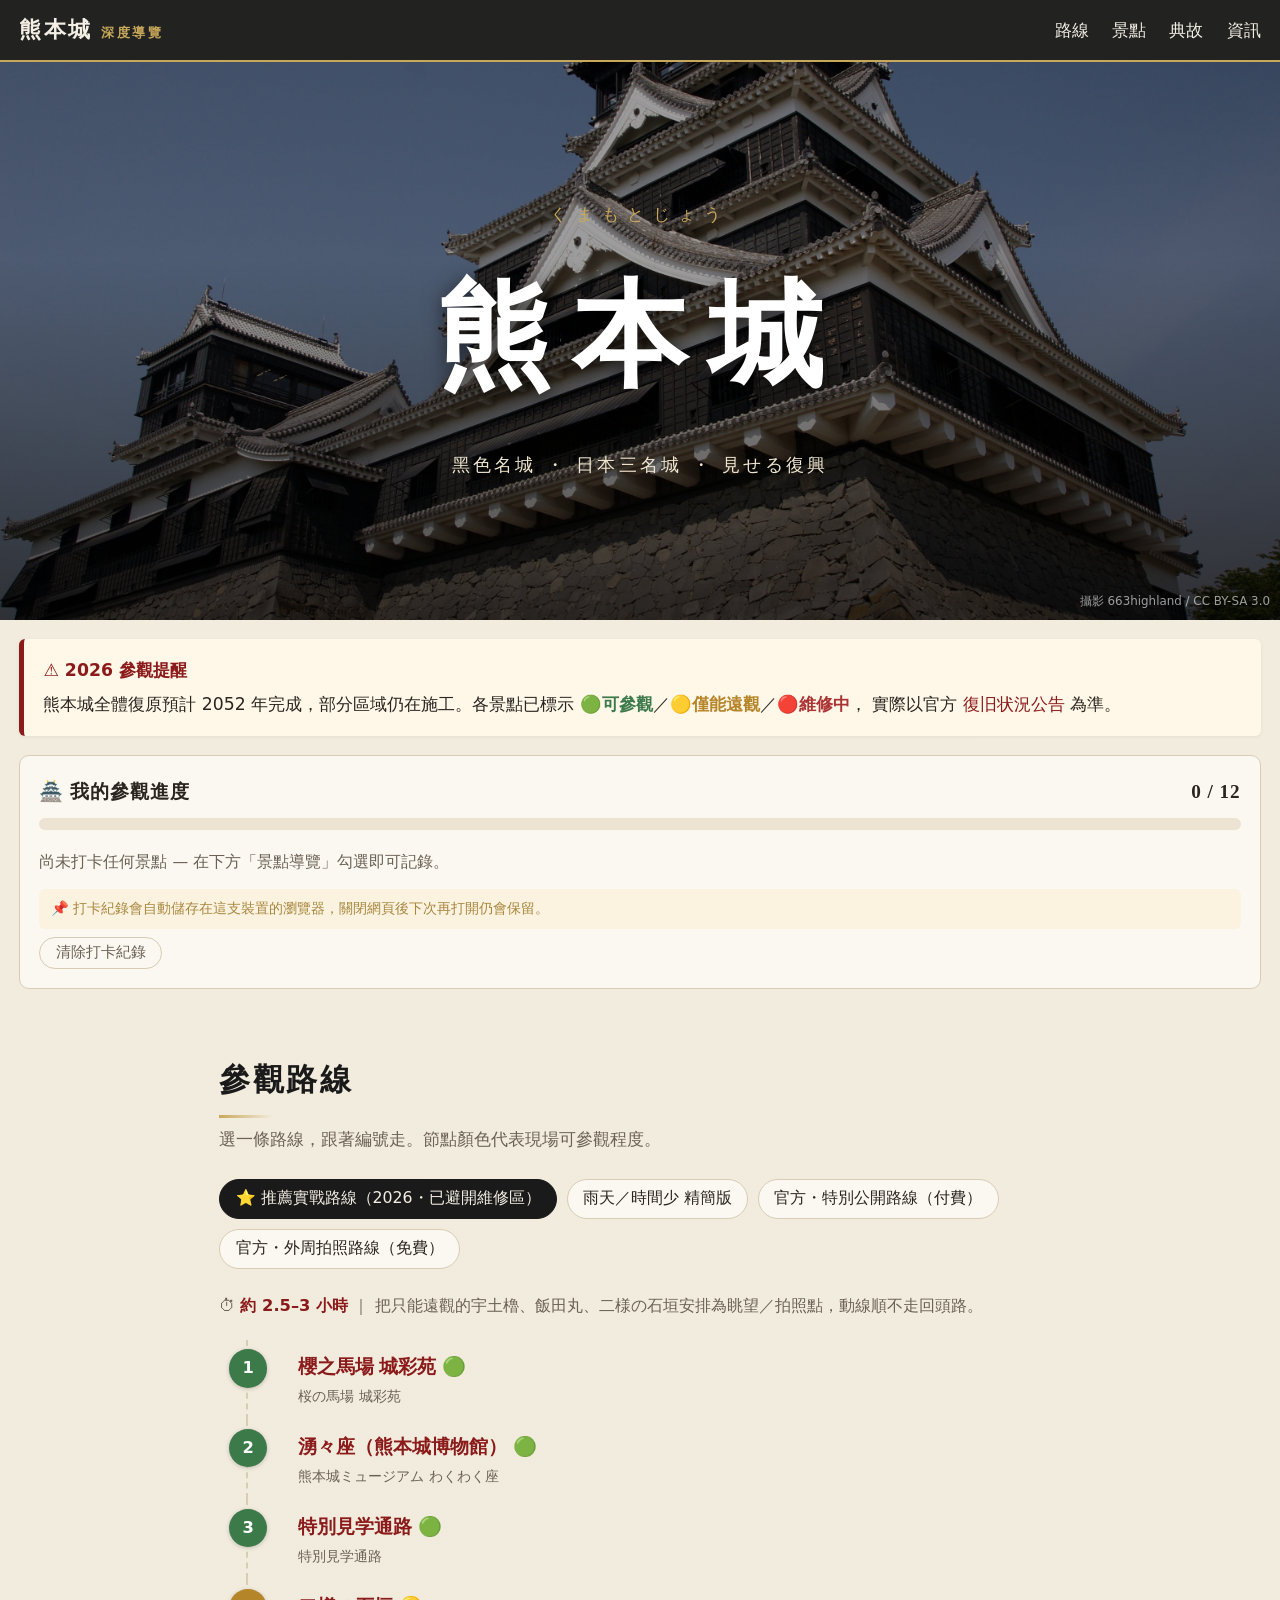
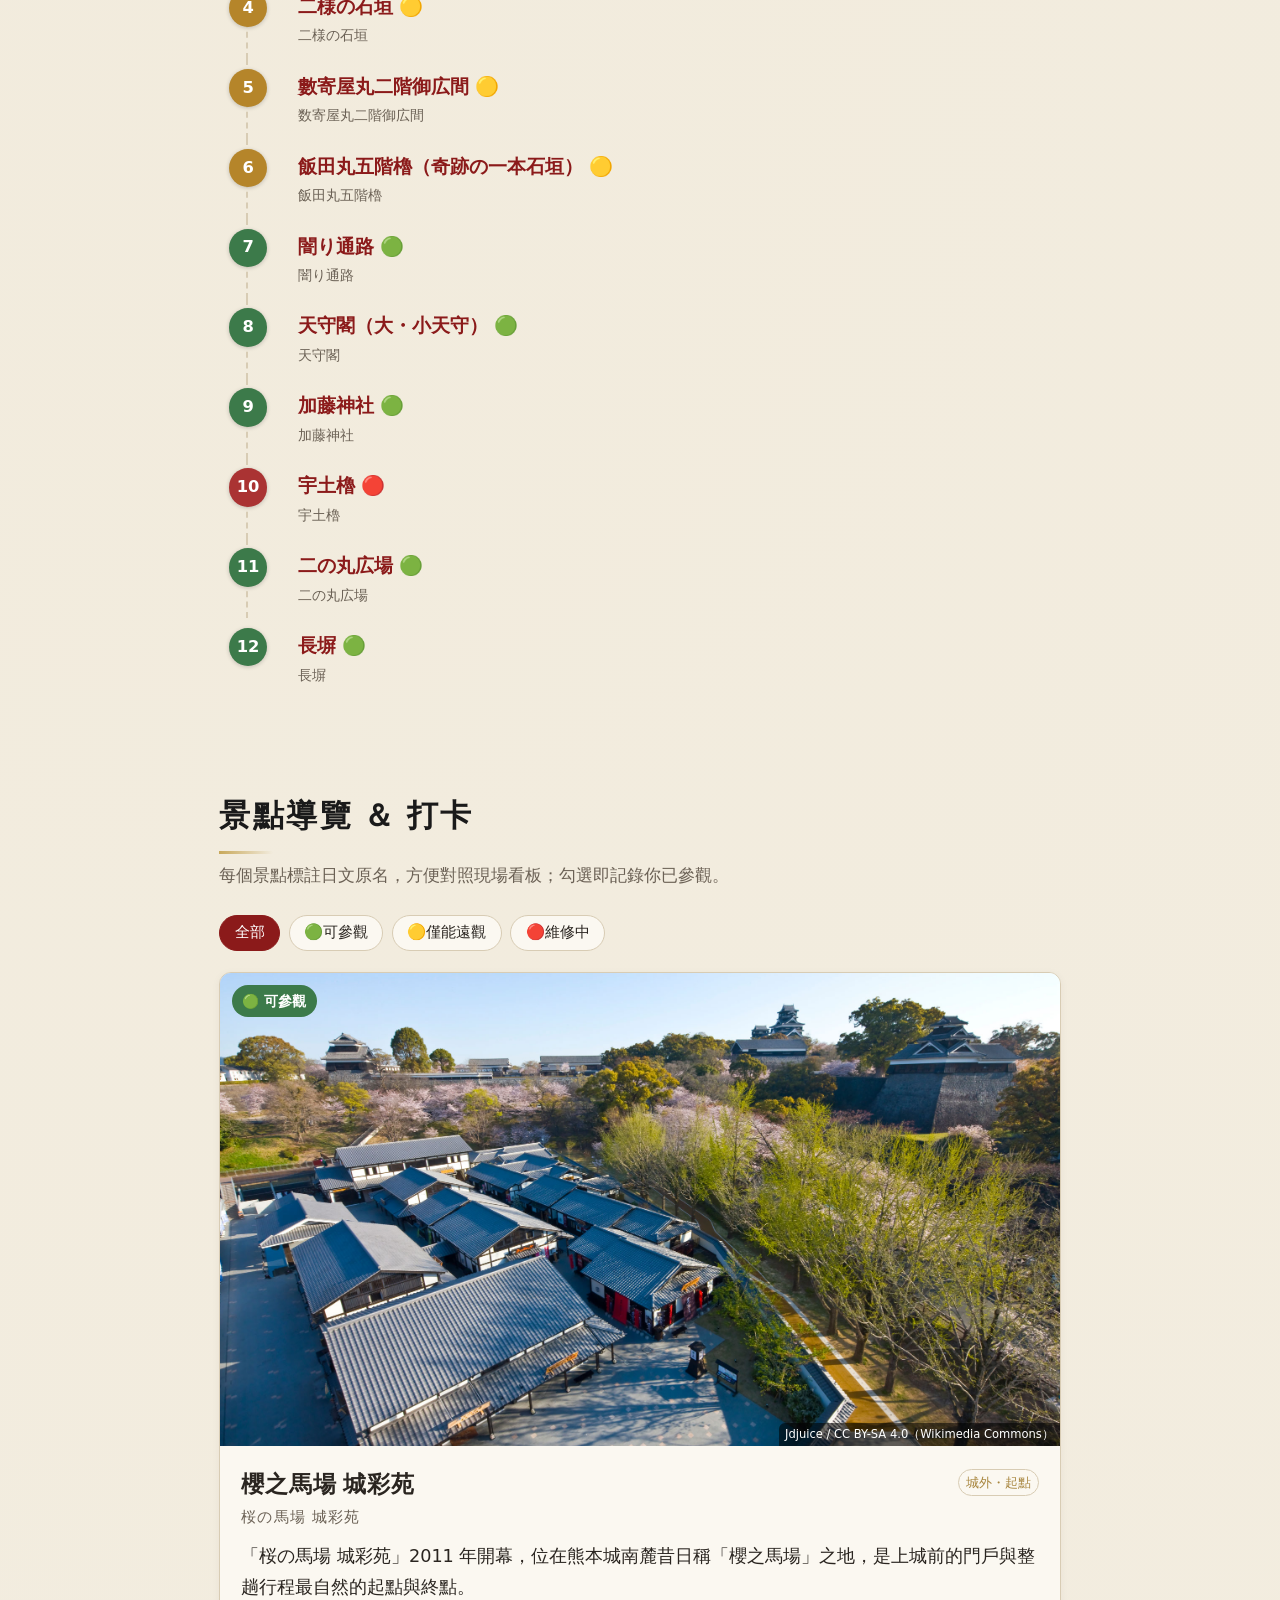
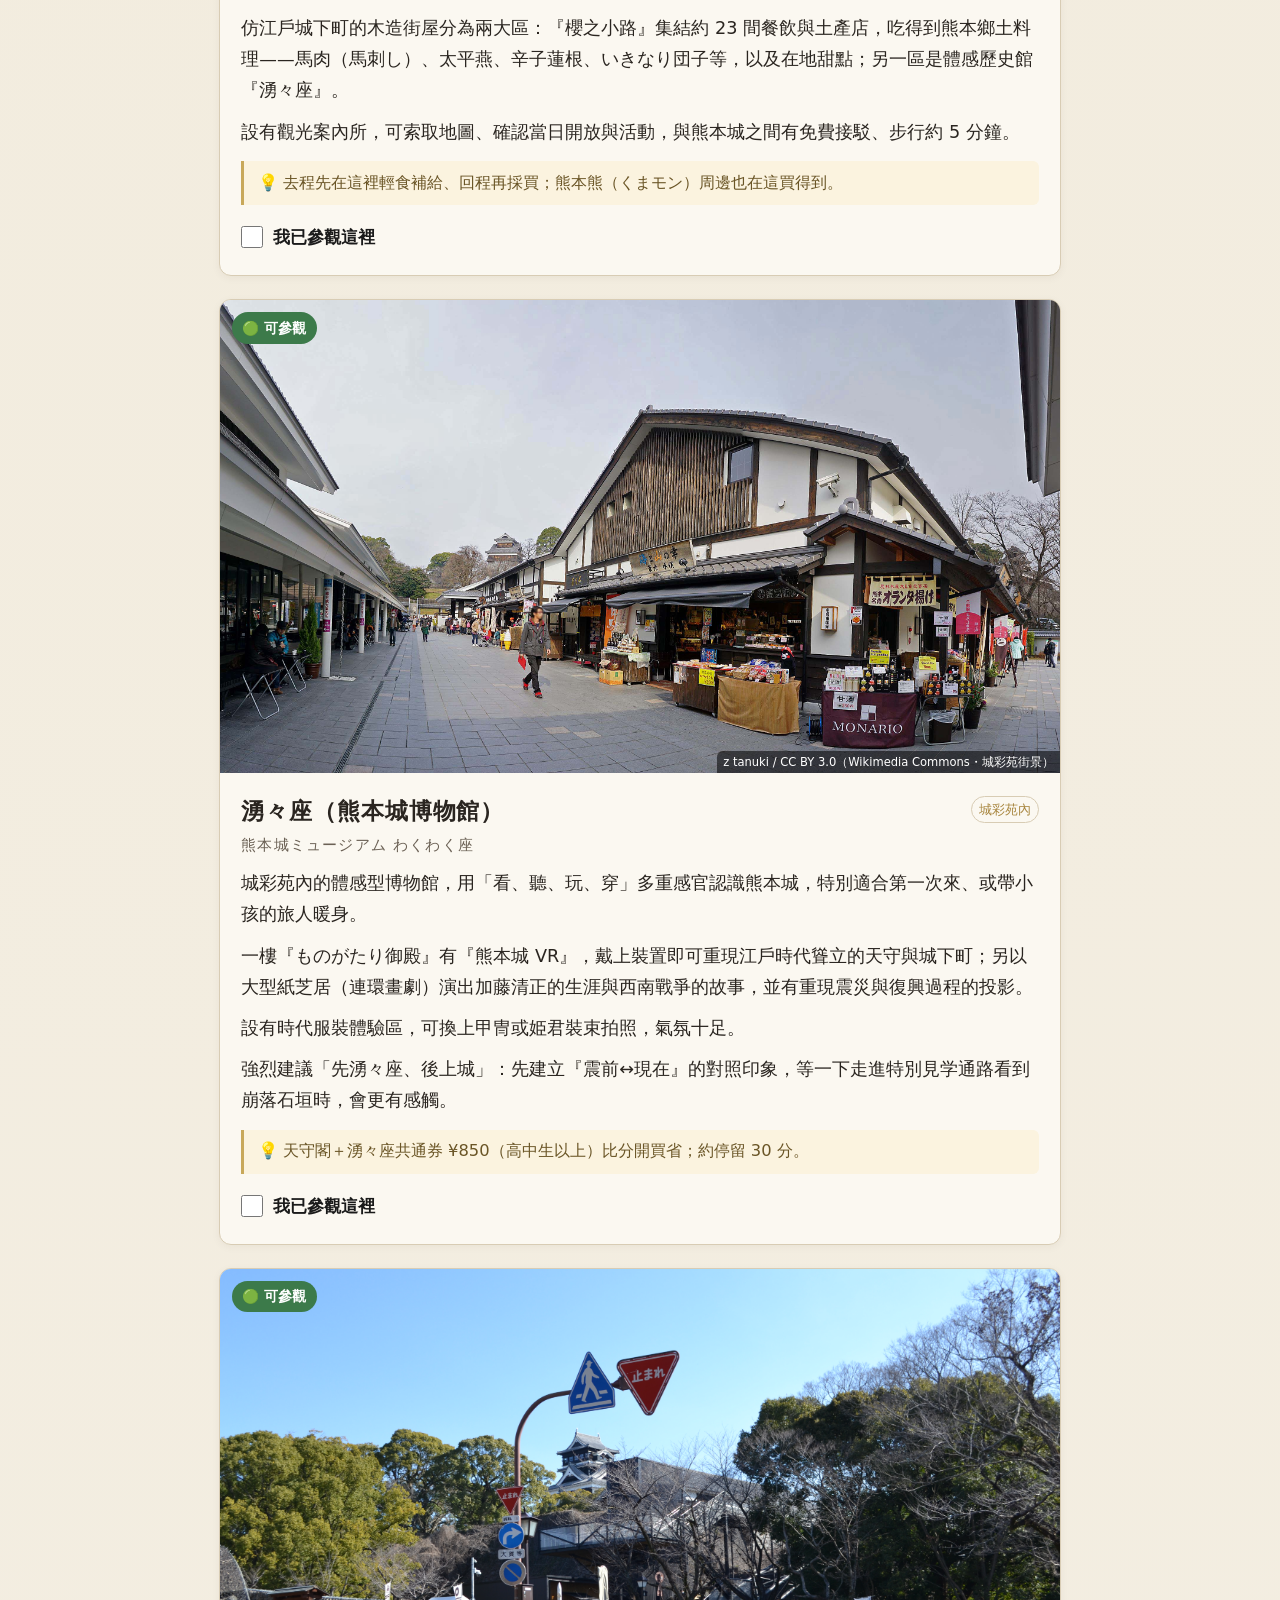
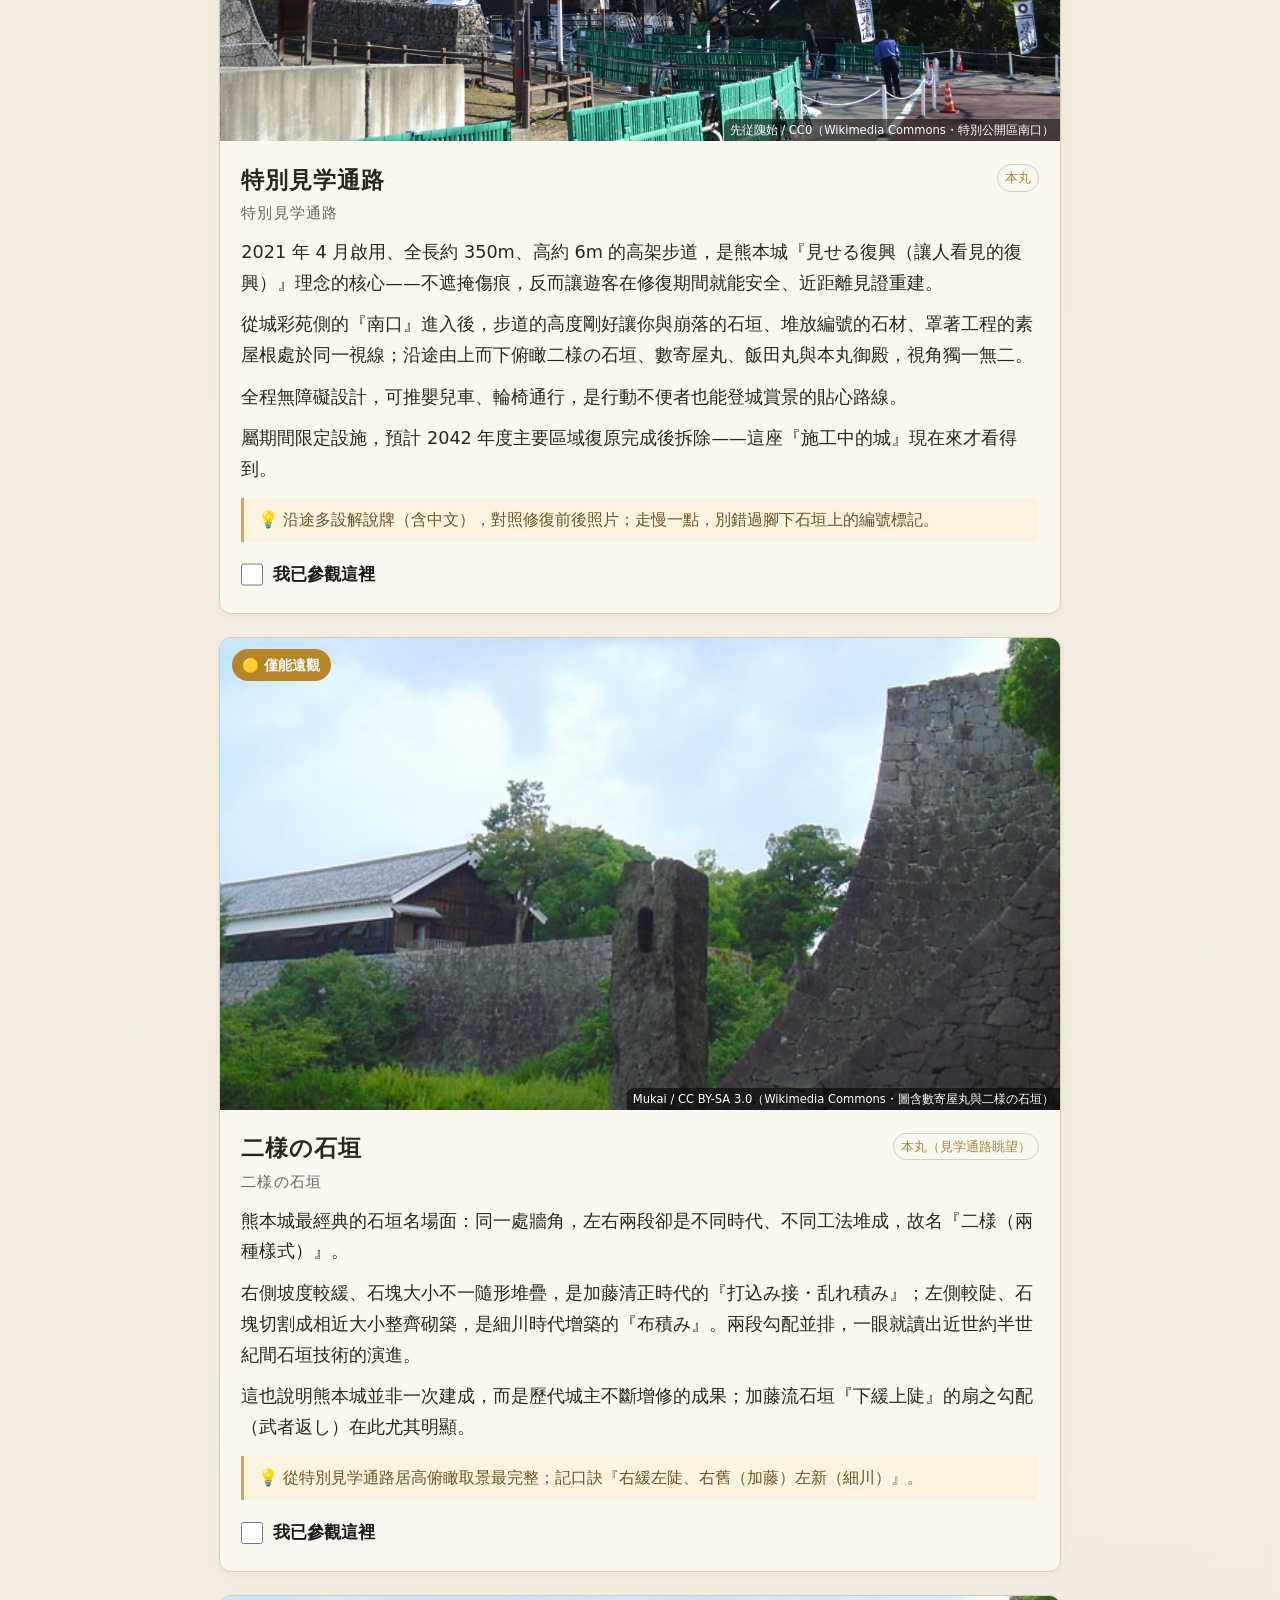
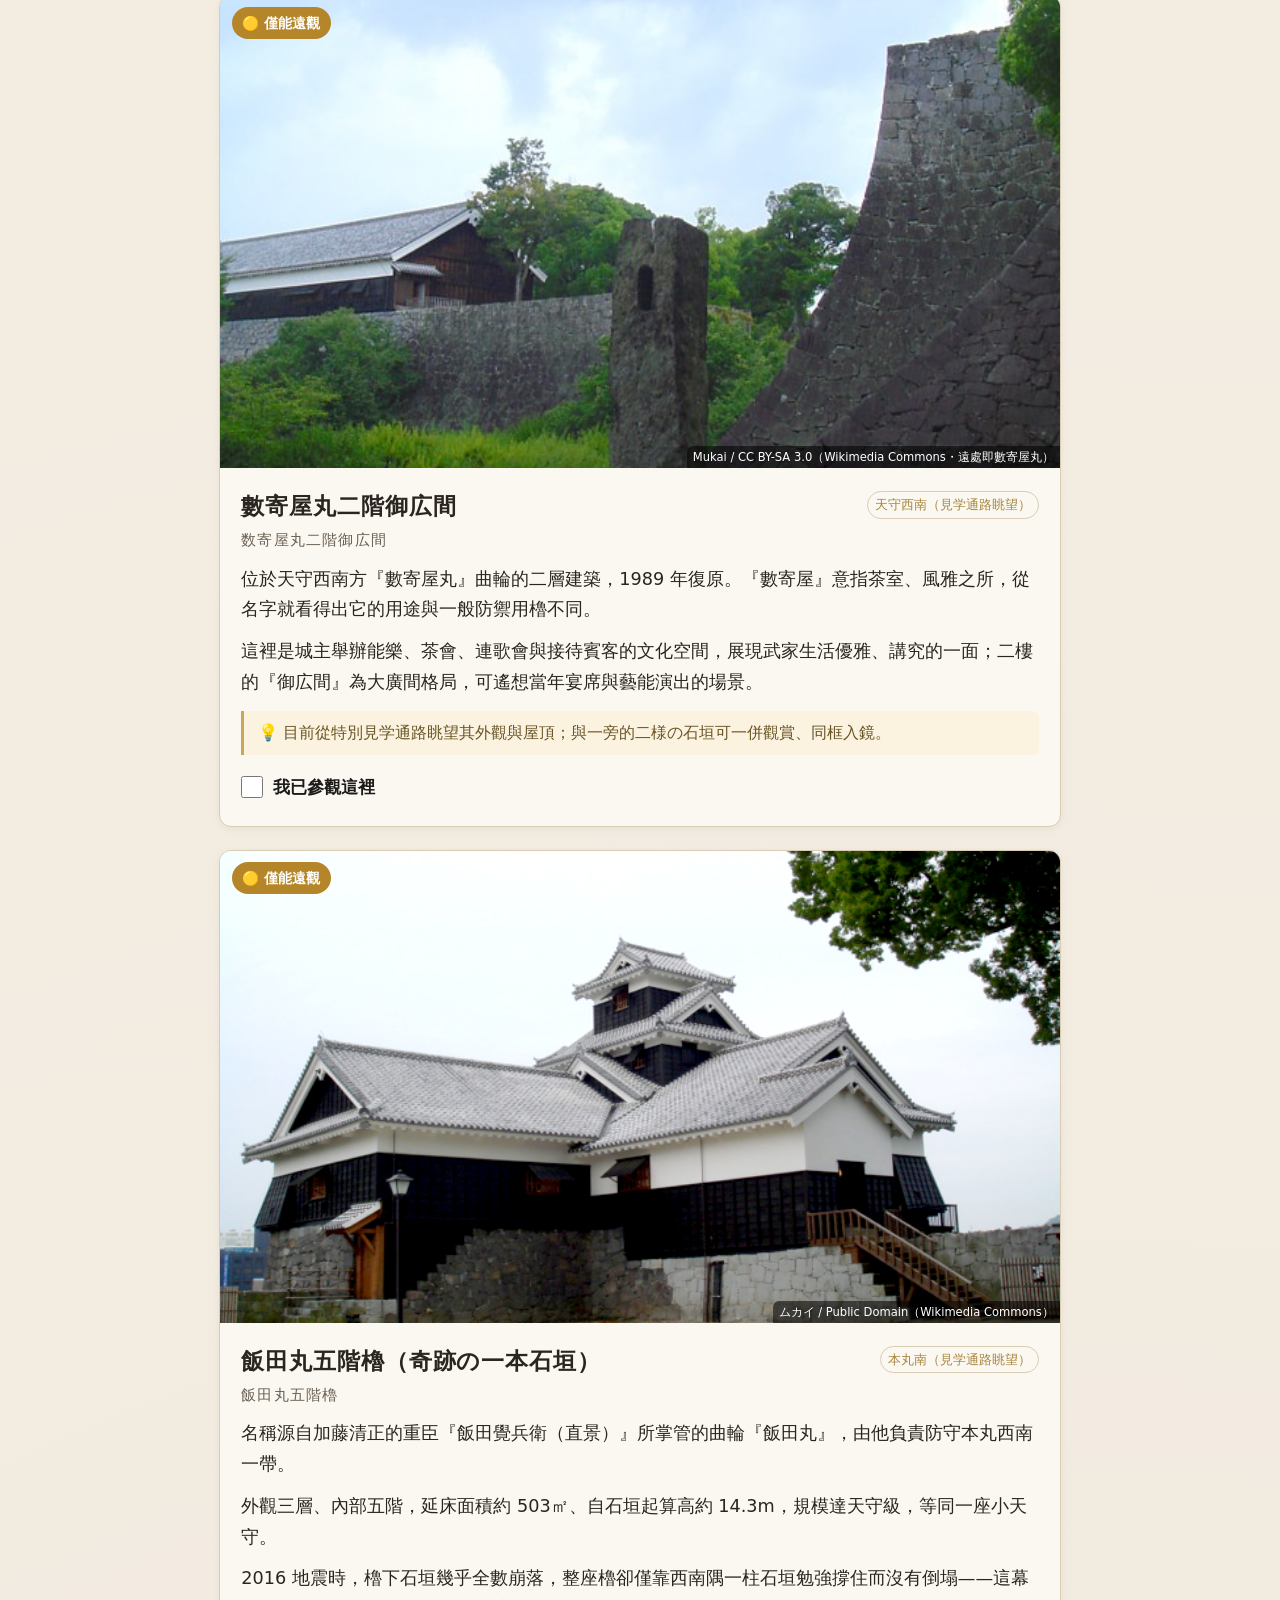
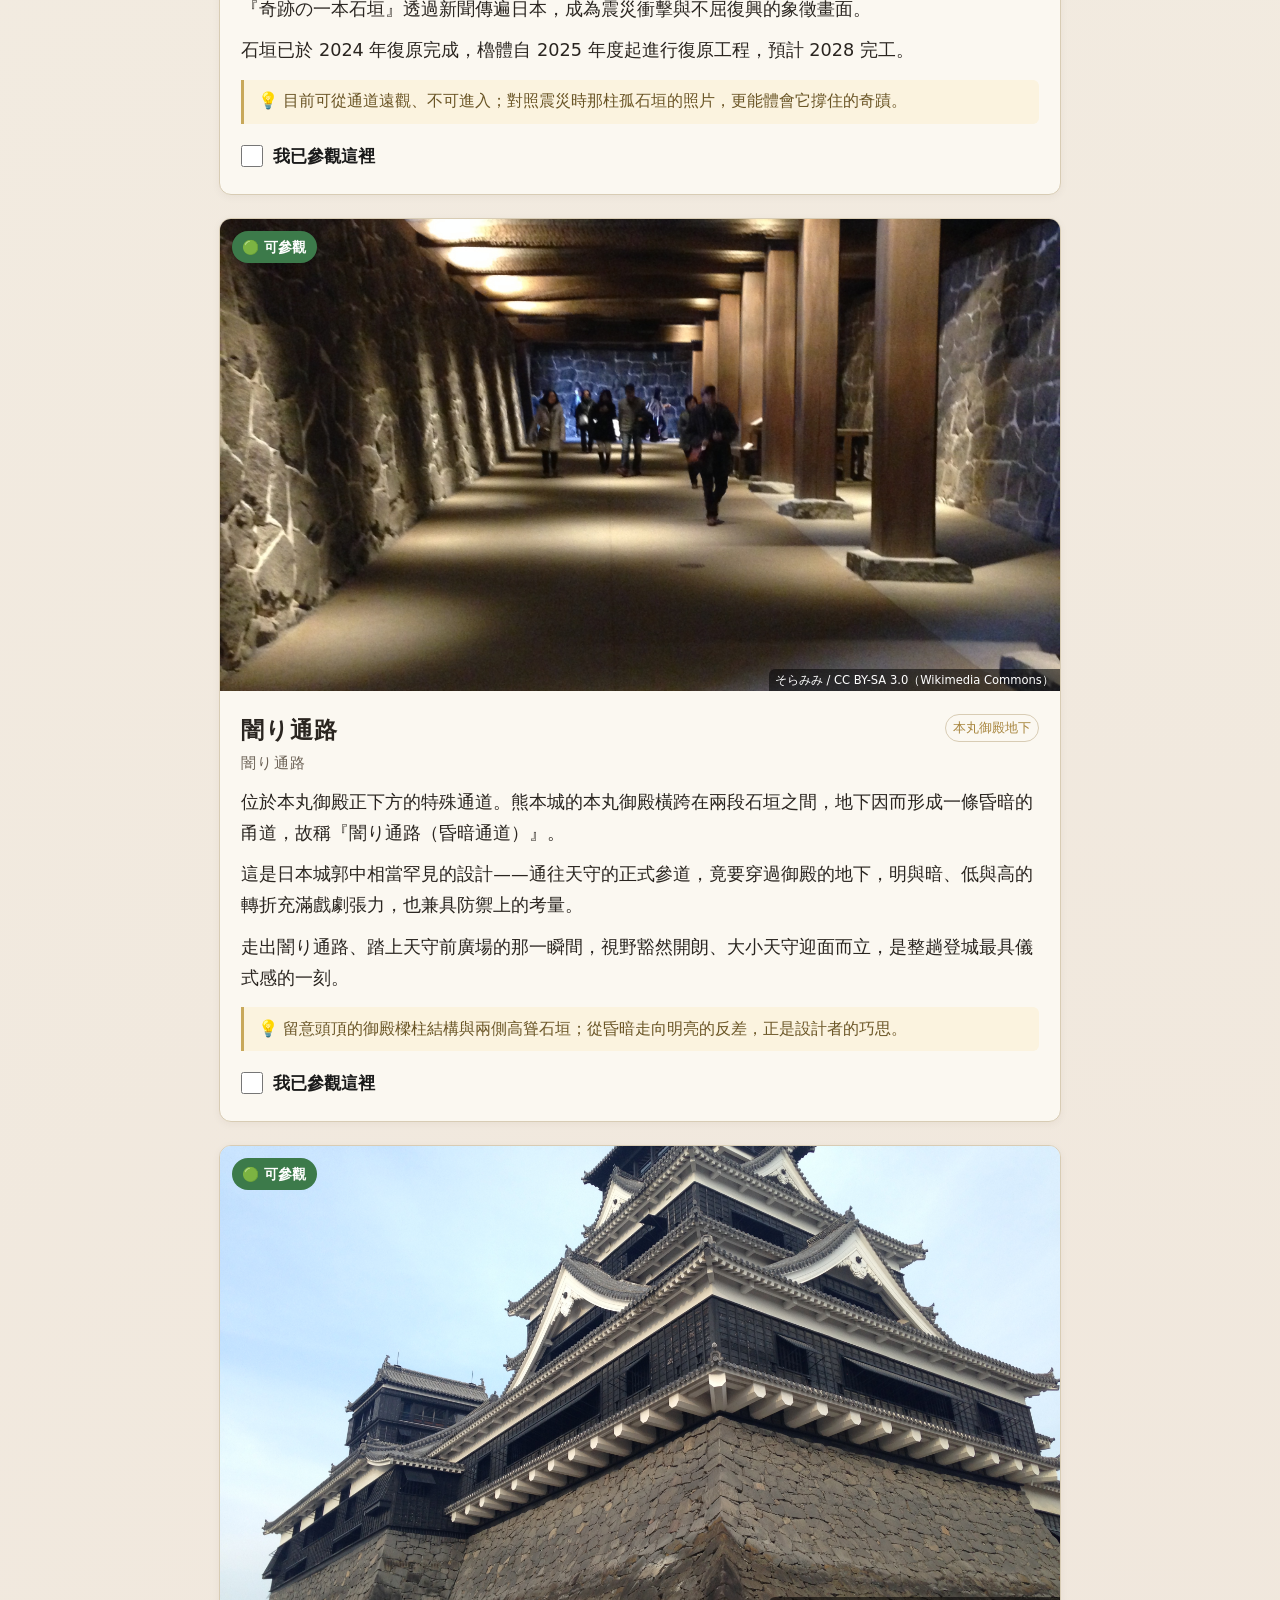
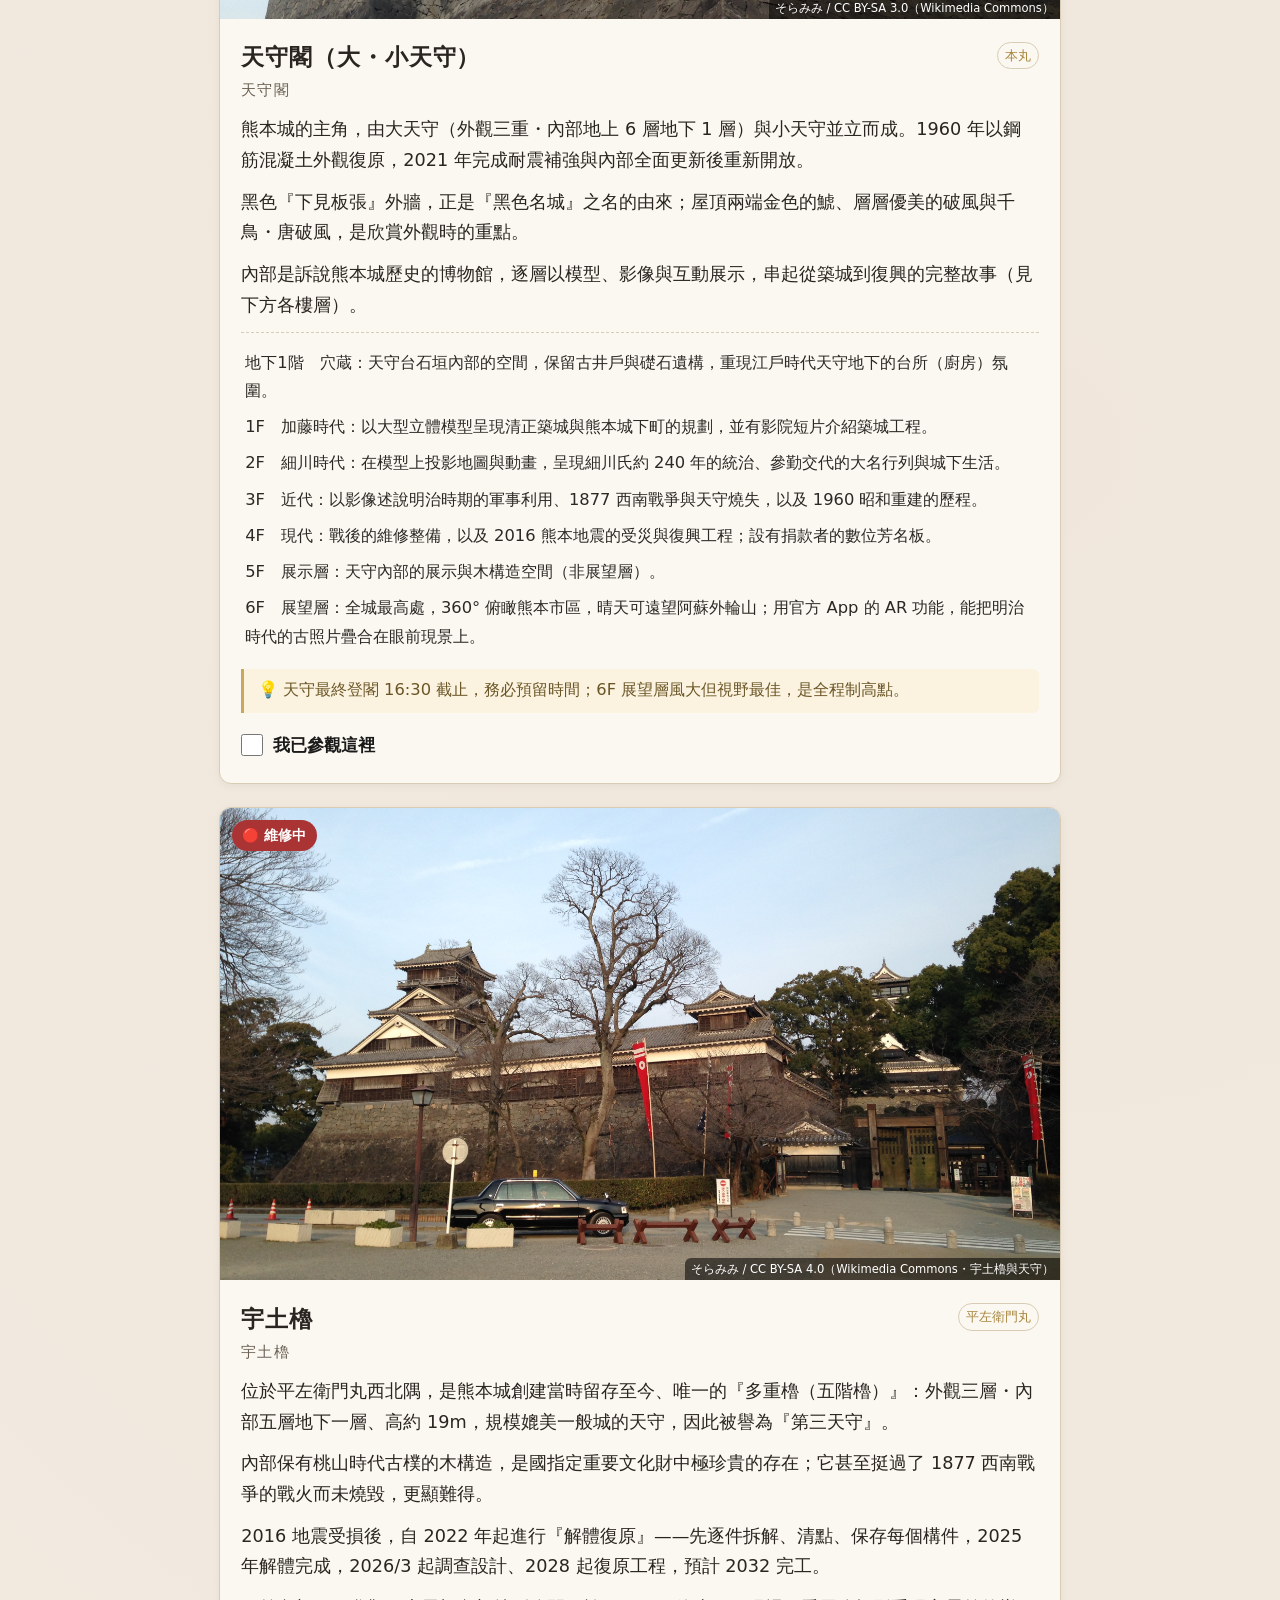
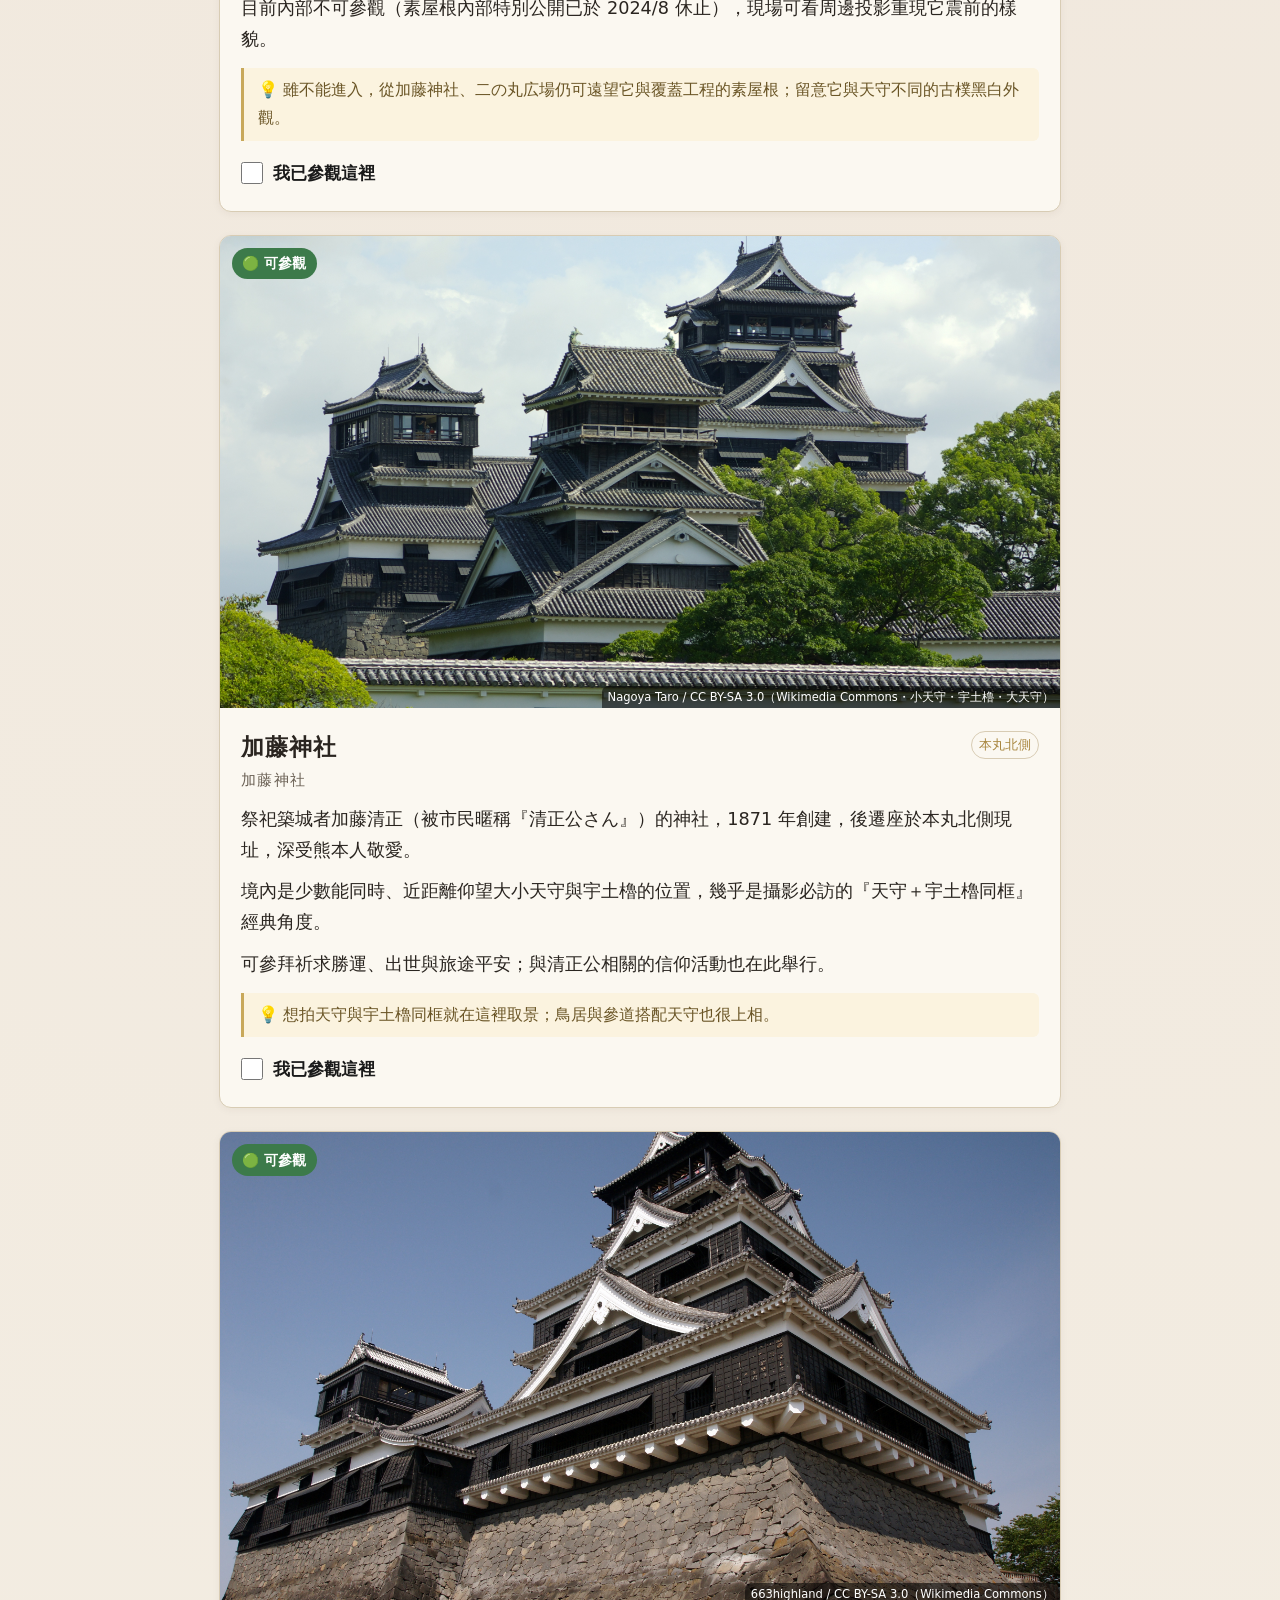
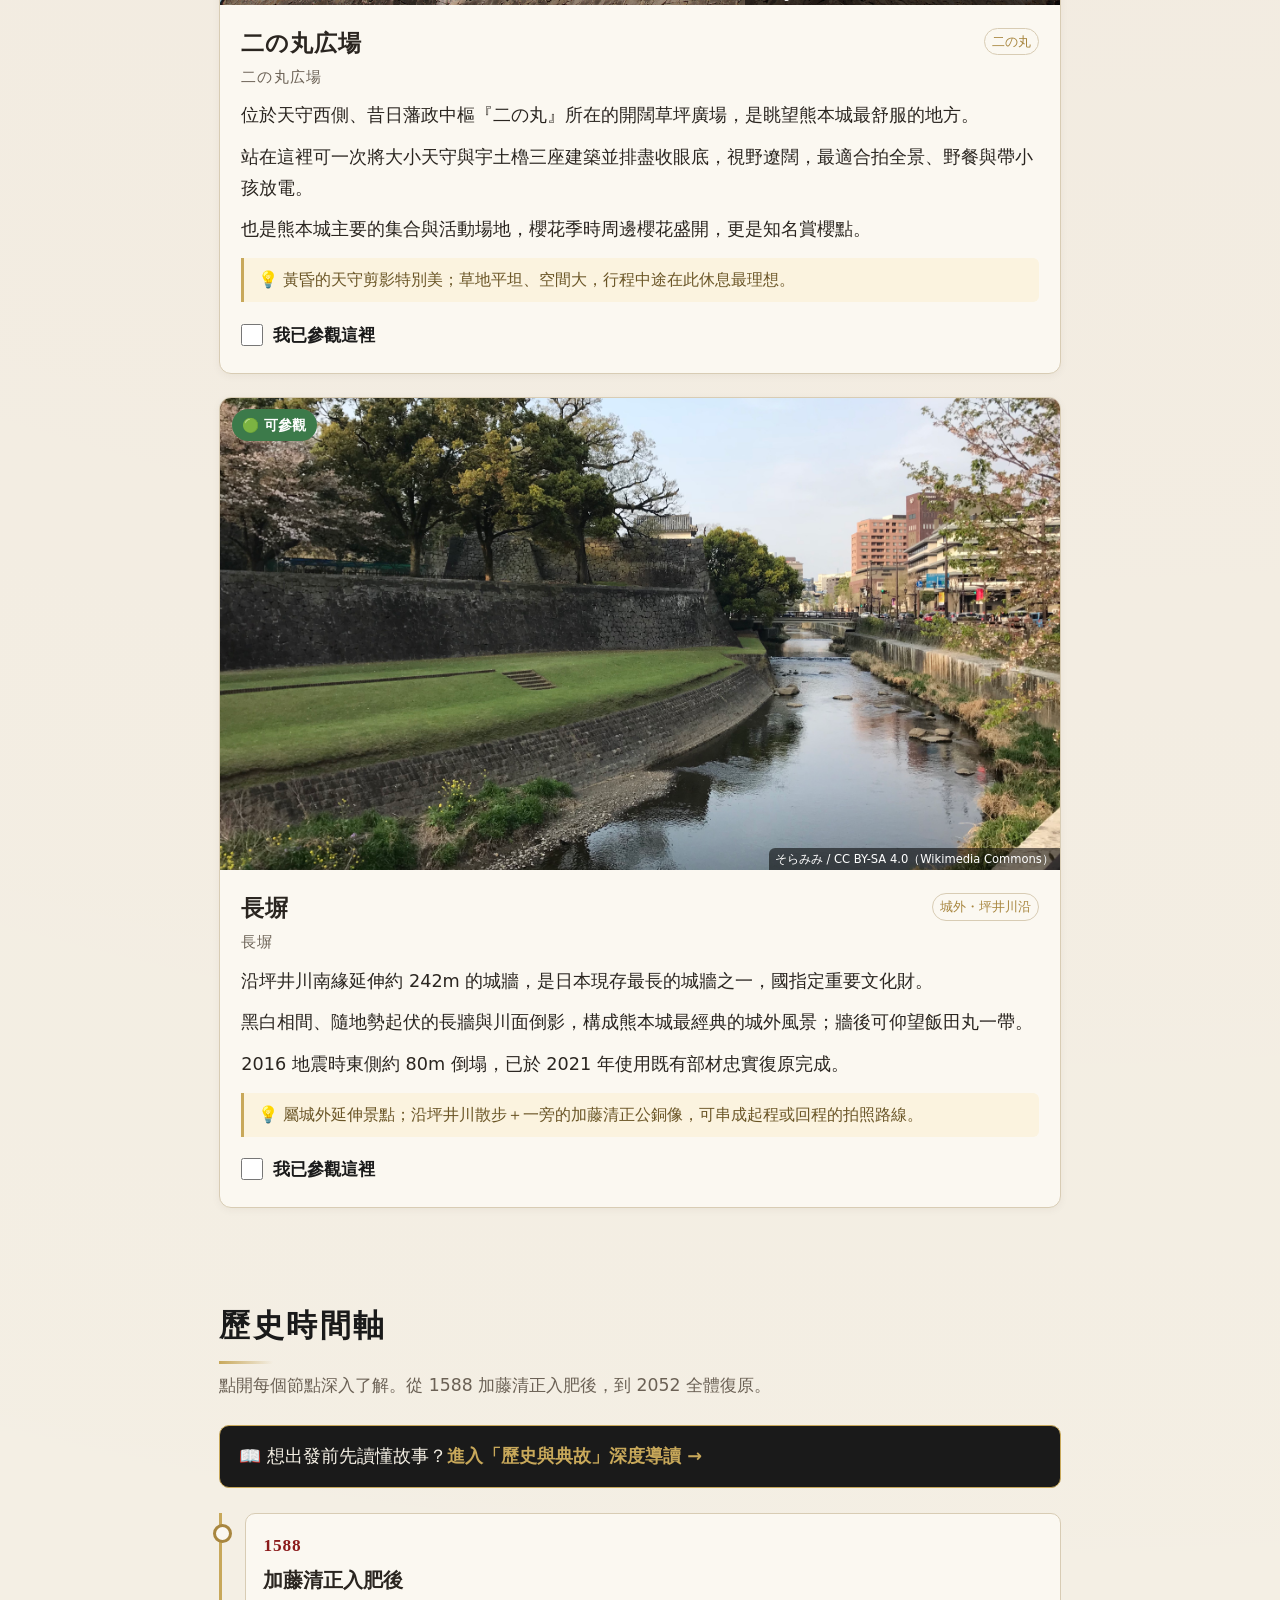
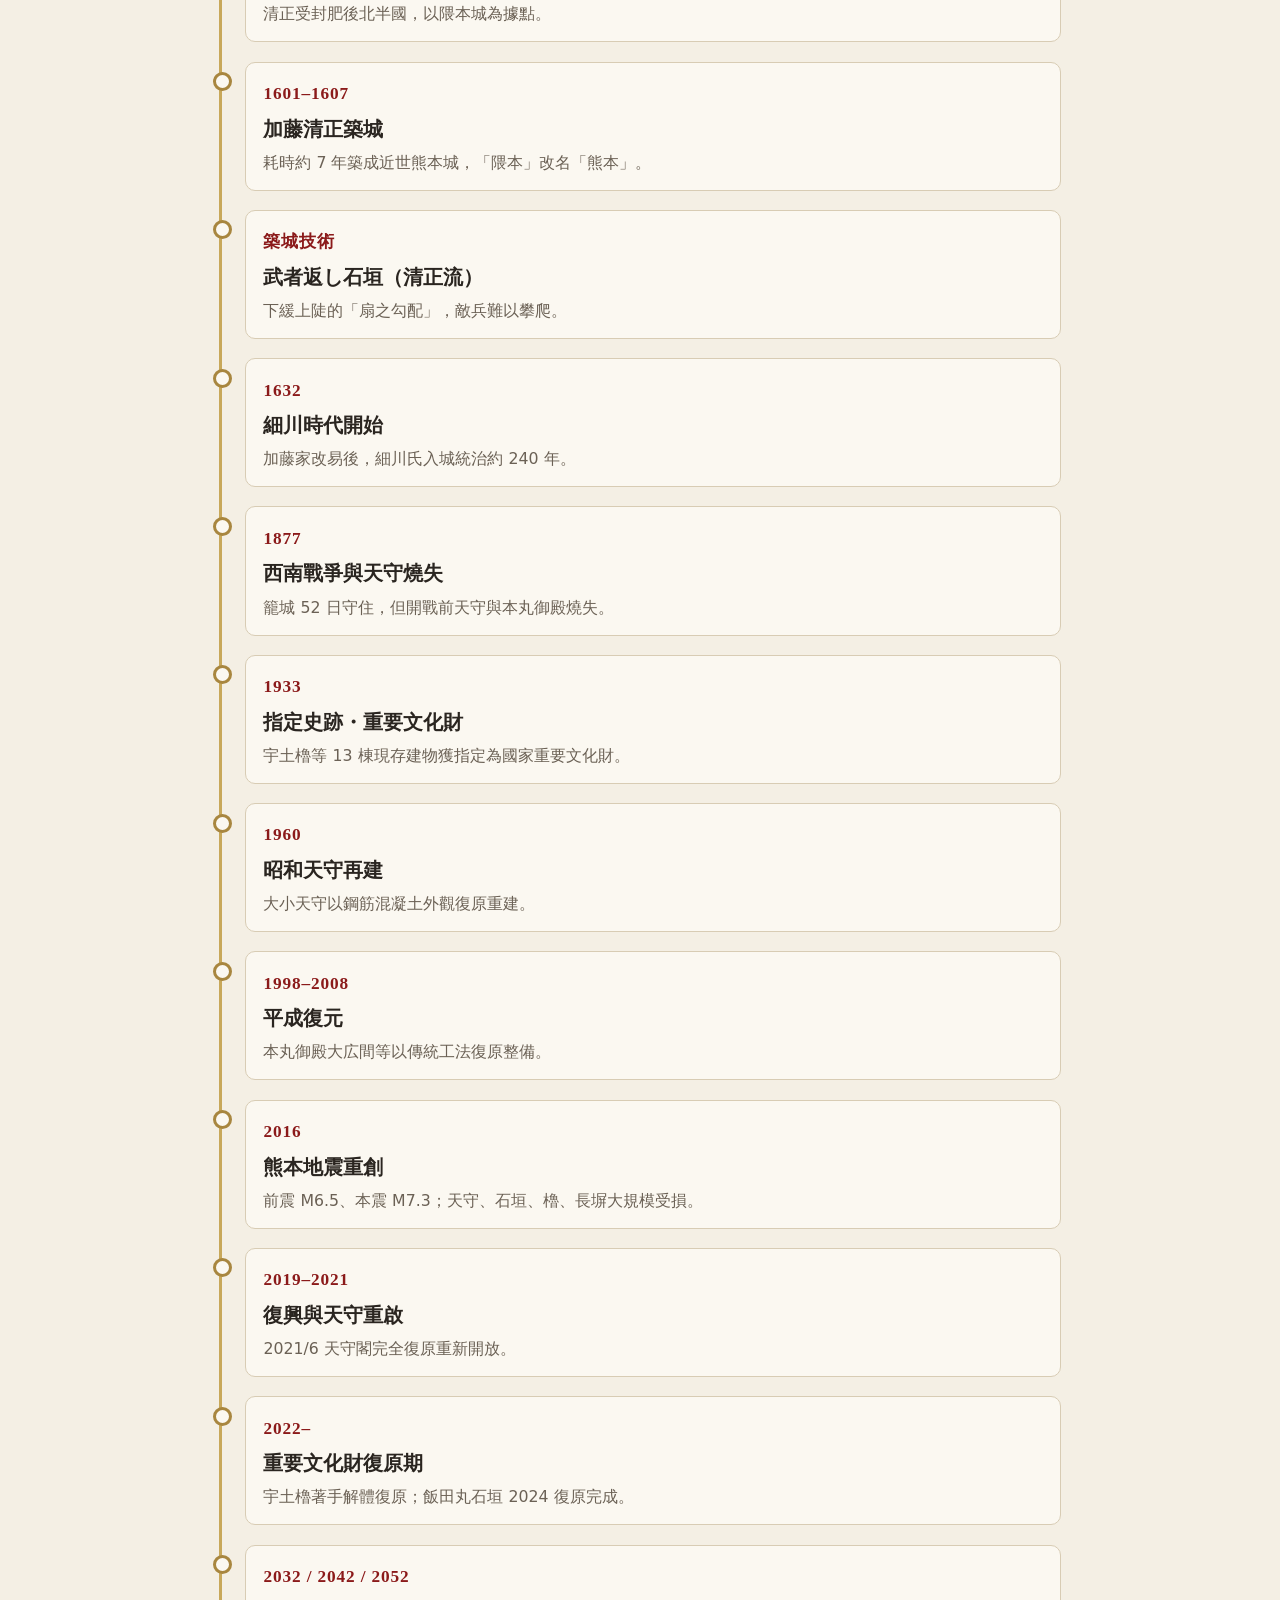
==== guide.html @ ffea1515 "Refactor history and index pages: remove history.html, integrate content into index.html, and update" ====
<!DOCTYPE html>
<html lang="zh-Hant">
<head>
<meta charset="UTF-8">
<meta name="viewport" content="width=device-width, initial-scale=1.0">
<title>熊本城 深度導覽 ｜ 現場對照指南</title>
<meta name="description" content="熊本城深度導覽：歷史時間軸、2026 最新開放／維修狀態、推薦參觀路線、景點打卡清單。可離線使用，現場邊走邊對照。">
<meta name="theme-color" content="#1a1a1a">
<link rel="manifest" href="manifest.webmanifest">
<link rel="icon" href="icons/icon.svg" type="image/svg+xml">
<link rel="apple-touch-icon" href="icons/icon.svg">
<link rel="stylesheet" href="css/style.css">
</head>
<body>

<!-- 頂部導覽 -->
<header class="topbar">
  <span class="brand">熊本城<span class="brand-sub">深度導覽</span></span>
  <nav class="topnav">
    <a href="#routes">路線</a>
    <a href="#spots">景點</a>
    <a href="history.html">典故</a>
    <a href="#info">資訊</a>
  </nav>
</header>

<!-- Hero -->
<section class="hero">
  <div class="hero-img" style="background-image:url('images/hero_tenshu.jpg')"></div>
  <div class="hero-overlay">
    <p class="kana">くまもとじょう</p>
    <h1>熊本城</h1>
    <p class="hero-tag">黑色名城 ・ 日本三名城 ・ 見せる復興</p>
    <p class="hero-credit">攝影 663highland / CC BY-SA 3.0</p>
  </div>
</section>

<!-- 現況提醒橫幅 -->
<aside class="notice">
  <strong>⚠️ 2026 參觀提醒</strong>
  熊本城全體復原預計 2052 年完成，部分區域仍在施工。各景點已標示
  <span class="st-open">🟢可參觀</span>／<span class="st-view">🟡僅能遠觀</span>／<span class="st-closed">🔴維修中</span>，
  實際以官方
  <a href="https://castle.kumamoto-guide.jp/map/" target="_blank" rel="noopener">復旧状況公告</a> 為準。
</aside>

<!-- 打卡進度 -->
<section class="progress-wrap">
  <div class="progress-head">
    <span>🏯 我的參觀進度</span>
    <span id="progress-text">0 / 0</span>
  </div>
  <div class="progress-bar"><div id="progress-fill"></div></div>
  <div id="done-list" class="done-list"></div>
  <p class="save-note">📌 打卡紀錄會自動儲存在這支裝置的瀏覽器，關閉網頁後下次再打開仍會保留。</p>
  <button id="reset-btn" class="reset-btn">清除打卡紀錄</button>
</section>

<!-- 路線 -->
<section id="routes" class="block">
  <h2>參觀路線</h2>
  <p class="block-lead">選一條路線，跟著編號走。節點顏色代表現場可參觀程度。</p>
  <div id="route-tabs" class="route-tabs"></div>
  <div id="route-detail" class="route-detail"></div>
</section>

<!-- 景點 -->
<section id="spots" class="block">
  <h2>景點導覽 ＆ 打卡</h2>
  <p class="block-lead">每個景點標註日文原名，方便對照現場看板；勾選即記錄你已參觀。</p>
  <div class="filter-bar">
    <button class="filter on" data-filter="all">全部</button>
    <button class="filter" data-filter="open">🟢可參觀</button>
    <button class="filter" data-filter="view">🟡僅能遠觀</button>
    <button class="filter" data-filter="closed">🔴維修中</button>
  </div>
  <div id="spot-list" class="spot-list"></div>
</section>

<!-- 歷史時間軸 -->
<section id="history" class="block">
  <h2>歷史時間軸</h2>
  <p class="block-lead">點開每個節點深入了解。從 1588 加藤清正入肥後，到 2052 全體復原。</p>
  <a class="deep-cta" href="history.html">📖 想出發前先讀懂故事？<b>進入「歷史與典故」深度導讀 →</b></a>
  <div id="timeline" class="timeline"></div>
</section>

<!-- 實用資訊 -->
<section id="info" class="block">
  <h2>實用資訊</h2>
  <div class="info-grid">
    <div class="info-card">
      <h3>🕘 開園時間</h3>
      <p>9:00–17:00<br>最終入園 16:00<br>天守最終登閣 16:30</p>
    </div>
    <div class="info-card">
      <h3>🎫 門票</h3>
      <p>高中生以上 ¥800<br>中小學生 ¥300<br>天守＋湧々座共通券 ¥850<br>可線上事前購票</p>
    </div>
    <div class="info-card">
      <h3>🚉 交通</h3>
      <p>JR 熊本站 → 市電「熊本城・市役所前」下車步行約 10 分；<br>或搭周遊巴士「しろめぐりん」。</p>
    </div>
    <div class="info-card">
      <h3>🌸 小提示</h3>
      <p>城內逾 600 株櫻花，賞櫻名所；<br>下載官方 App 可用 AR 與多語音導覽（中／日／英／粵／韓）。</p>
    </div>
  </div>
</section>

<footer class="footer">
  <p>本站為個人旅遊導覽用途，內容整理自
    <a href="https://castle.kumamoto-guide.jp/" target="_blank" rel="noopener">官方熊本城網站</a>、
    熊本市觀光指南等公開資料，開放／維修狀態請以官方即時公告為準。</p>
  <p class="credit-note">照片來自 Wikimedia Commons（663highland、そらみみ、Nagoya Taro、ムカイ 等，CC BY-SA／Public Domain），各景點卡片內標示作者與授權。</p>
  <p class="offline-note" id="offline-note">📶 可離線使用：在瀏覽器選單「加到主畫面」即可像 App 一樣開啟。</p>
</footer>

<script src="data/spots.js"></script>
<script src="data/timeline.js"></script>
<script src="js/app.js"></script>
</body>
</html>
---- css/style.css ----
/* ===== 熊本城 深度導覽 — 和風典雅主題 ===== */
:root{
  --ink:#1a1a1a;          /* 黑城 */
  --ink-soft:#2c2825;
  --gold:#c8a85a;         /* 金箔 */
  --gold-deep:#a8863f;
  --crimson:#8b1a1a;      /* 深紅 */
  --washi:#f4efe4;        /* 和紙底 */
  --washi-2:#ece3d2;
  --paper:#fbf8f1;
  --text:#2a2520;
  --muted:#6b6155;
  --line:#d8ccb4;
  --open:#3c7a4a; --view:#b5852a; --closed:#a33;
  --serif:"Noto Serif TC","Yu Mincho",YuMincho,"Hiragino Mincho ProN","MS Mincho",serif;
  --sans:"Noto Sans TC","Hiragino Sans","Yu Gothic",system-ui,sans-serif;
}
*{box-sizing:border-box;margin:0;padding:0}
/* 根字級 120% = 整體字體放大 20%（所有字級皆以 rem 計，故一併等比放大）*/
html{font-size:120%;scroll-behavior:smooth;scroll-padding-top:60px}
body{
  font-family:var(--sans);color:var(--text);line-height:1.75;
  background:var(--washi);
  background-image:
    radial-gradient(circle at 20% 10%, rgba(200,168,90,.05), transparent 40%),
    radial-gradient(circle at 80% 60%, rgba(139,26,26,.04), transparent 45%);
}
a{color:var(--crimson);text-decoration:none}
a:hover{text-decoration:underline}

/* 頂部導覽 */
.topbar{
  position:sticky;top:0;z-index:50;
  display:flex;align-items:center;justify-content:space-between;
  background:rgba(26,26,26,.96);color:var(--washi);
  padding:.55rem 1rem;border-bottom:2px solid var(--gold);
  backdrop-filter:blur(6px);
}
.brand{font-family:var(--serif);font-size:1.15rem;letter-spacing:.12em;font-weight:700}
.brand-sub{font-size:.7rem;color:var(--gold);margin-left:.4rem;letter-spacing:.2em}
.topnav a{color:var(--washi);margin-left:.9rem;font-size:.9rem}
.topnav a:hover{color:var(--gold);text-decoration:none}

/* Hero */
.hero{position:relative;height:62vh;min-height:340px;overflow:hidden;background:var(--ink)}
.hero-img{position:absolute;inset:0;background-size:cover;background-position:center;
  filter:brightness(.62) saturate(1.05);transform:scale(1.02)}
.hero-overlay{position:absolute;inset:0;display:flex;flex-direction:column;
  justify-content:center;align-items:center;text-align:center;color:#fff;
  background:linear-gradient(transparent 35%, rgba(0,0,0,.55))}
.kana{font-family:var(--serif);letter-spacing:.5em;color:var(--gold);font-size:.9rem;margin-bottom:.3rem}
.hero h1{font-family:var(--serif);font-size:clamp(3rem,14vw,6rem);letter-spacing:.18em;
  text-shadow:0 4px 20px rgba(0,0,0,.6);font-weight:700}
.hero-tag{margin-top:.6rem;font-size:.95rem;letter-spacing:.18em;color:#f0e6cf}
.hero-credit{position:absolute;bottom:8px;right:10px;font-size:.62rem;color:rgba(255,255,255,.6)}

/* 現況提醒 */
.notice{
  background:#fff7e8;border-left:5px solid var(--crimson);
  margin:1rem;padding:.85rem 1rem;border-radius:6px;font-size:.9rem;
  box-shadow:0 1px 4px rgba(0,0,0,.06)
}
.notice strong{display:block;color:var(--crimson);margin-bottom:.2rem}

/* 狀態色字 */
.st-open{color:var(--open);font-weight:600}
.st-view{color:var(--view);font-weight:600}
.st-closed{color:var(--closed);font-weight:600}

/* 進度 */
.progress-wrap{margin:1rem;padding:1rem;background:var(--paper);
  border:1px solid var(--line);border-radius:10px}
.progress-head{display:flex;justify-content:space-between;font-weight:600;
  font-family:var(--serif);letter-spacing:.05em;margin-bottom:.5rem}
.progress-bar{height:12px;background:var(--washi-2);border-radius:99px;overflow:hidden}
#progress-fill{height:100%;width:0;background:linear-gradient(90deg,var(--gold),var(--gold-deep));
  border-radius:99px;transition:width .4s ease}
.reset-btn{margin-top:.4rem;background:none;border:1px solid var(--line);
  color:var(--muted);padding:.3rem .8rem;border-radius:99px;font-size:.78rem;cursor:pointer}
.reset-btn:hover{border-color:var(--crimson);color:var(--crimson)}

/* 已打卡清單 */
.done-list{margin-top:.9rem}
.done-head{font-family:var(--serif);font-weight:600;color:var(--open);font-size:.92rem;margin-bottom:.4rem}
.done-empty{font-size:.82rem;color:var(--muted);margin-top:.9rem}
.done-ul{list-style:none;display:flex;flex-direction:column;gap:.35rem}
.done-ul a{display:flex;align-items:center;gap:.5rem;padding:.4rem .6rem;background:#fff;
  border:1px solid var(--line);border-left:4px solid var(--gold);border-radius:7px;
  color:var(--text);text-decoration:none;transition:.15s}
.done-ul a:hover{border-left-color:var(--crimson);background:#fffdf7}
.done-icon{font-size:.7rem}
.done-name{font-family:var(--serif);font-weight:600;font-size:.9rem}
.done-jp{font-size:.72rem;color:var(--muted);flex:1}
.done-undo{margin-left:auto;background:none;border:none;color:var(--muted);cursor:pointer;
  font-size:.85rem;padding:.1rem .35rem;border-radius:5px;line-height:1}
.done-undo:hover{background:#f3e3e3;color:var(--crimson)}
.save-note{font-size:.74rem;color:var(--gold-deep);margin-top:.7rem;
  background:#fbf3df;border-radius:6px;padding:.4rem .6rem}

/* 區塊 */
.block{max-width:880px;margin:0 auto;padding:2.4rem 1rem}
.block h2{font-family:var(--serif);font-size:1.6rem;letter-spacing:.08em;
  color:var(--ink);position:relative;padding-bottom:.5rem;margin-bottom:.3rem}
.block h2::after{content:"";position:absolute;left:0;bottom:0;width:54px;height:3px;
  background:linear-gradient(90deg,var(--gold),transparent)}
.block-lead{color:var(--muted);font-size:.9rem;margin-bottom:1.3rem}

/* 路線 */
.route-tabs{display:flex;flex-wrap:wrap;gap:.5rem;margin-bottom:1.2rem}
.route-tabs button{font-family:var(--sans);font-size:.82rem;padding:.45rem .8rem;
  border:1px solid var(--line);background:var(--paper);border-radius:99px;cursor:pointer;
  color:var(--text);transition:.2s}
.route-tabs button.on{background:var(--ink);color:var(--washi);border-color:var(--ink)}
.route-meta{font-size:.85rem;color:var(--muted);margin-bottom:1rem}
.route-meta b{color:var(--crimson)}
.route-steps{list-style:none;position:relative;padding-left:.4rem}
.route-steps li{position:relative;padding:.55rem 0 .55rem 2.6rem;border-left:2px dashed var(--line);
  margin-left:1rem}
.route-steps li:last-child{border-left:2px solid transparent}
.step-num{position:absolute;left:-1rem;top:.5rem;width:2rem;height:2rem;border-radius:50%;
  display:flex;align-items:center;justify-content:center;font-weight:700;font-size:.85rem;
  color:#fff;box-shadow:0 1px 4px rgba(0,0,0,.2)}
.step-num.st-open{background:var(--open)}
.step-num.st-view{background:var(--view)}
.step-num.st-closed{background:var(--closed)}
.step-name{font-family:var(--serif);font-weight:600}
.step-jp{font-size:.75rem;color:var(--muted)}
.route-steps a.step-name:hover{color:var(--crimson)}

/* 篩選 */
.filter-bar{display:flex;flex-wrap:wrap;gap:.45rem;margin-bottom:1.1rem}
.filter{font-size:.8rem;padding:.35rem .75rem;border:1px solid var(--line);
  background:var(--paper);border-radius:99px;cursor:pointer;color:var(--text)}
.filter.on{background:var(--crimson);color:#fff;border-color:var(--crimson)}

/* 景點卡 */
.spot-list{display:grid;gap:1.2rem}
.spot{background:var(--paper);border:1px solid var(--line);border-radius:12px;overflow:hidden;
  box-shadow:0 2px 8px rgba(60,40,10,.05);transition:.25s}
.spot.done{outline:2px solid var(--gold)}
.spot-photo{aspect-ratio:16/9;background:var(--washi-2);position:relative;overflow:hidden}
.spot-photo img{width:100%;height:100%;object-fit:cover;display:block}
.spot-photo .ph{position:absolute;inset:0;display:flex;align-items:center;justify-content:center;
  flex-direction:column;color:#b3a587;font-family:var(--serif);letter-spacing:.2em;
  background:repeating-linear-gradient(45deg,#efe7d6,#efe7d6 12px,#eae0cb 12px,#eae0cb 24px)}
.spot-photo .credit{position:absolute;bottom:0;right:0;background:rgba(0,0,0,.55);color:#fff;
  font-size:.6rem;padding:1px 6px;border-top-left-radius:6px}
.badge{position:absolute;top:.6rem;left:.6rem;font-size:.72rem;font-weight:700;
  padding:.2rem .55rem;border-radius:99px;color:#fff;backdrop-filter:blur(2px)}
.badge.st-open{background:var(--open)}
.badge.st-view{background:var(--view)}
.badge.st-closed{background:var(--closed)}
.spot-body{padding:1rem 1.1rem 1.2rem}
.spot-title{display:flex;justify-content:space-between;align-items:flex-start;gap:.5rem}
.spot-title h3{font-family:var(--serif);font-size:1.18rem;letter-spacing:.04em}
.spot-jp{font-size:.78rem;color:var(--muted);letter-spacing:.08em}
.spot-area{font-size:.7rem;color:var(--gold-deep);border:1px solid var(--line);
  padding:1px 7px;border-radius:99px;white-space:nowrap;margin-top:.2rem}
.spot p{font-size:.92rem;margin-top:.55rem}
.floors{list-style:none;margin:.6rem 0 0;border-top:1px dashed var(--line);padding-top:.6rem}
.floors li{font-size:.85rem;padding:.2rem 0 .2rem .2rem;color:var(--ink-soft)}
.spot-tip{margin-top:.7rem;font-size:.85rem;background:#fbf3df;border-left:3px solid var(--gold);
  padding:.4rem .7rem;border-radius:0 6px 6px 0;color:#6a5526}
.check{display:flex;align-items:center;gap:.5rem;margin-top:.9rem;cursor:pointer;
  font-size:.9rem;user-select:none;font-weight:600;color:var(--ink)}
.check input{width:1.15rem;height:1.15rem;accent-color:var(--gold-deep)}

/* 時間軸 */
.timeline{position:relative;padding-left:1.2rem;border-left:3px solid var(--gold)}
.timeline details{margin-bottom:1rem;position:relative}
.timeline details::before{content:"";position:absolute;left:-1.7rem;top:.55rem;width:13px;height:13px;
  background:var(--paper);border:3px solid var(--gold-deep);border-radius:50%}
.timeline summary{list-style:none;cursor:pointer;background:var(--paper);border:1px solid var(--line);
  border-radius:10px;padding:.7rem .9rem;transition:.2s}
.timeline summary::-webkit-details-marker{display:none}
.timeline summary:hover{border-color:var(--gold)}
.tl-year{font-family:var(--serif);color:var(--crimson);font-weight:700;font-size:.9rem;letter-spacing:.05em}
.tl-title{font-family:var(--serif);font-size:1.05rem;font-weight:600;margin:.1rem 0}
.tl-summary{font-size:.82rem;color:var(--muted)}
.tl-detail{padding:.8rem .9rem 0;font-size:.9rem}
.tl-detail p{margin-bottom:.55rem}
.tl-detail .src{font-size:.78rem}
details[open] summary{border-color:var(--gold);background:#fff}

/* 資訊 */
.info-grid{display:grid;grid-template-columns:repeat(auto-fit,minmax(180px,1fr));gap:1rem}
.info-card{background:var(--paper);border:1px solid var(--line);border-radius:10px;padding:1rem}
.info-card h3{font-family:var(--serif);font-size:1.05rem;margin-bottom:.4rem;color:var(--ink)}
.info-card p{font-size:.9rem;color:var(--text)}

/* Footer */
.footer{background:var(--ink);color:#cbbfa8;padding:2rem 1rem;text-align:center;
  font-size:.82rem;border-top:3px solid var(--gold)}
.footer a{color:var(--gold)}
.credit-note,.offline-note{font-size:.74rem;margin-top:.6rem;color:#9c9079}
.offline-note{color:var(--gold)}

/* 深度導讀入口按鈕 */
.deep-cta{display:block;background:var(--ink);color:var(--washi);border:1px solid var(--gold);
  border-radius:10px;padding:.8rem 1rem;margin-bottom:1.3rem;font-size:.92rem;text-decoration:none;
  transition:.2s}
.deep-cta b{color:var(--gold)}
.deep-cta:hover{background:#241f1a;text-decoration:none}

/* ===== 歷史專頁 ===== */
.hist{max-width:820px;margin:0 auto;padding:1.5rem 1rem 3rem}
.hist-intro{font-size:1rem;color:var(--ink-soft);background:var(--paper);
  border:1px solid var(--line);border-left:4px solid var(--crimson);
  padding:1rem 1.1rem;border-radius:0 10px 10px 0;margin-bottom:2rem}
.hist-block{margin-bottom:2.6rem;scroll-margin-top:60px}
.hist-block h2{font-family:var(--serif);font-size:1.45rem;letter-spacing:.06em;color:var(--ink);
  padding-bottom:.45rem;margin-bottom:.9rem;position:relative}
.hist-block h2 .num{color:var(--gold-deep);font-size:1rem;margin-right:.5rem}
.hist-block h2::after{content:"";position:absolute;left:0;bottom:0;width:48px;height:3px;
  background:linear-gradient(90deg,var(--gold),transparent)}
.hist-block h3{font-family:var(--serif);font-size:1.1rem;color:var(--crimson);margin:1.2rem 0 .4rem}
.hist-block p{margin-bottom:.85rem;font-size:.96rem}
.hist-fig{margin:1rem 0 1.2rem;border:1px solid var(--line);border-radius:10px;overflow:hidden;
  background:var(--paper)}
.hist-fig img{width:100%;display:block;max-height:460px;object-fit:cover}
.hist-fig.portrait img{max-height:420px;object-fit:contain;background:#efe7d6;padding:.4rem}
.hist-fig figcaption{font-size:.76rem;color:var(--muted);padding:.45rem .7rem;background:var(--paper)}
.hist-fig figcaption b{color:var(--ink-soft);font-family:var(--serif)}
/* 典故小卡 */
.lore{background:#fbf3df;border:1px solid var(--gold);border-radius:10px;padding:.85rem 1rem;
  margin:1rem 0;font-size:.92rem}
.lore .lore-t{font-family:var(--serif);font-weight:700;color:var(--gold-deep);display:block;margin-bottom:.3rem}
/* 名言 */
.famous{font-family:var(--serif);font-size:1.15rem;line-height:1.9;color:var(--ink);
  background:linear-gradient(180deg,#fff,#faf4e8);border-left:5px solid var(--crimson);
  padding:1.1rem 1.2rem;border-radius:0 10px 10px 0;margin:1.2rem 0}
.famous cite{display:block;font-size:.85rem;color:var(--muted);font-style:normal;margin-top:.6rem;text-align:right}
/* 人物列（圖左文右） */
.figrow{display:flex;gap:1rem;align-items:flex-start;flex-wrap:wrap}
.figrow .hist-fig{flex:0 0 200px;margin:.3rem 0}
.figrow .figrow-text{flex:1;min-width:240px}
.back-link{display:inline-block;margin:.2rem 0 1rem;font-size:.9rem}
@media(max-width:560px){.figrow .hist-fig{flex:1 1 100%}}

@media(max-width:520px){
  .topnav a{margin-left:.6rem;font-size:.82rem}
  .hero{height:54vh}
}
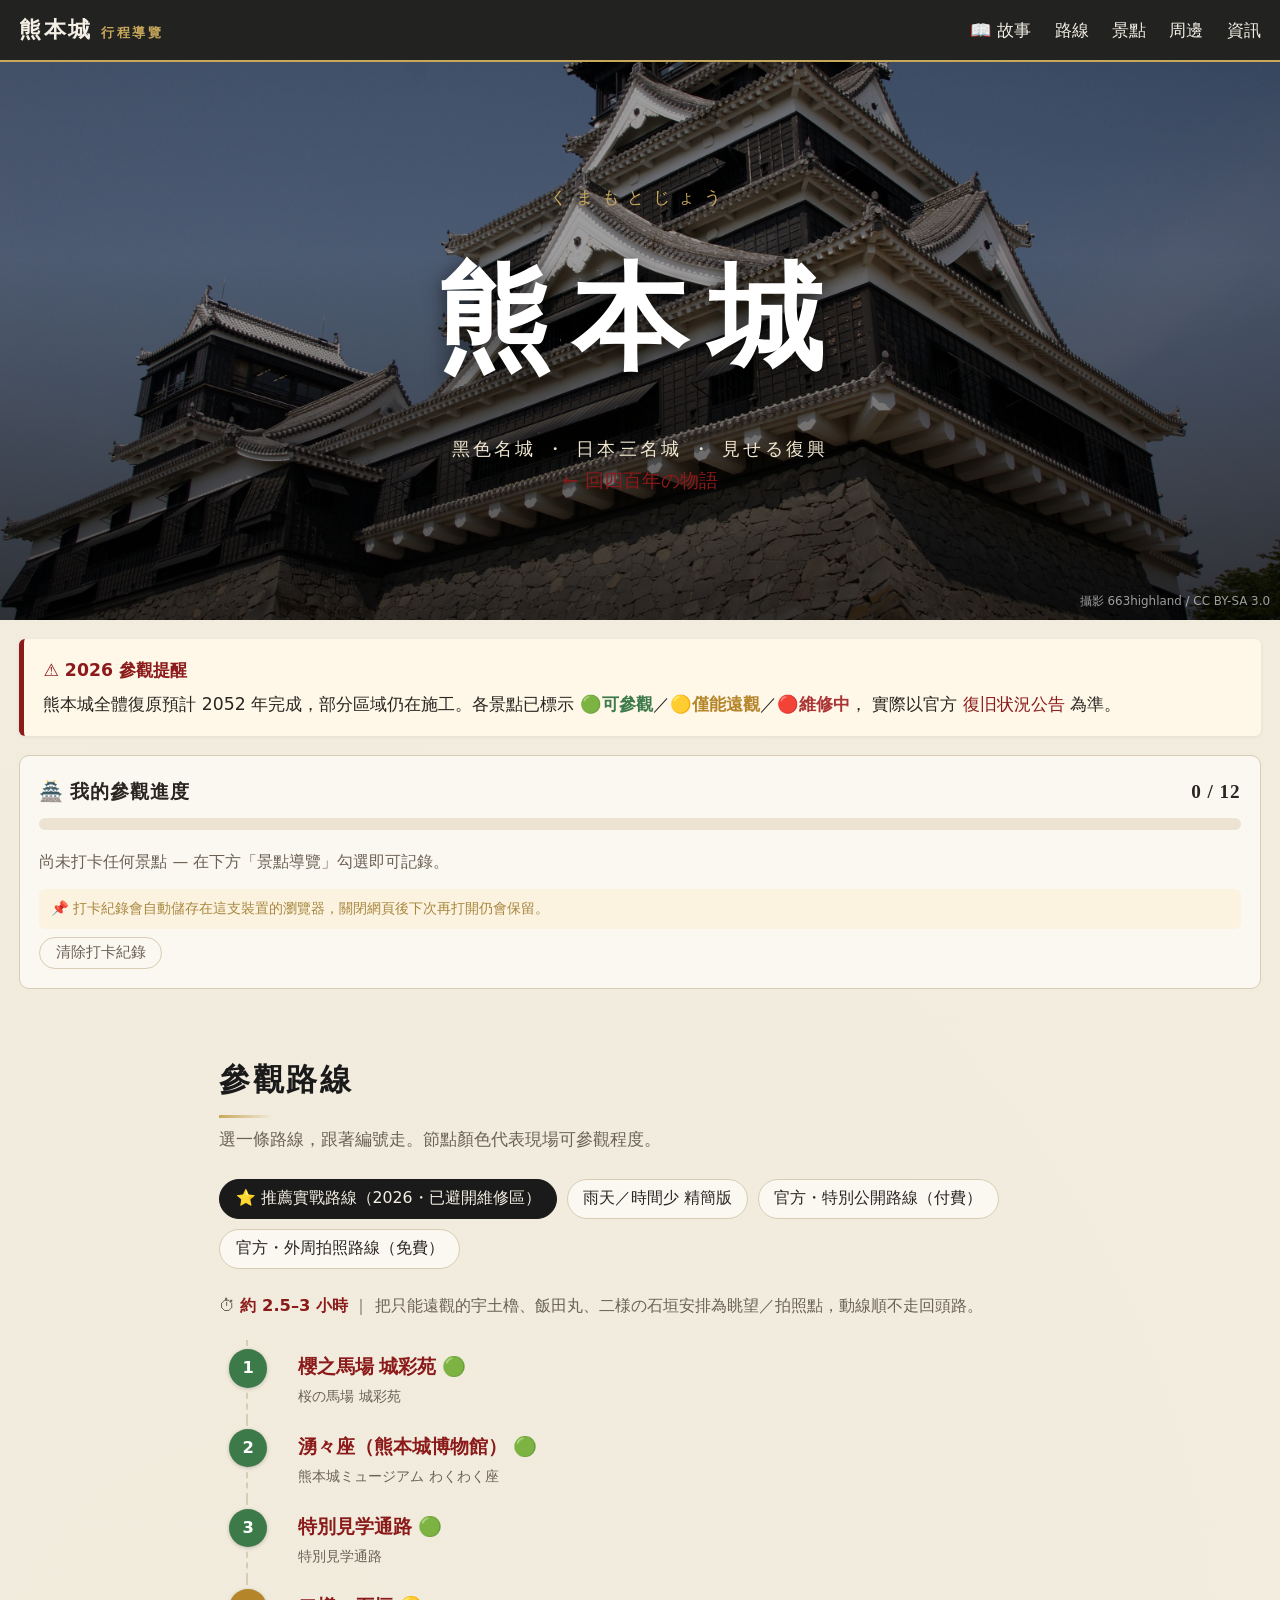
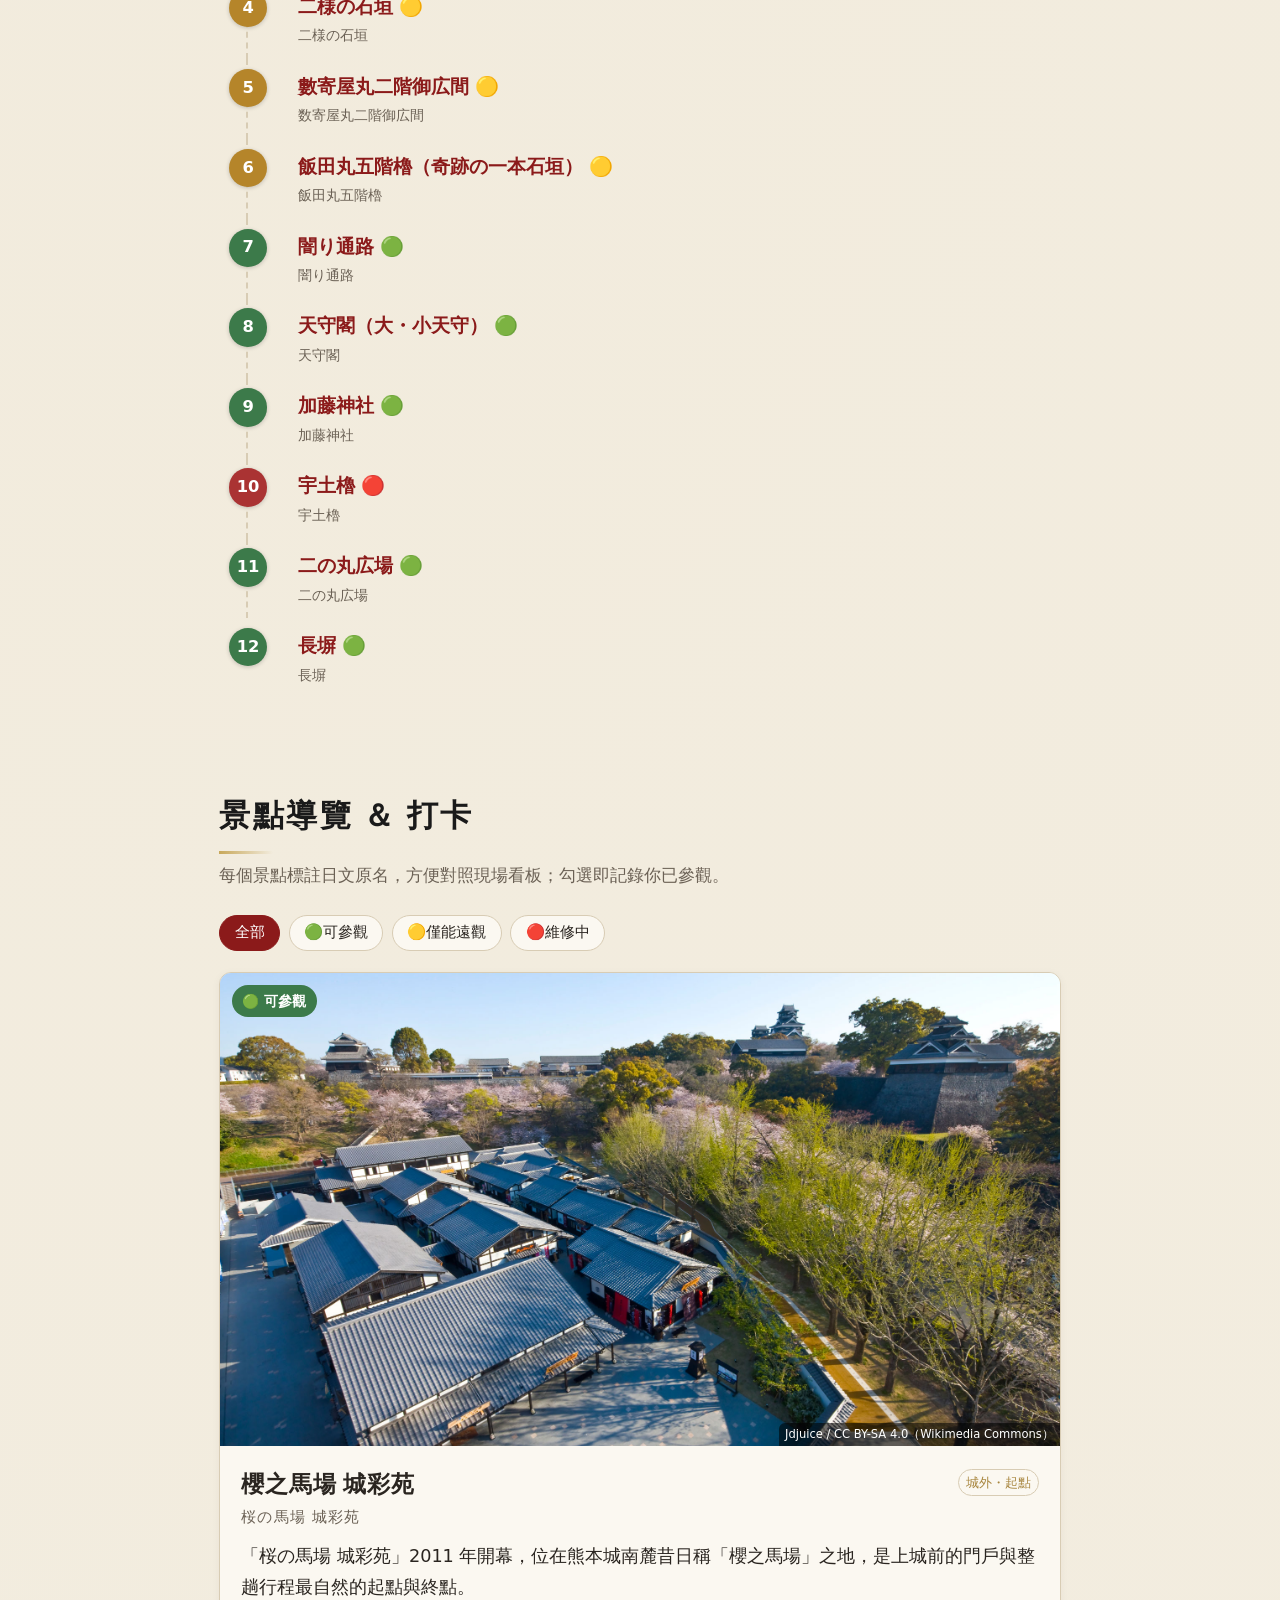
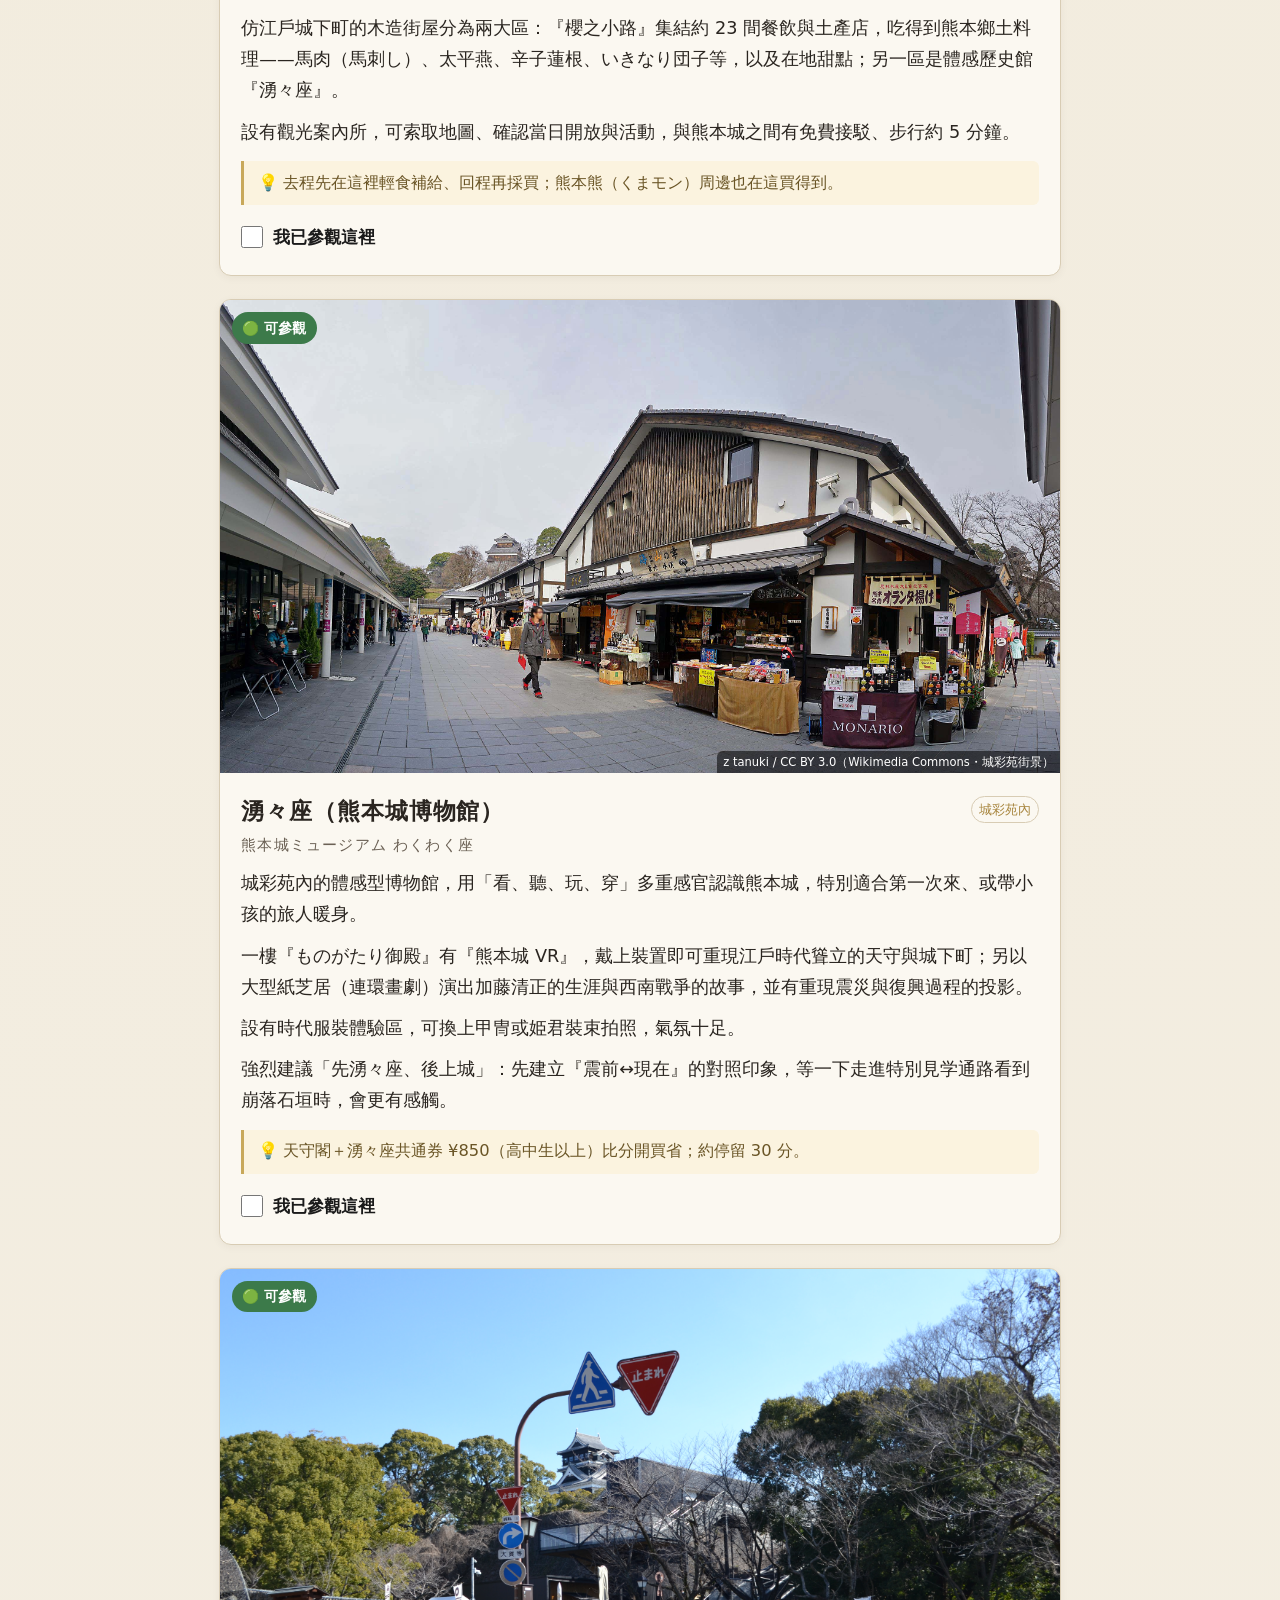
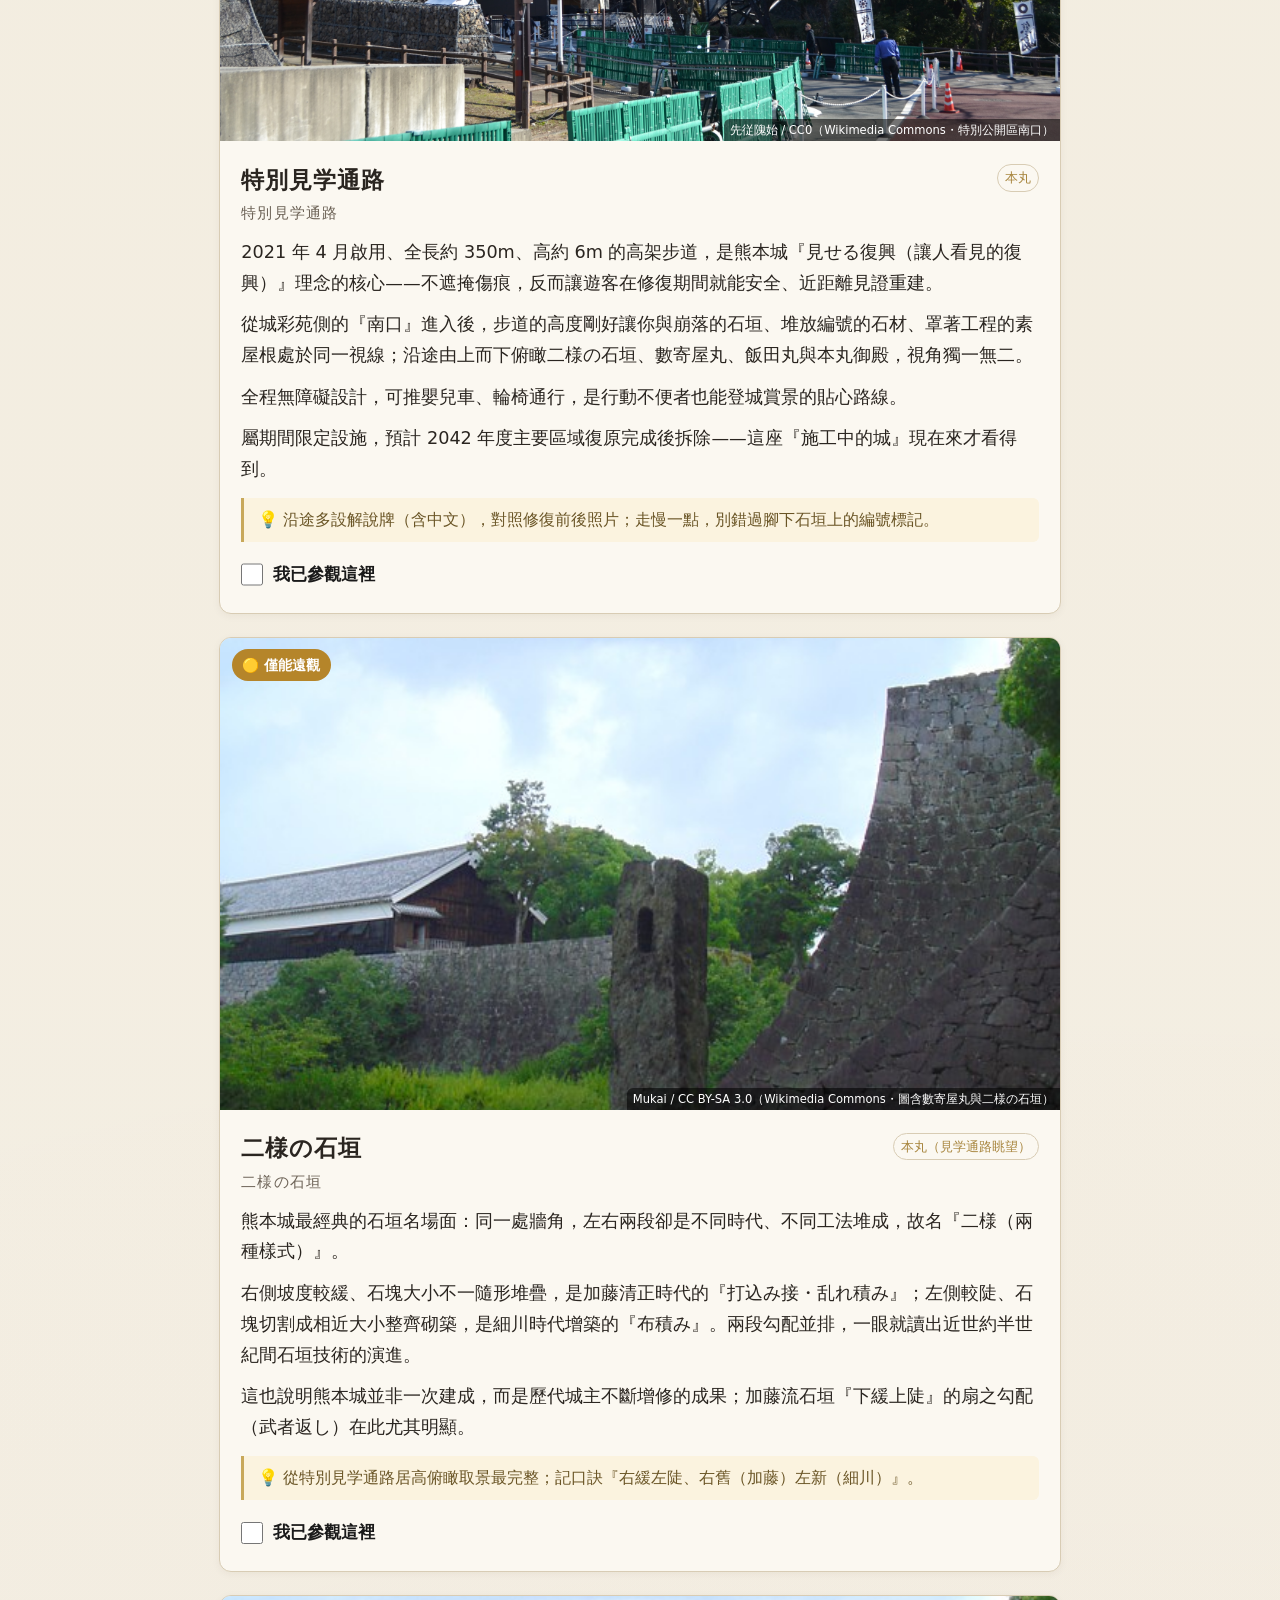
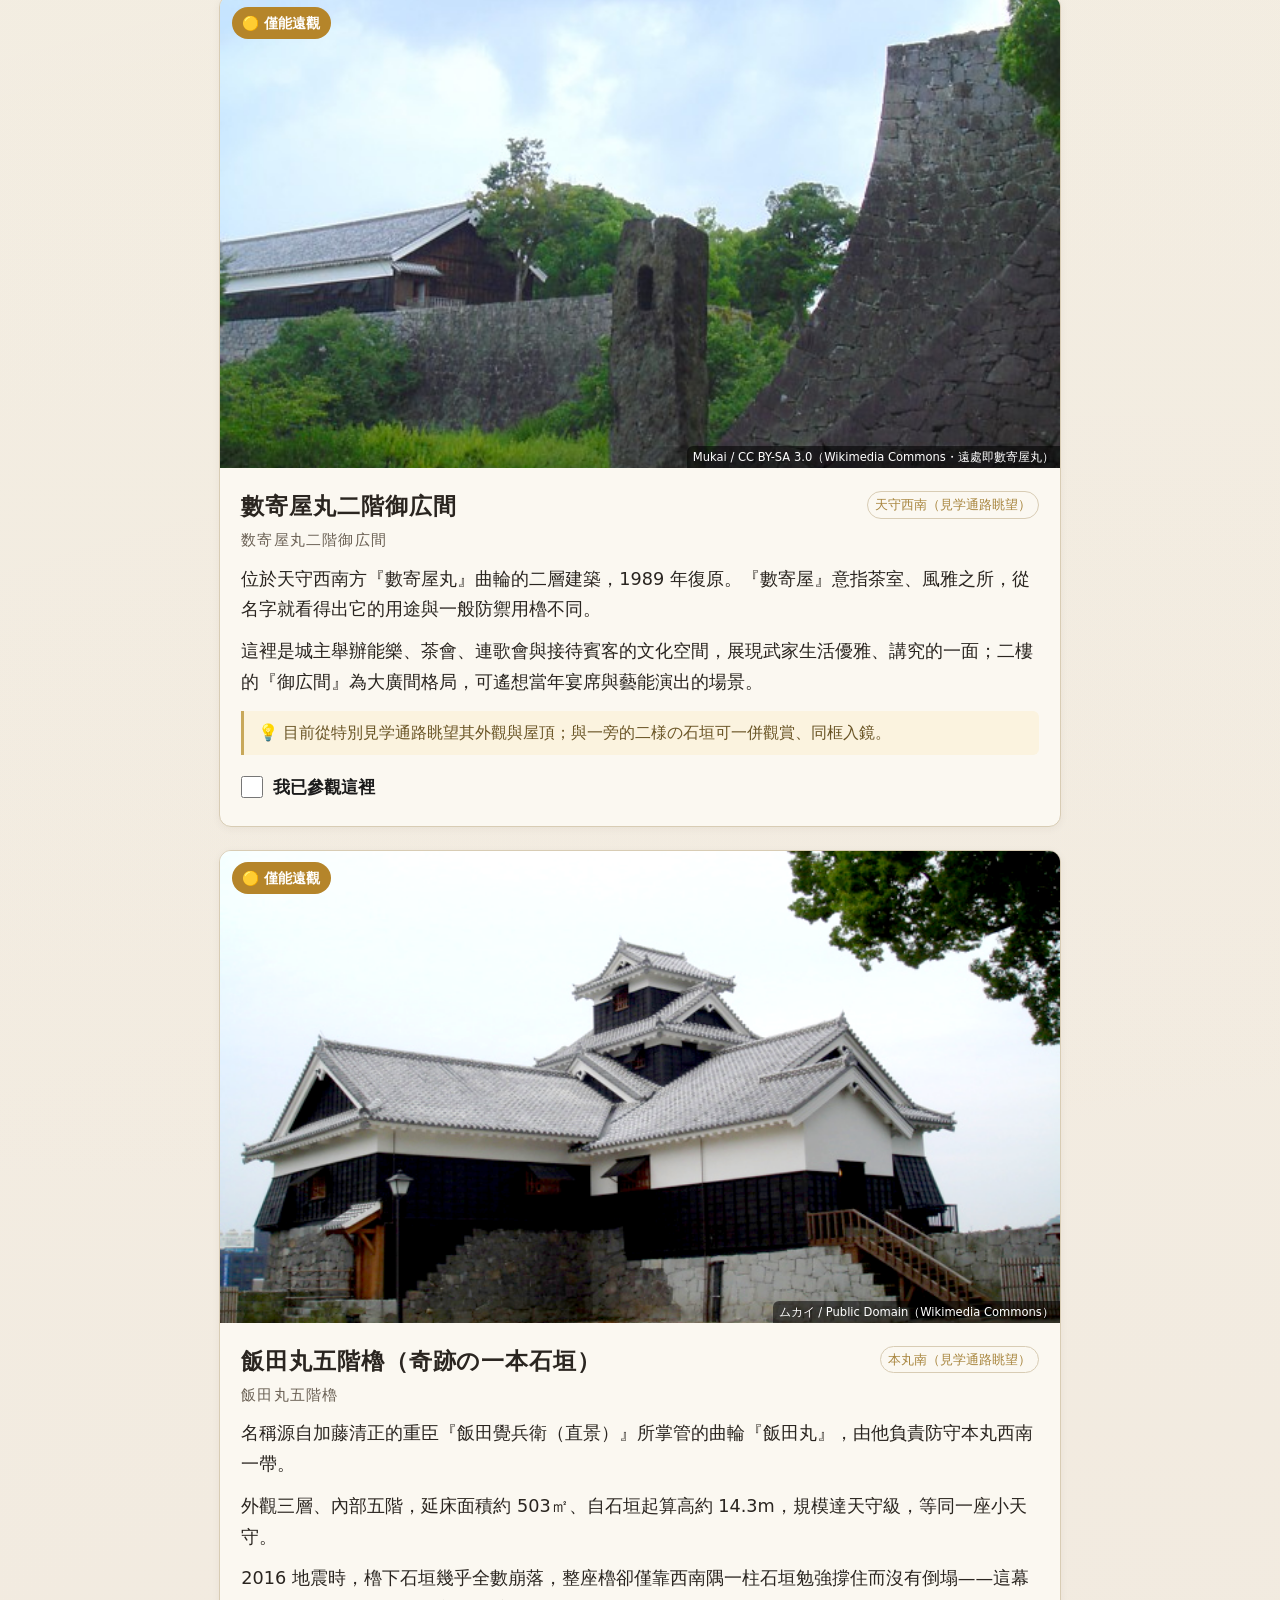
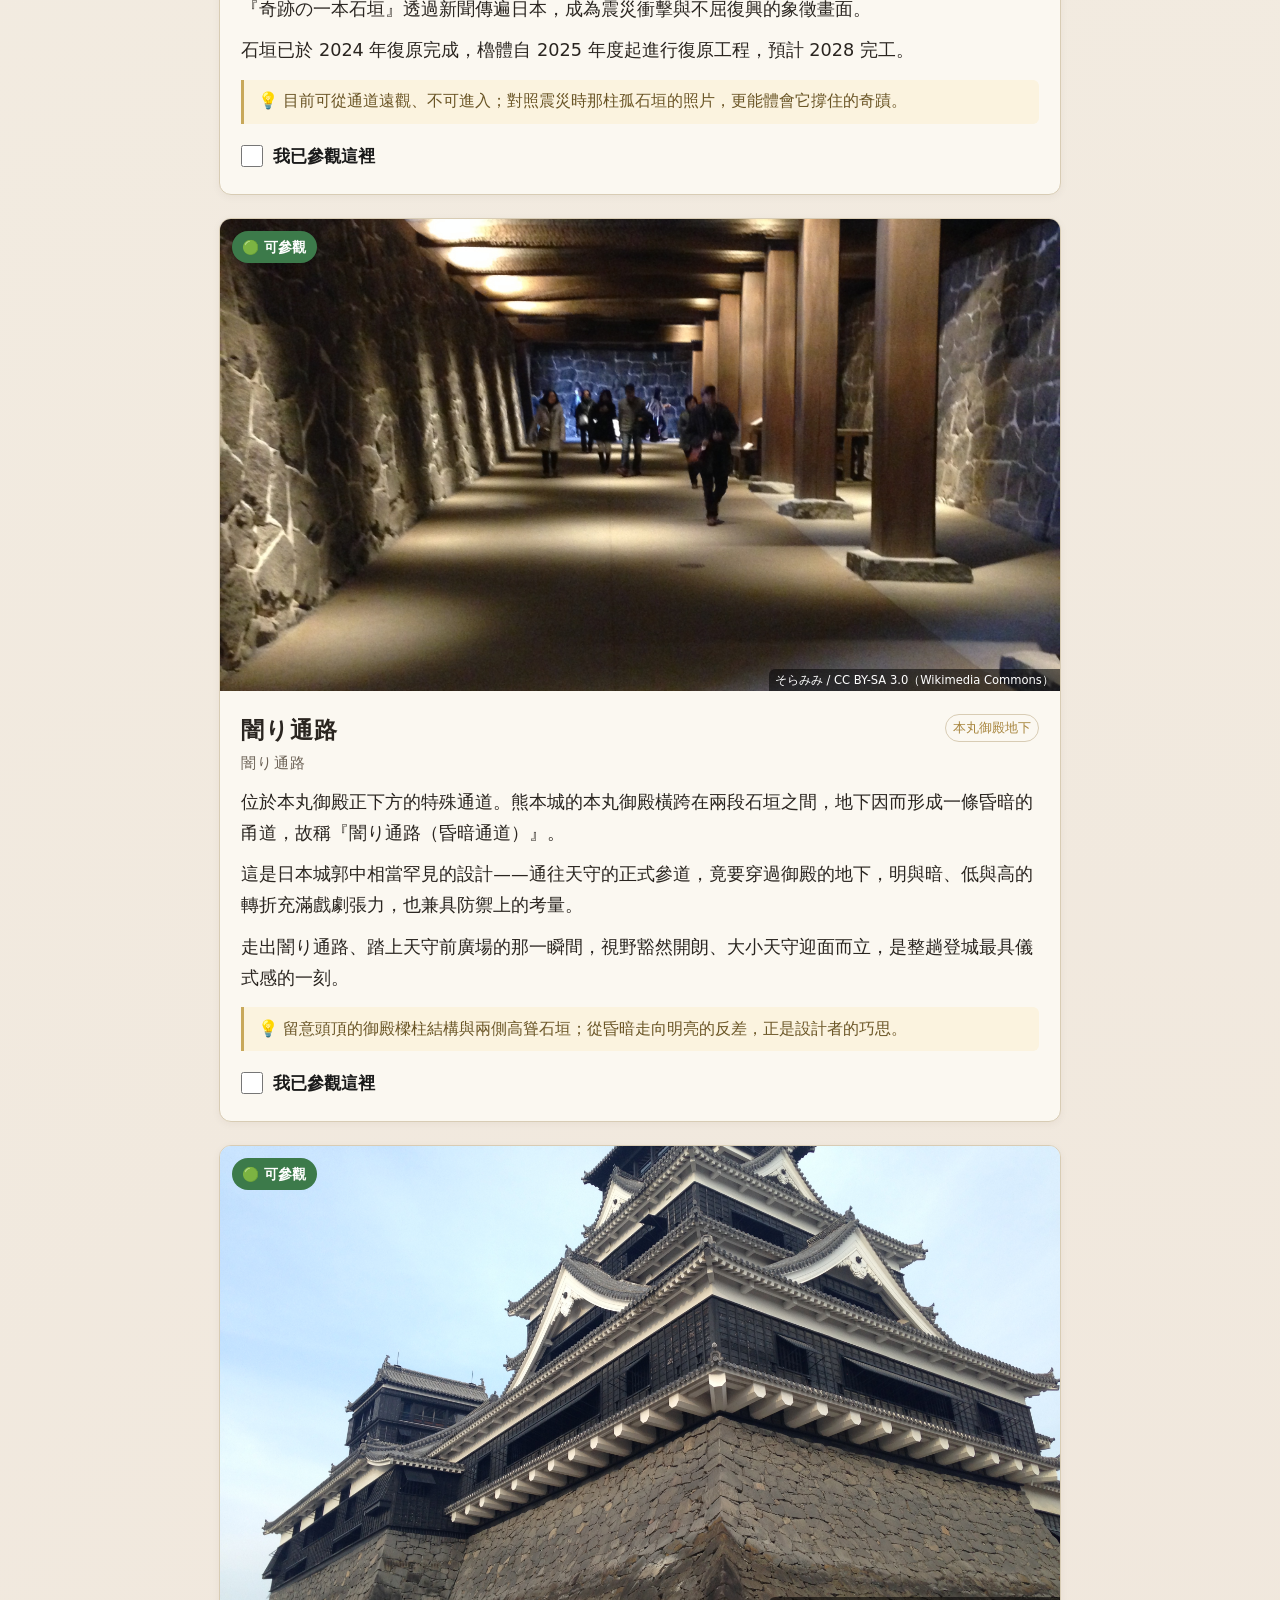
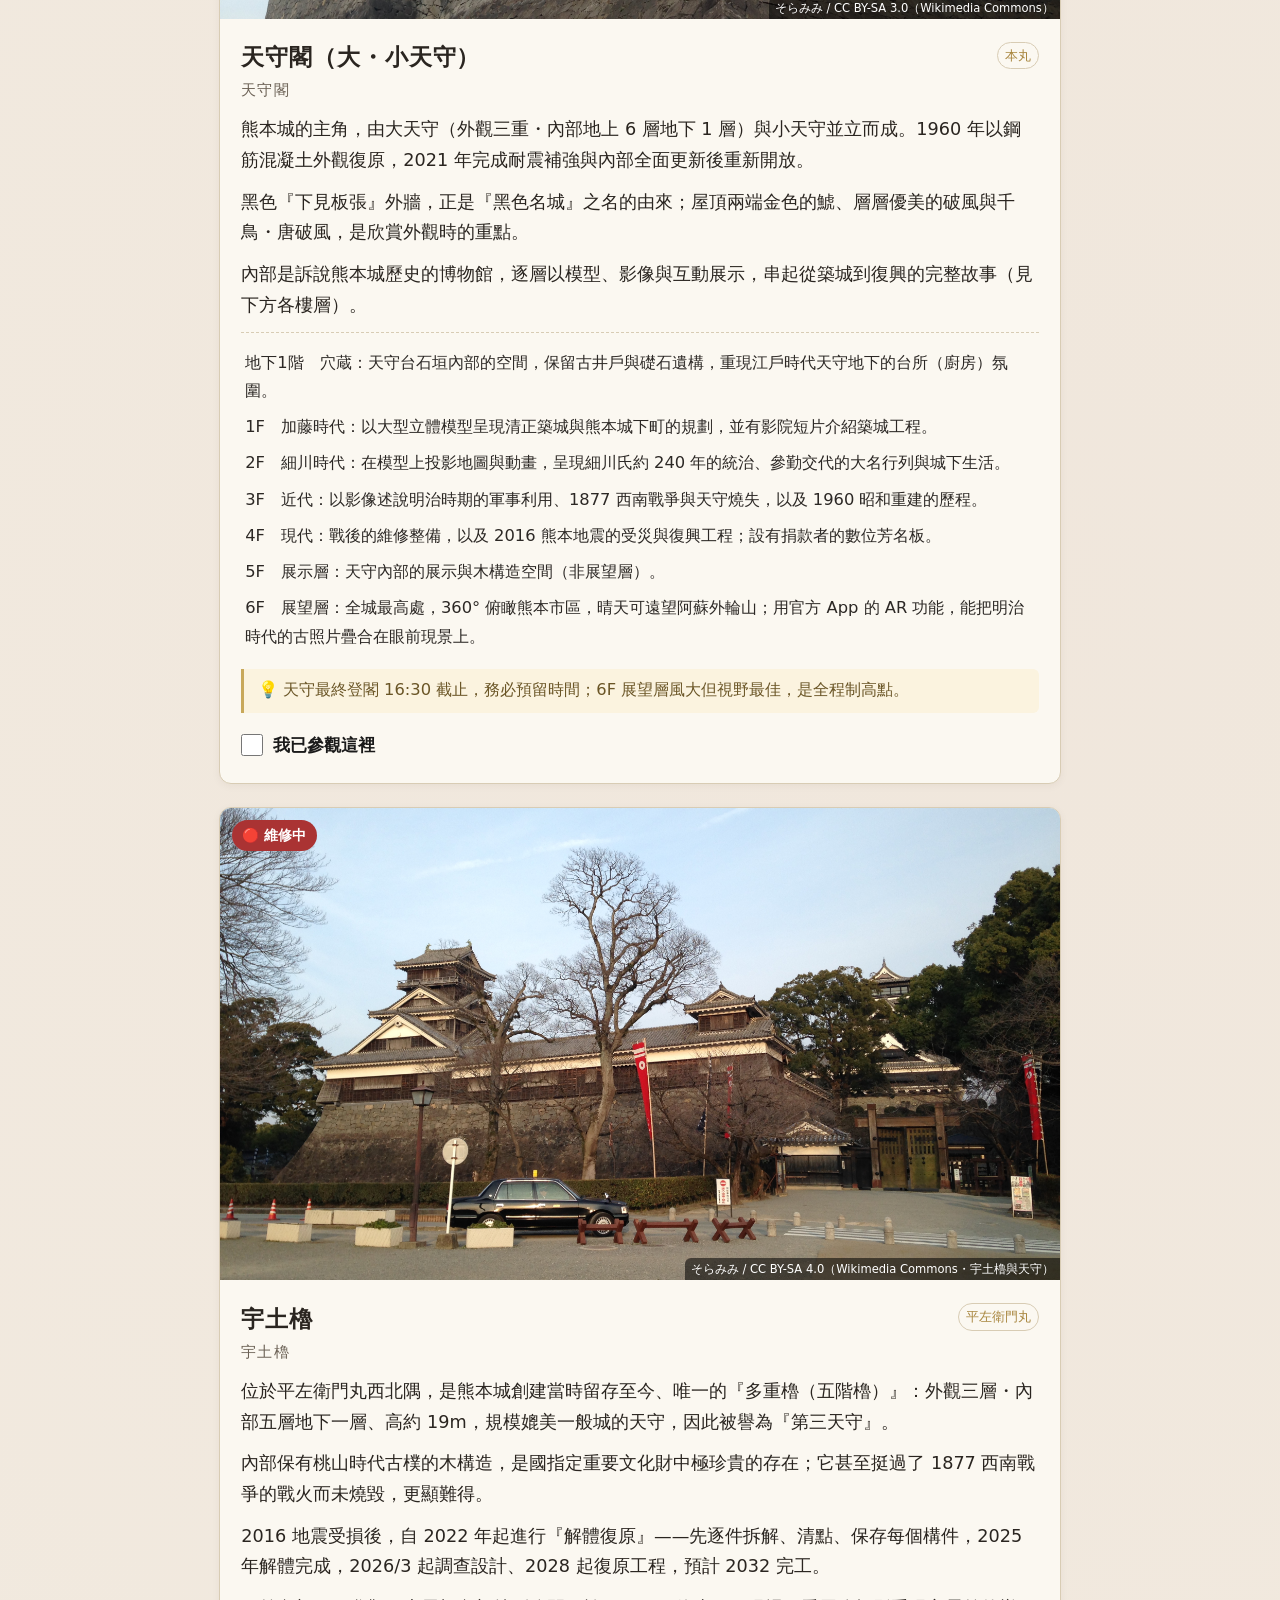
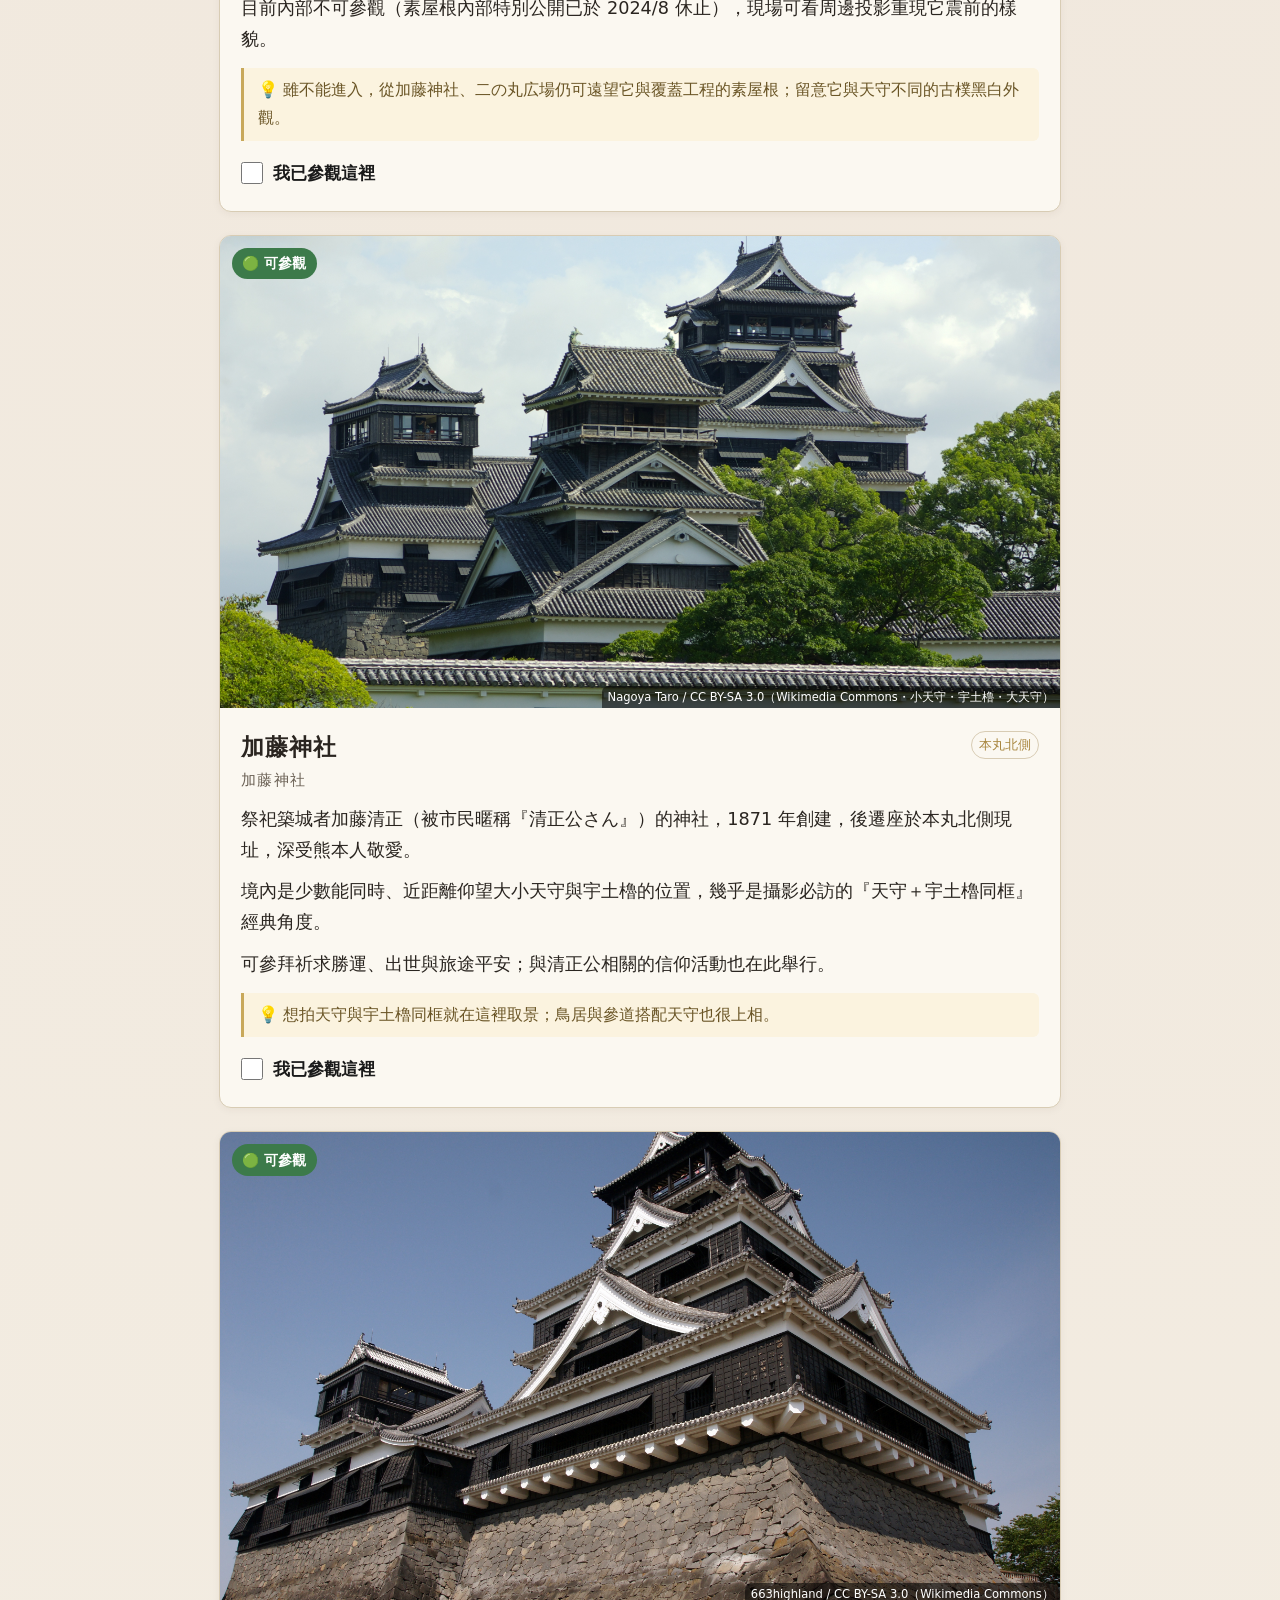
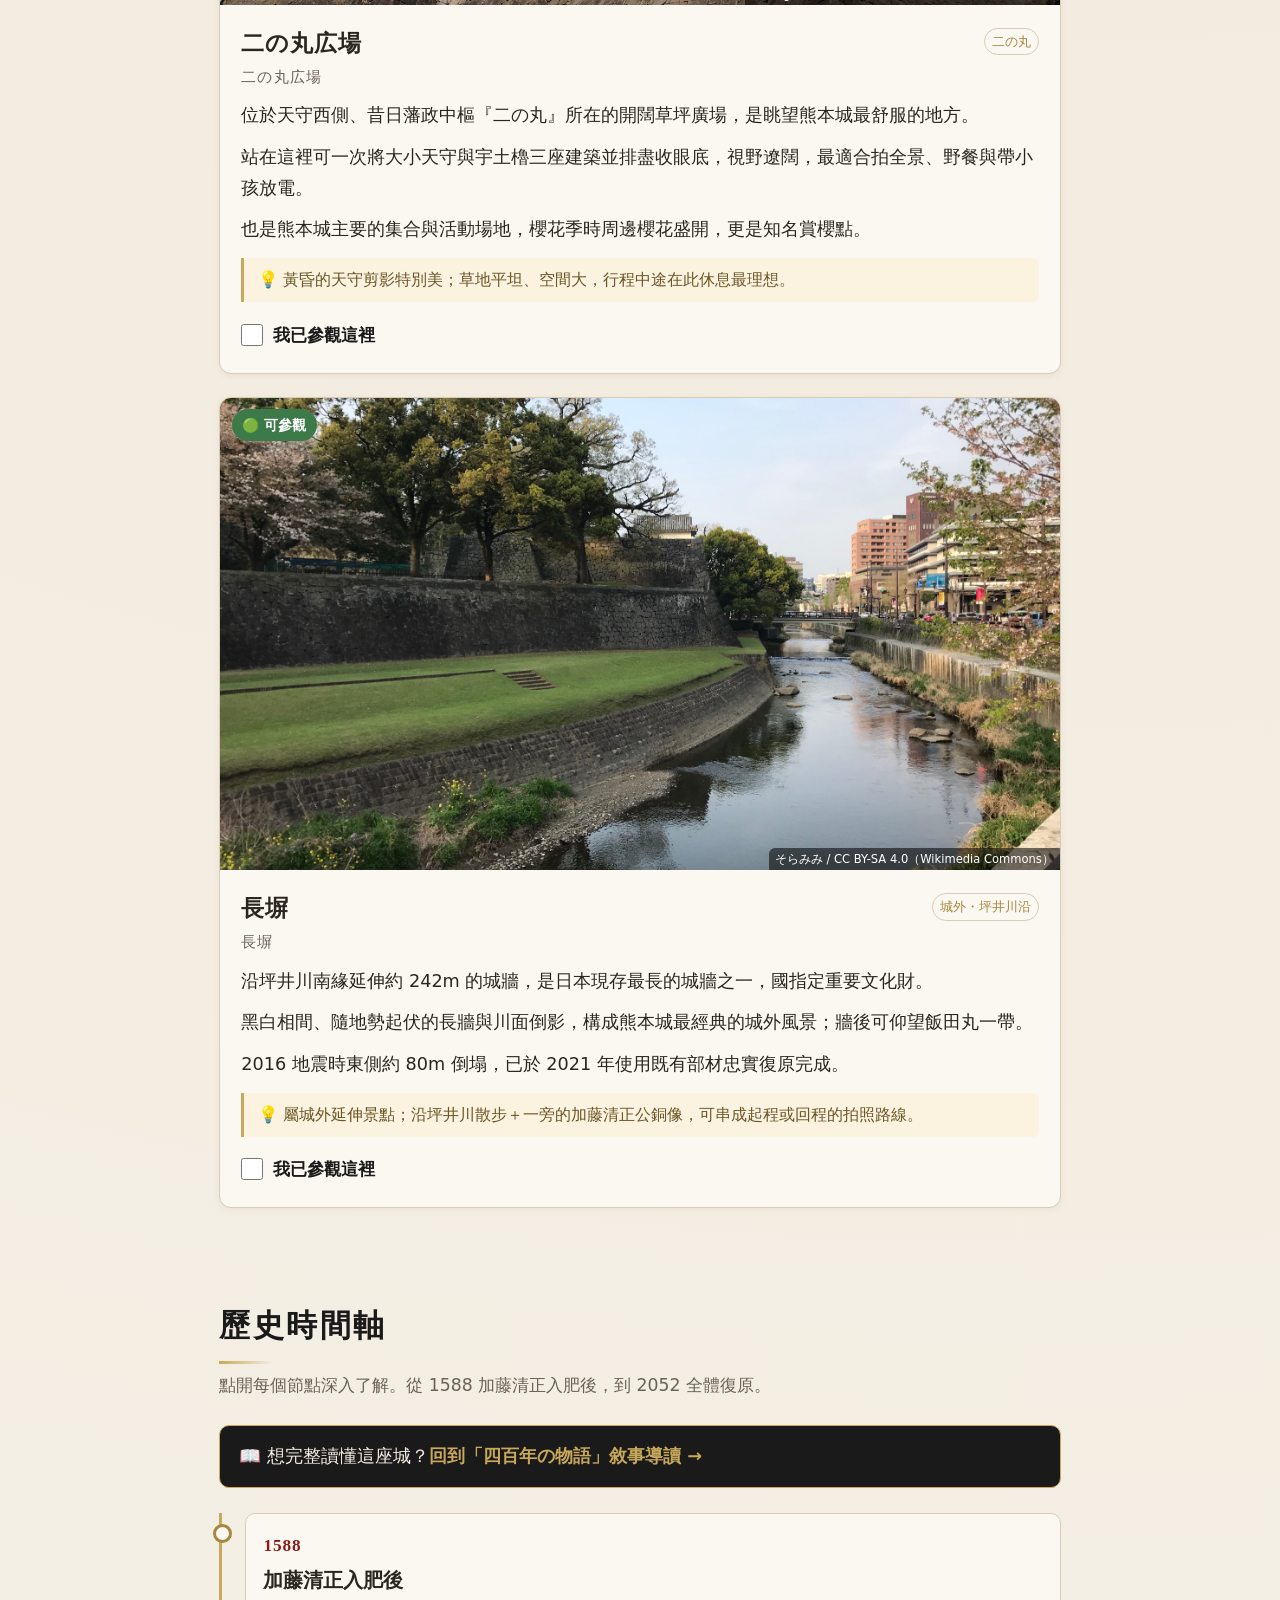
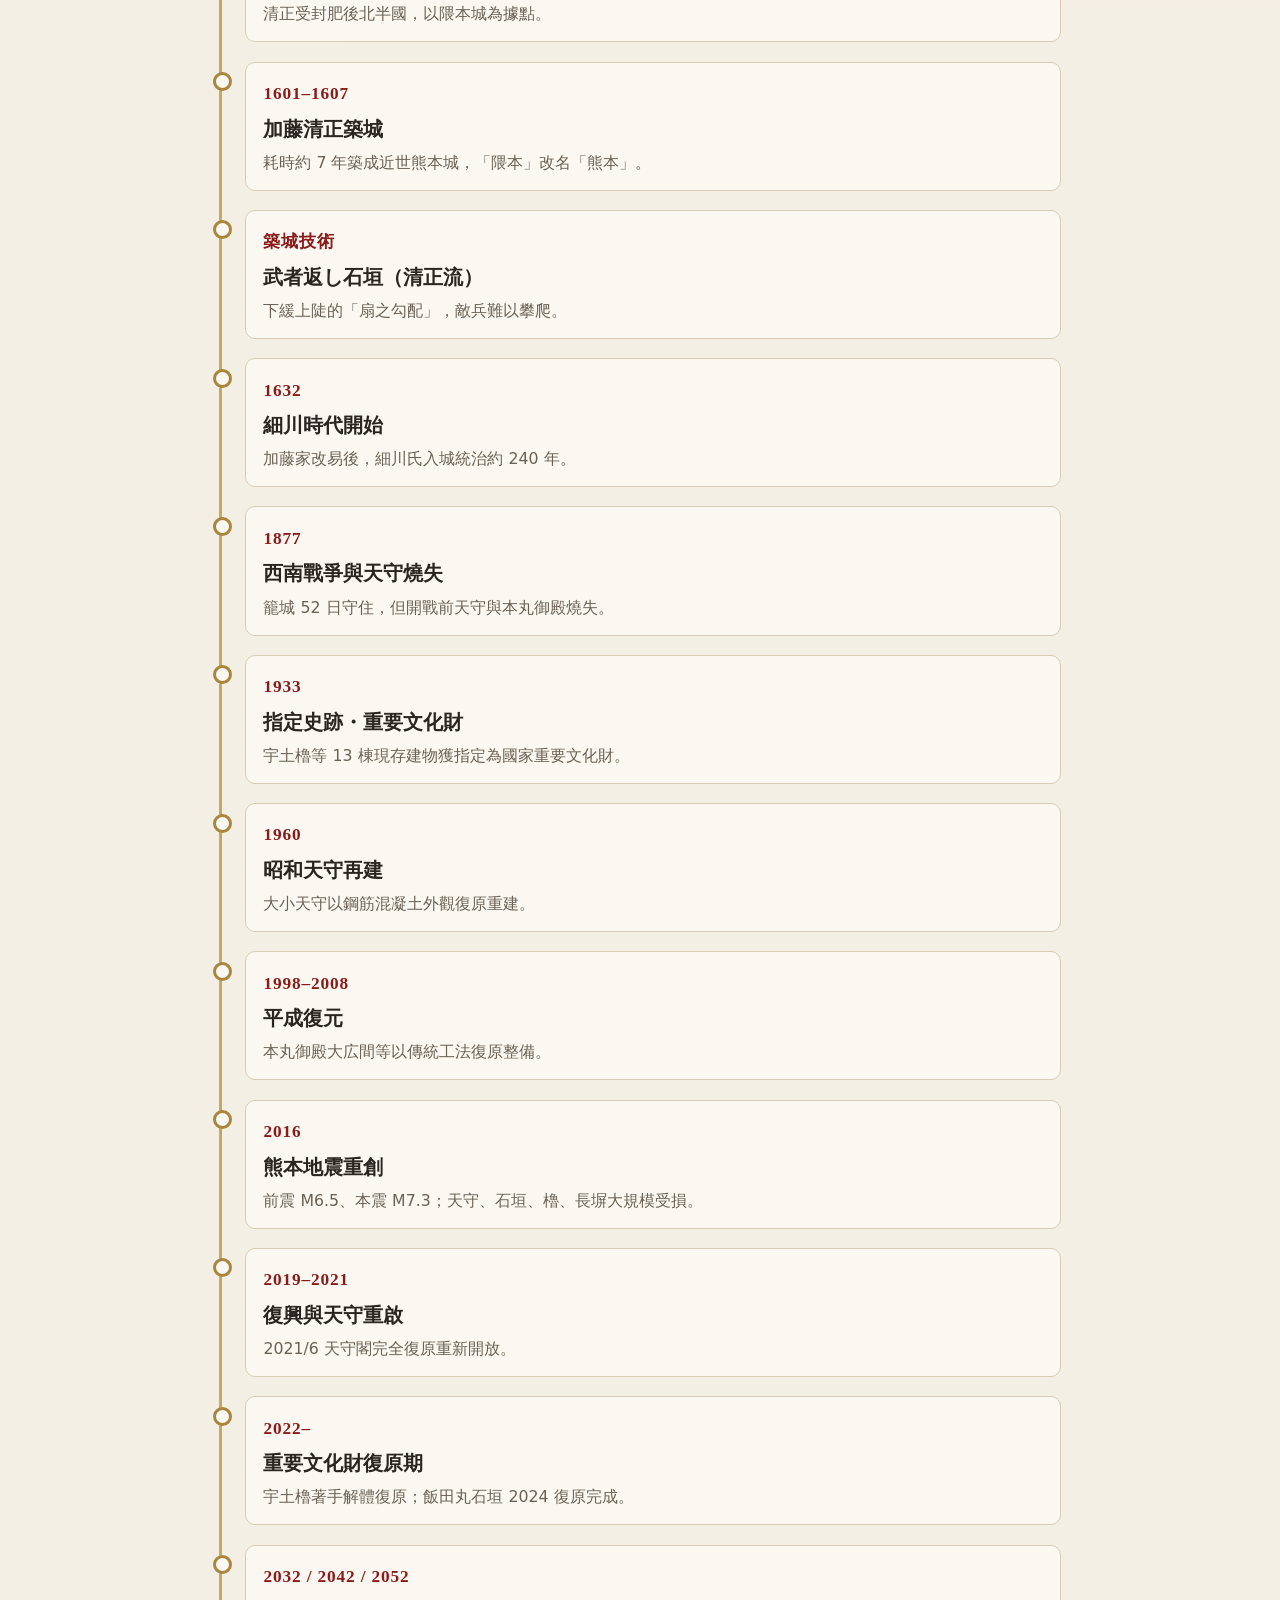
==== commit 7f86227a: "Refactor code structure for improved readability and maintainability" ====
--- a/guide.html
+++ b/guide.html
@@ -15,11 +15,12 @@
 
 <!-- 頂部導覽 -->
 <header class="topbar">
-  <span class="brand">熊本城<span class="brand-sub">深度導覽</span></span>
+  <span class="brand">熊本城<span class="brand-sub">行程導覽</span></span>
   <nav class="topnav">
+    <a href="index.html">📖 故事</a>
     <a href="#routes">路線</a>
     <a href="#spots">景點</a>
-    <a href="history.html">典故</a>
+    <a href="#around">周邊</a>
     <a href="#info">資訊</a>
   </nav>
 </header>
@@ -31,6 +32,7 @@
     <p class="kana">くまもとじょう</p>
     <h1>熊本城</h1>
     <p class="hero-tag">黑色名城 ・ 日本三名城 ・ 見せる復興</p>
+    <a class="hero-back" href="index.html">← 回四百年の物語</a>
     <p class="hero-credit">攝影 663highland / CC BY-SA 3.0</p>
   </div>
 </section>
@@ -81,8 +83,15 @@
 <section id="history" class="block">
   <h2>歷史時間軸</h2>
   <p class="block-lead">點開每個節點深入了解。從 1588 加藤清正入肥後，到 2052 全體復原。</p>
-  <a class="deep-cta" href="history.html">📖 想出發前先讀懂故事？<b>進入「歷史與典故」深度導讀 →</b></a>
+  <a class="deep-cta" href="index.html">📖 想完整讀懂這座城？<b>回到「四百年の物語」敘事導讀 →</b></a>
   <div id="timeline" class="timeline"></div>
+</section>
+
+<!-- 熊本周邊延伸 -->
+<section id="around" class="block">
+  <h2>熊本周邊延伸</h2>
+  <p class="block-lead">看完熊本城，故事還沒結束。這些地方延續了清正的治水、細川的風雅、與西南戰爭的烽火——值得多留一兩天。</p>
+  <div id="around-list" class="spot-list"></div>
 </section>
 
 <!-- 實用資訊 -->
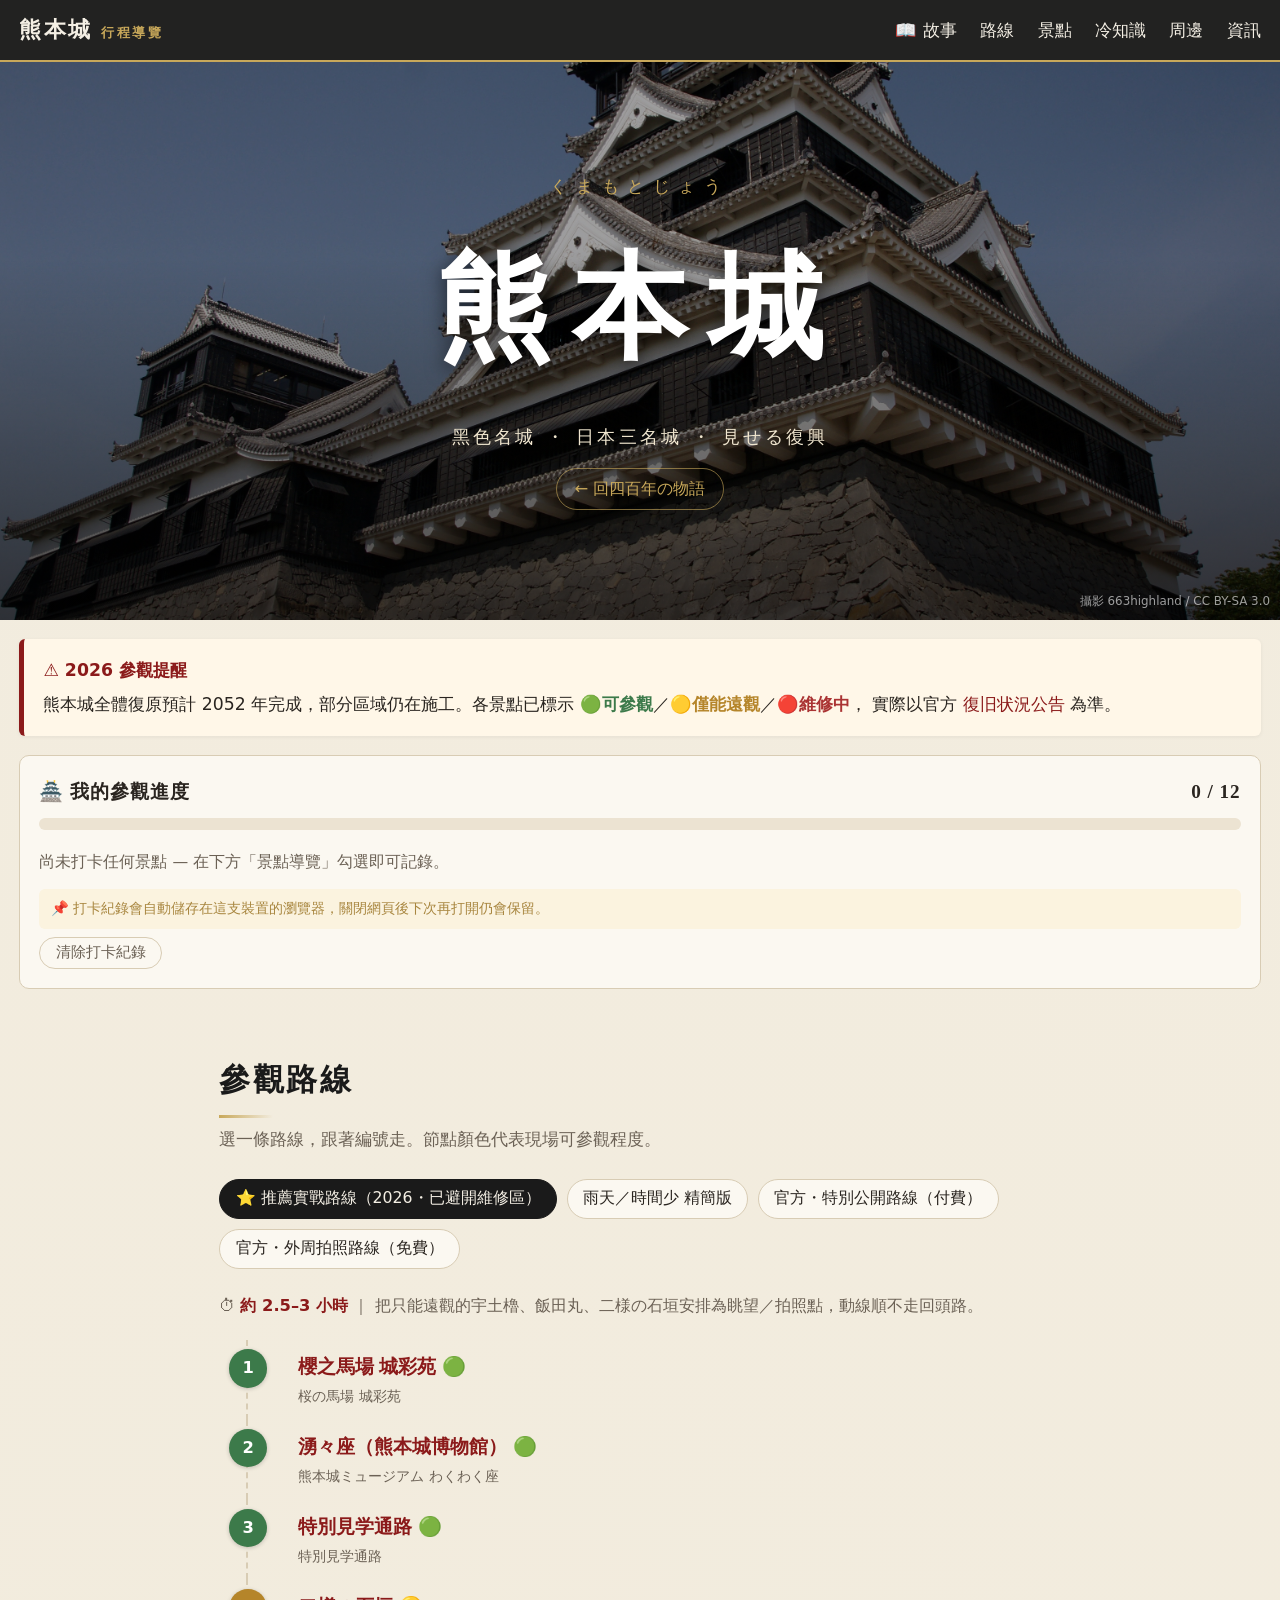
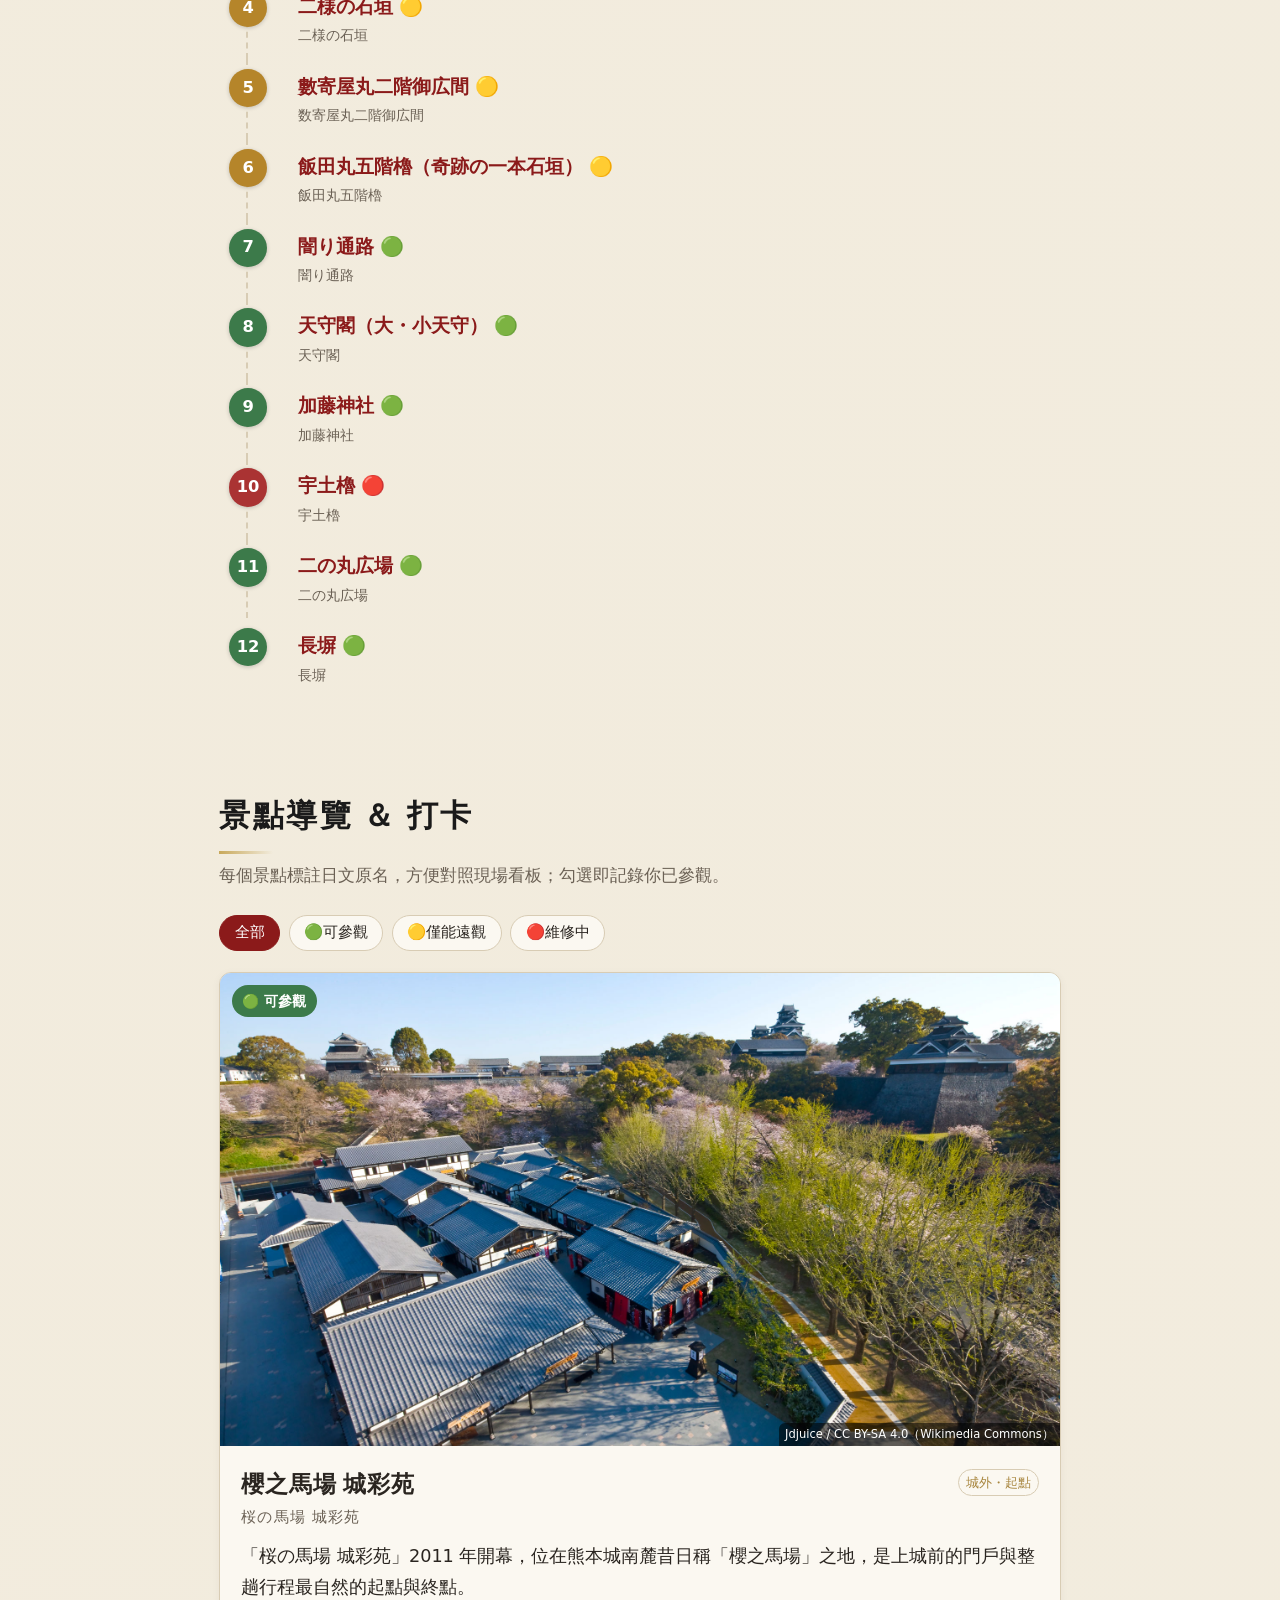
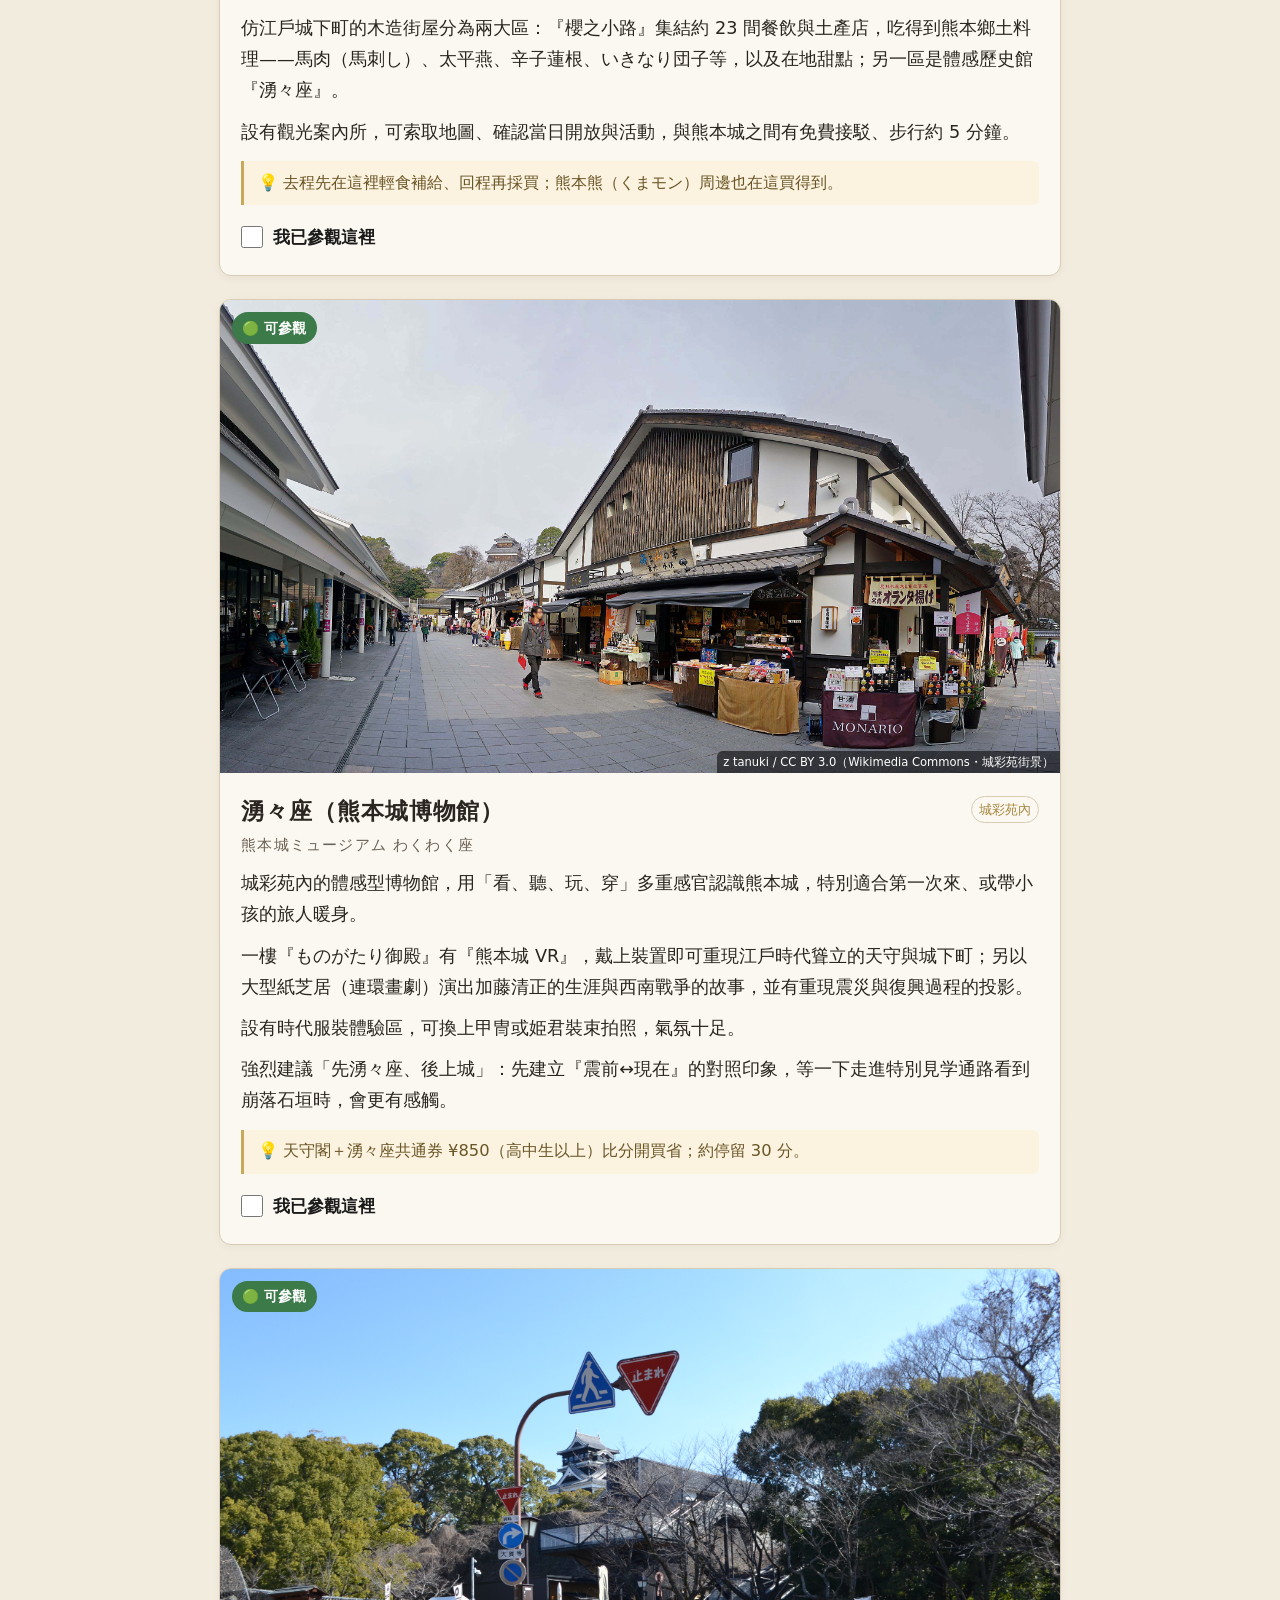
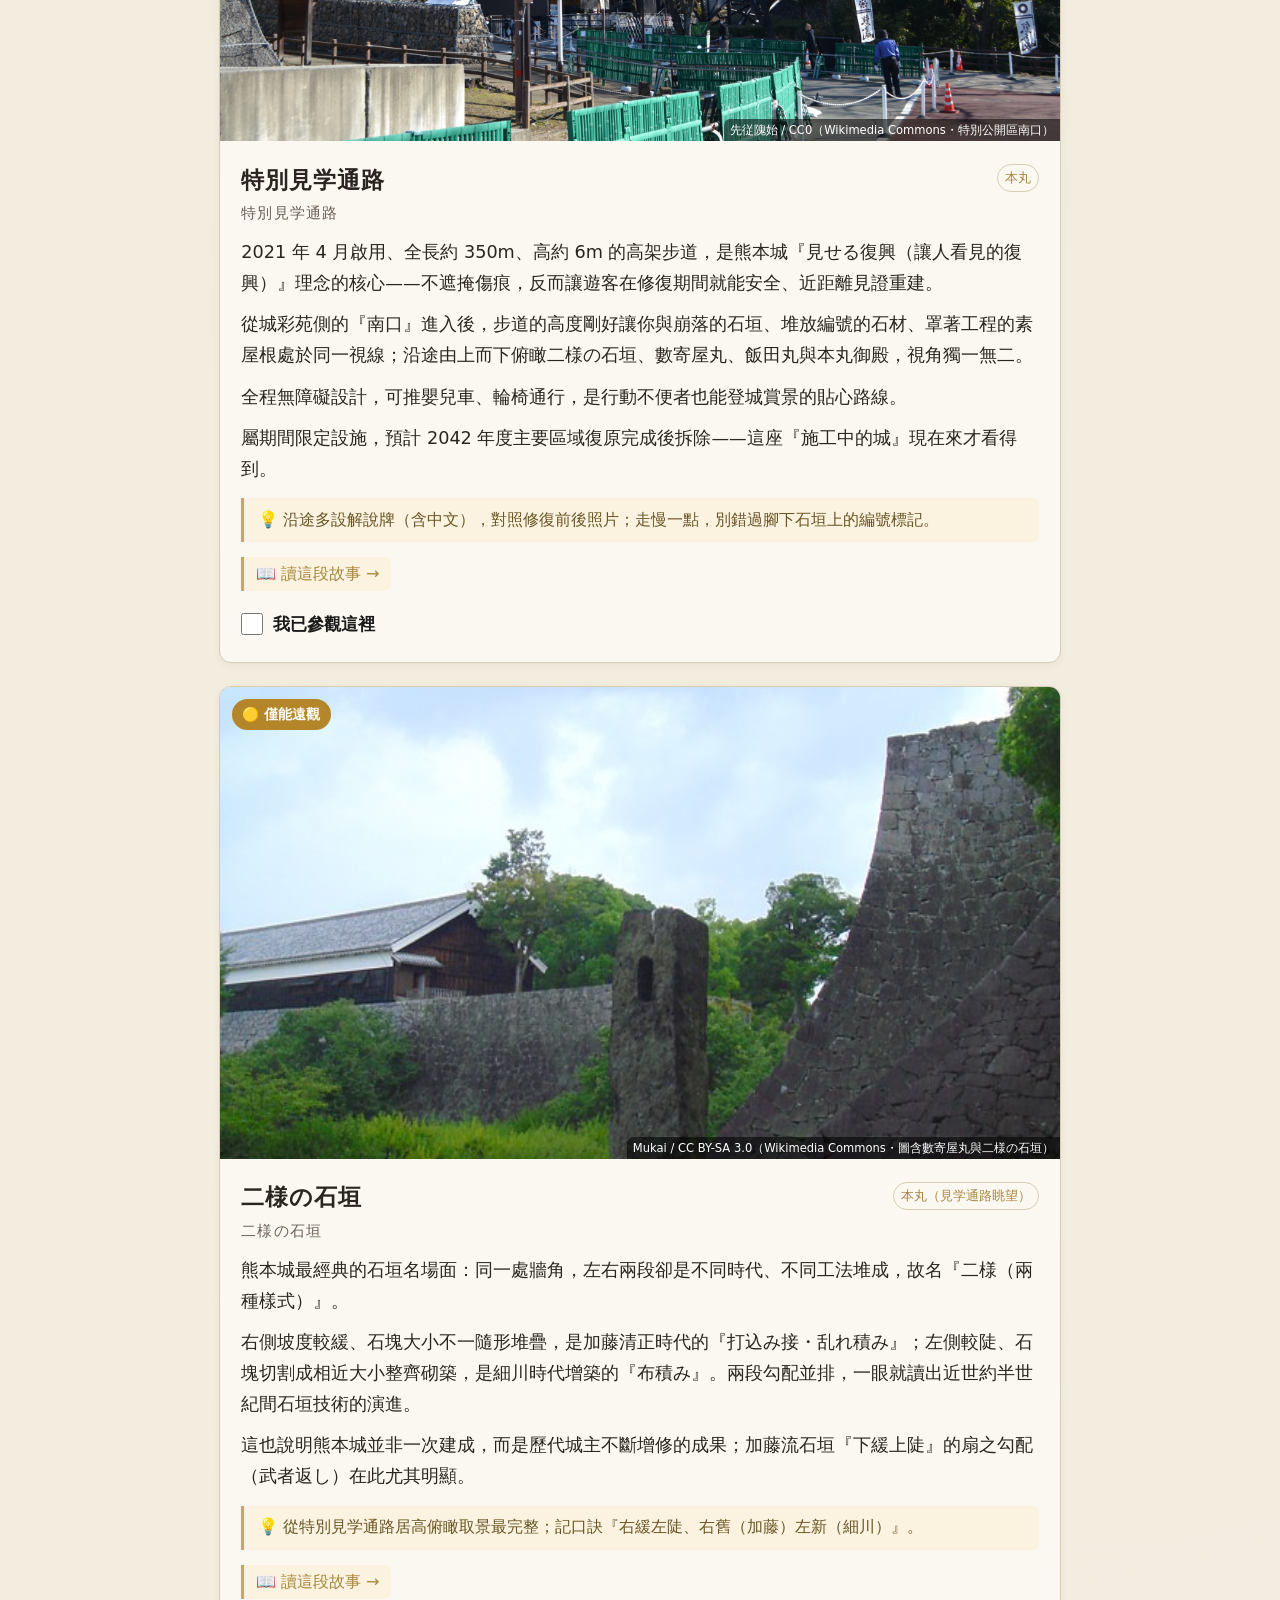
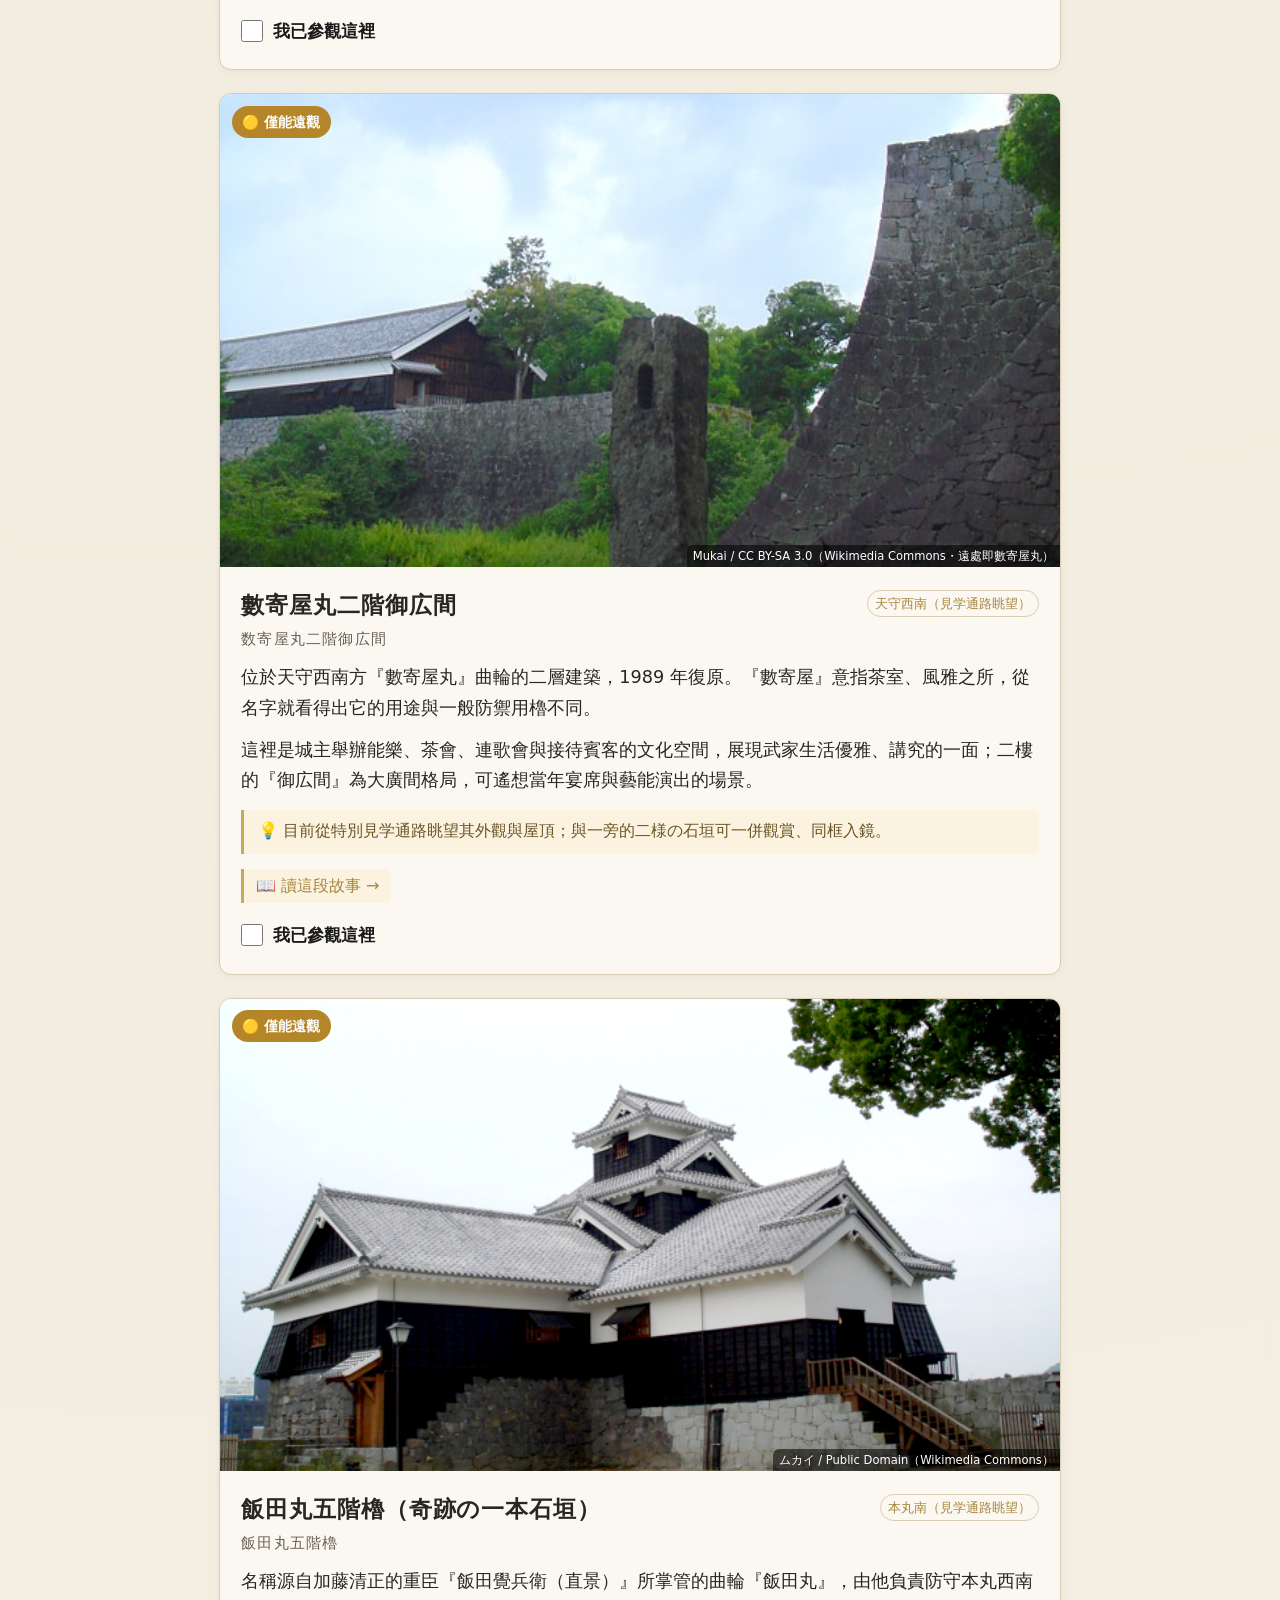
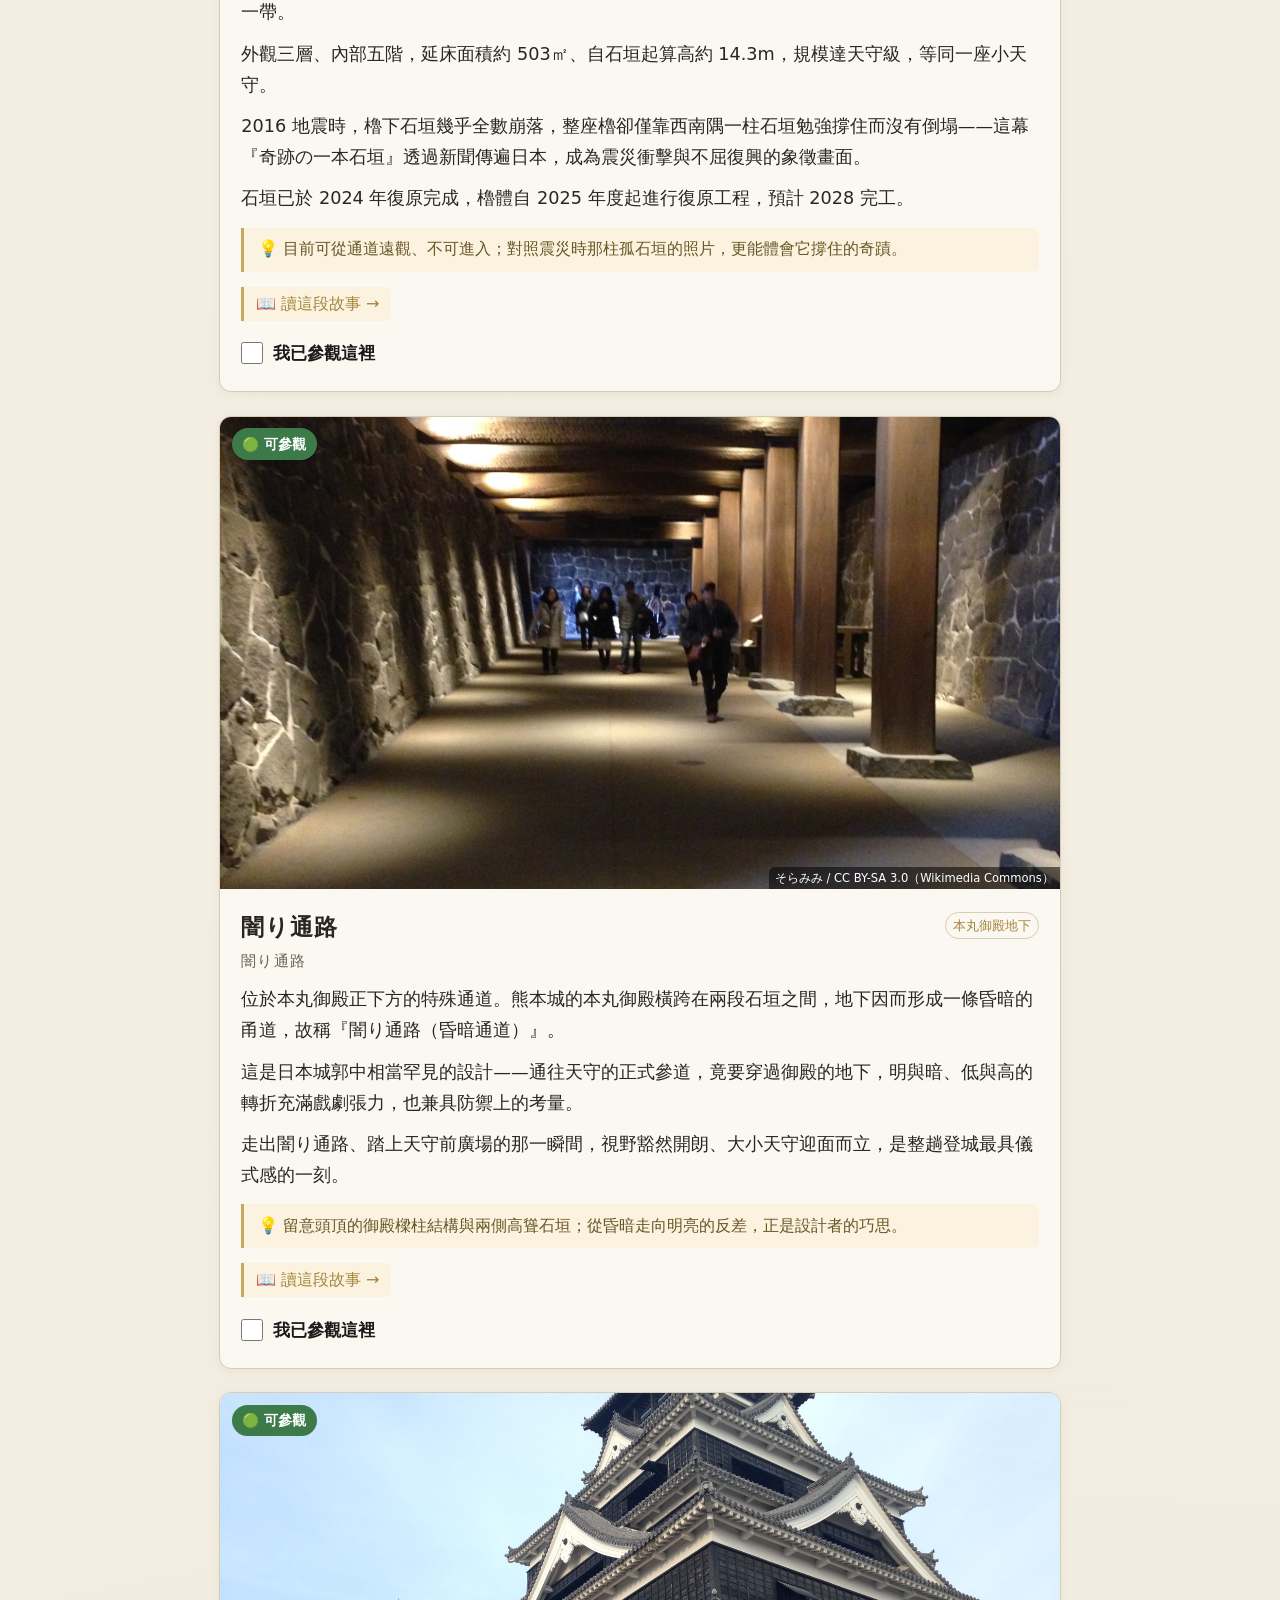
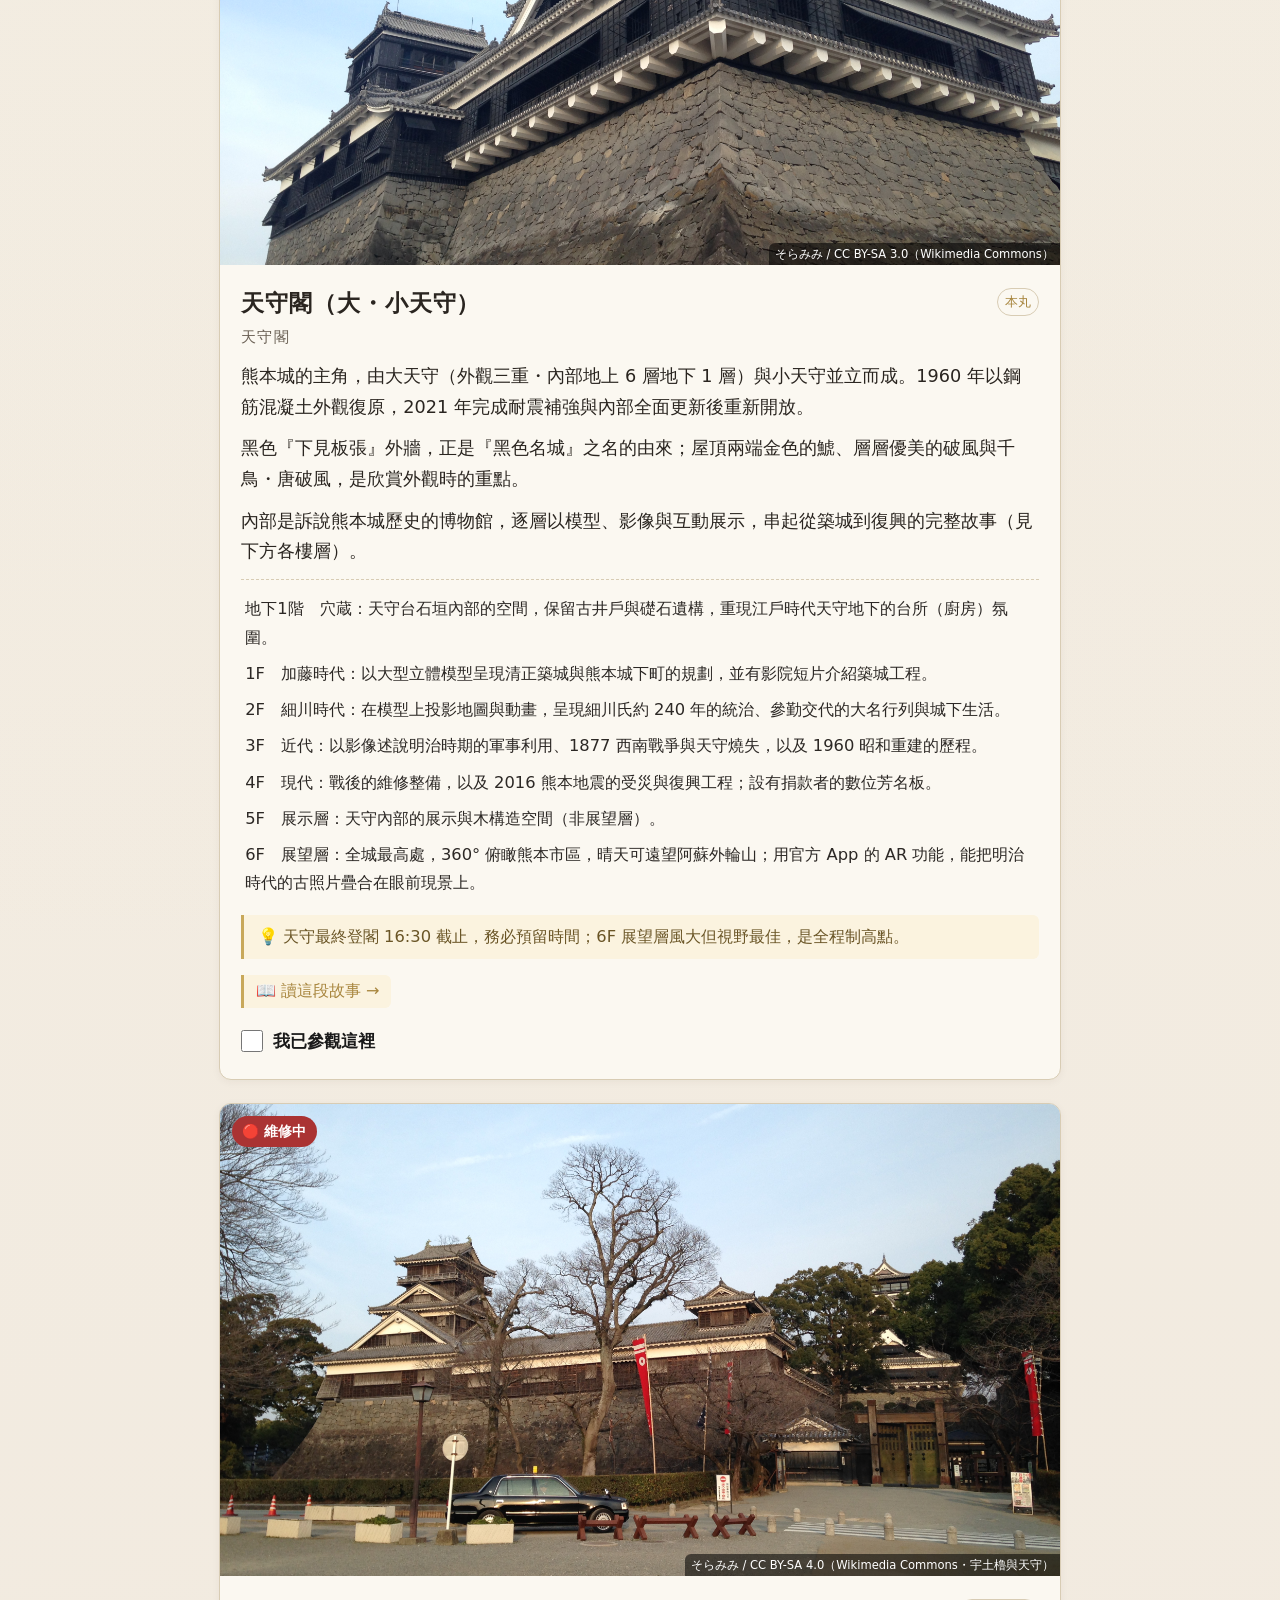
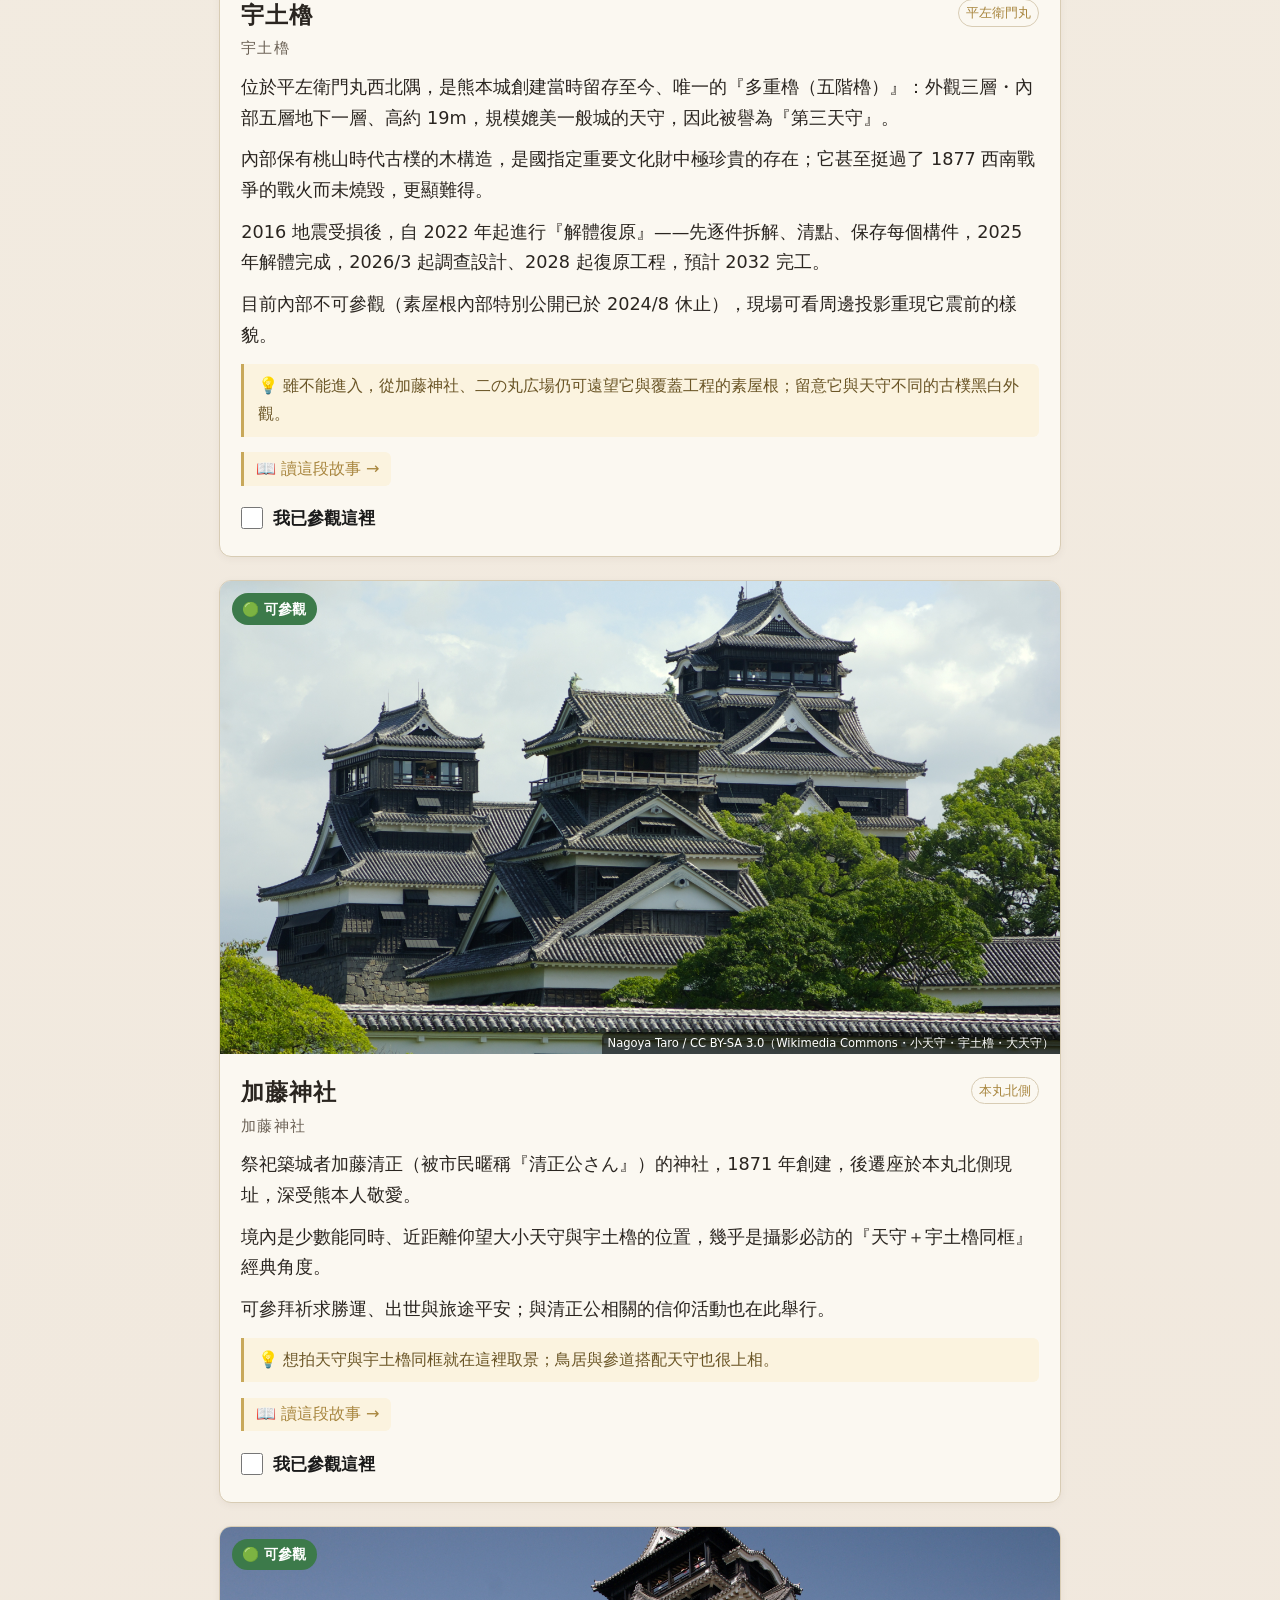
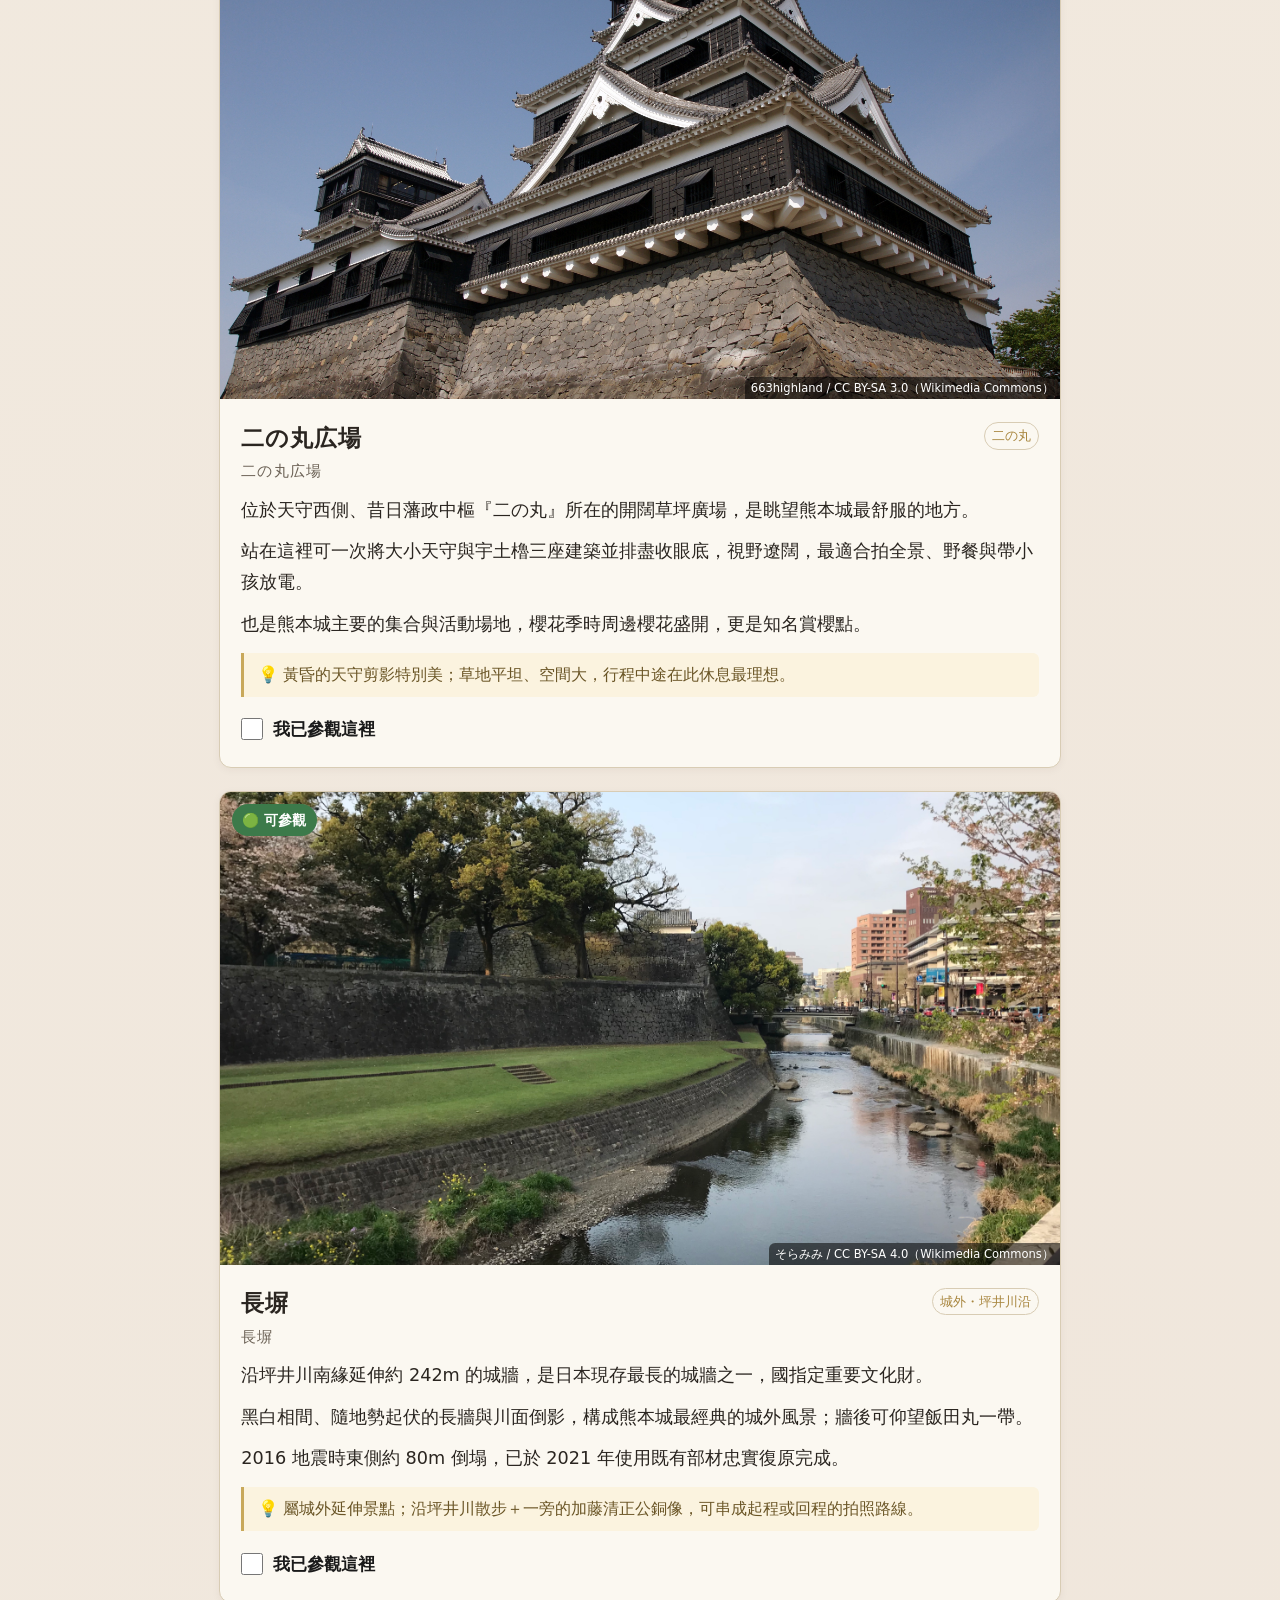
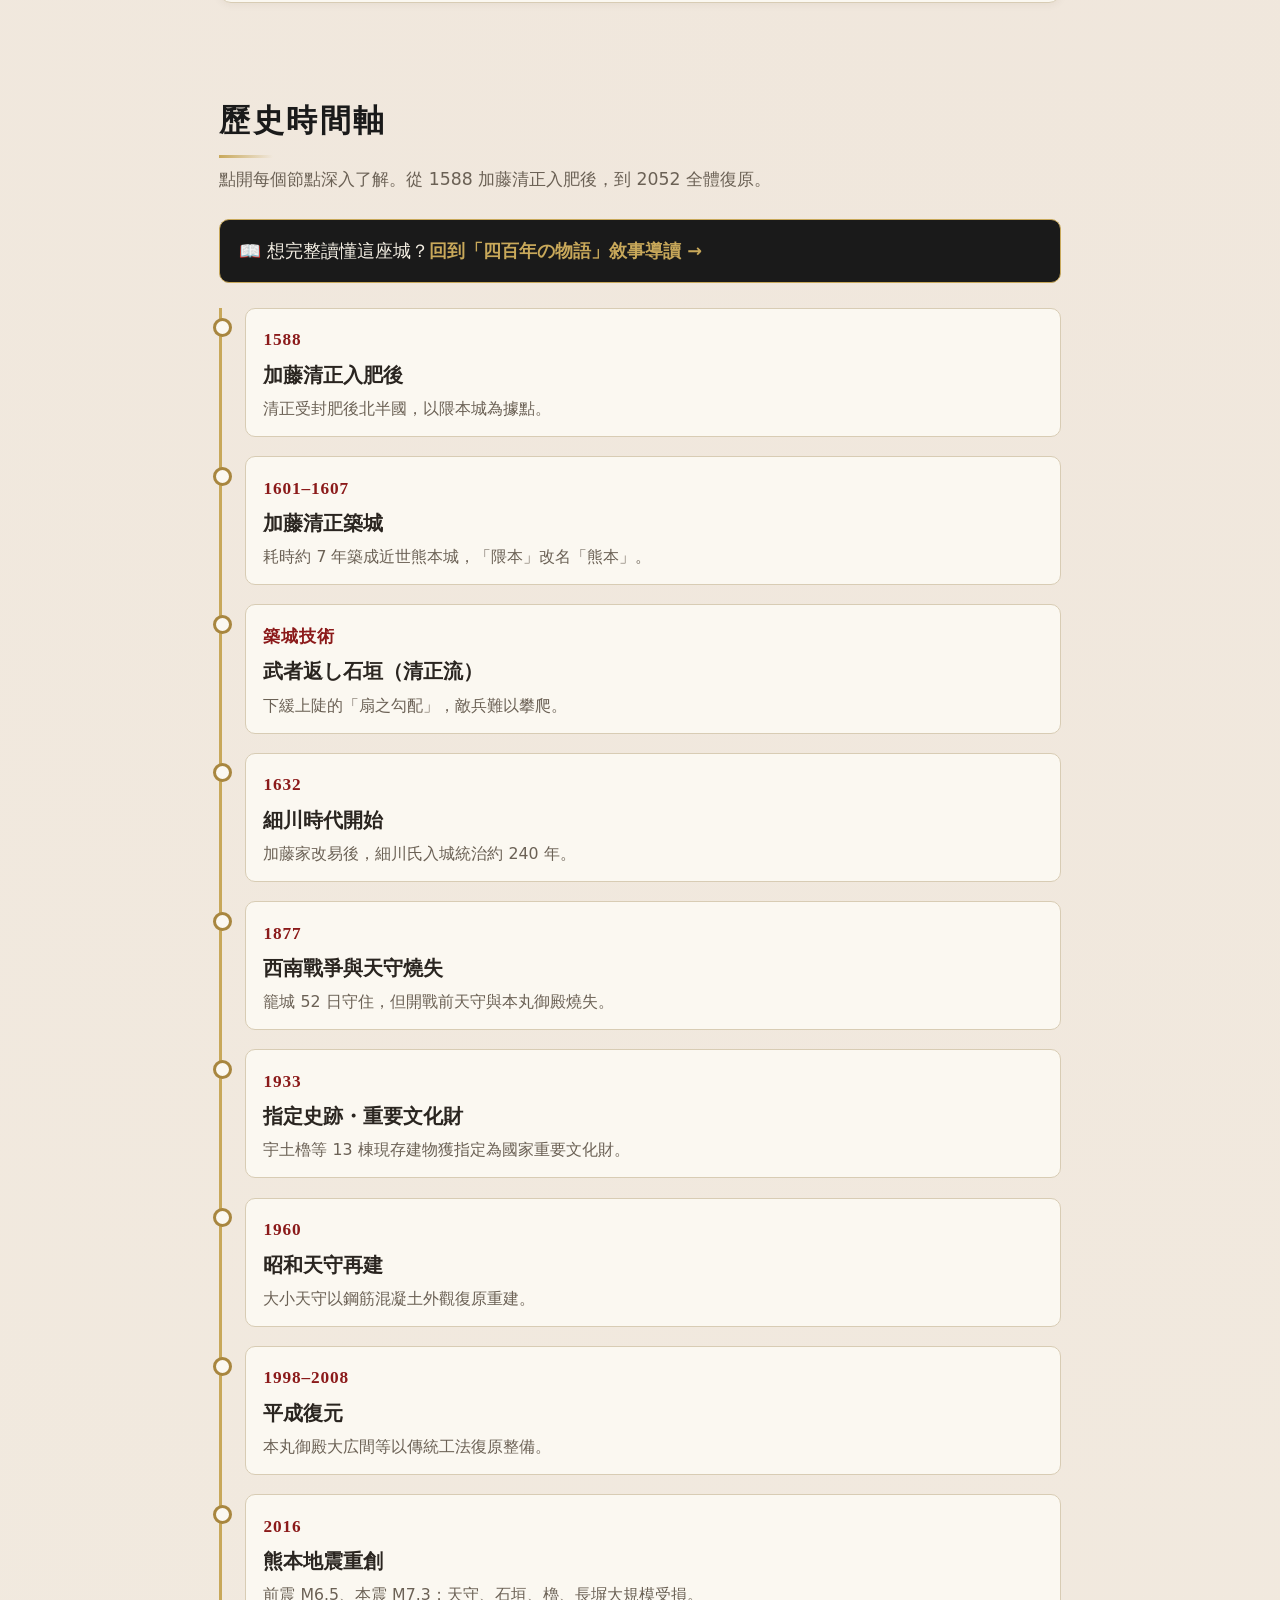
==== commit 552b5532: "feat: Add trivia and surrounding attractions sections to the guide - Introduced a new trivia section" ====
--- a/guide.html
+++ b/guide.html
@@ -14,12 +14,15 @@
 <body>
 
 <!-- 頂部導覽 -->
-<header class="topbar">
+<header class="topbar has-menu">
   <span class="brand">熊本城<span class="brand-sub">行程導覽</span></span>
-  <nav class="topnav">
+  <input type="checkbox" id="nav-toggle" class="nav-toggle" aria-label="開啟選單">
+  <label for="nav-toggle" class="nav-btn" aria-hidden="true"></label>
+  <nav class="topnav" id="topnav">
     <a href="index.html">📖 故事</a>
     <a href="#routes">路線</a>
     <a href="#spots">景點</a>
+    <a href="#trivia">冷知識</a>
     <a href="#around">周邊</a>
     <a href="#info">資訊</a>
   </nav>
@@ -87,6 +90,13 @@
   <div id="timeline" class="timeline"></div>
 </section>
 
+<!-- 冷知識 -->
+<section id="trivia" class="block">
+  <h2>不可不知的冷知識</h2>
+  <p class="block-lead">為什麼叫天守？為什麼是三名城？點開每一則，30 秒長一個知識。</p>
+  <div id="trivia-list" class="trivia-list"></div>
+</section>
+
 <!-- 熊本周邊延伸 -->
 <section id="around" class="block">
   <h2>熊本周邊延伸</h2>
@@ -127,6 +137,8 @@
 
 <script src="data/spots.js"></script>
 <script src="data/timeline.js"></script>
+<script src="data/around.js"></script>
+<script src="data/trivia.js"></script>
 <script src="js/app.js"></script>
 </body>
 </html>
--- a/css/style.css
+++ b/css/style.css
@@ -16,15 +16,20 @@
   --sans:"Noto Sans TC","Hiragino Sans","Yu Gothic",system-ui,sans-serif;
 }
 *{box-sizing:border-box;margin:0;padding:0}
-/* 根字級 120% = 整體字體放大 20%（所有字級皆以 rem 計，故一併等比放大）*/
+/* 根字級 120% = 桌機整體放大 20%；手機階梯式縮回（用 % 以尊重使用者瀏覽器字級設定）*/
 html{font-size:120%;scroll-behavior:smooth;scroll-padding-top:60px}
+@media(max-width:900px){html{font-size:115%}}
+@media(max-width:600px){html{font-size:106%}}
+@media(max-width:380px){html{font-size:100%}}
 body{
   font-family:var(--sans);color:var(--text);line-height:1.75;
   background:var(--washi);
+  overflow-x:hidden;
   background-image:
     radial-gradient(circle at 20% 10%, rgba(200,168,90,.05), transparent 40%),
     radial-gradient(circle at 80% 60%, rgba(139,26,26,.04), transparent 45%);
 }
+img{max-width:100%}
 a{color:var(--crimson);text-decoration:none}
 a:hover{text-decoration:underline}
 
@@ -40,9 +45,12 @@
 .brand-sub{font-size:.7rem;color:var(--gold);margin-left:.4rem;letter-spacing:.2em}
 .topnav a{color:var(--washi);margin-left:.9rem;font-size:.9rem}
 .topnav a:hover{color:var(--gold);text-decoration:none}
+/* 漢堡選單按鈕（桌機隱藏；手機規則見檔尾 RWD 區）*/
+.nav-toggle{position:absolute;opacity:0;width:1px;height:1px;pointer-events:none}
+.nav-btn{display:none}
 
 /* Hero */
-.hero{position:relative;height:62vh;min-height:340px;overflow:hidden;background:var(--ink)}
+.hero{position:relative;height:62vh;height:62svh;min-height:340px;overflow:hidden;background:var(--ink)}
 .hero-img{position:absolute;inset:0;background-size:cover;background-position:center;
   filter:brightness(.62) saturate(1.05);transform:scale(1.02)}
 .hero-overlay{position:absolute;inset:0;display:flex;flex-direction:column;
@@ -237,7 +245,182 @@
 .back-link{display:inline-block;margin:.2rem 0 1rem;font-size:.9rem}
 @media(max-width:560px){.figrow .hist-fig{flex:1 1 100%}}
 
-@media(max-width:520px){
-  .topnav a{margin-left:.6rem;font-size:.82rem}
-  .hero{height:54vh}
-}
+/* ============================================================
+   故事頁・敘事式滾動 (scrollytelling)
+   ============================================================ */
+
+/* 導覽列上的「開始規劃行程」主行動鈕 */
+.nav-cta{background:var(--crimson);color:#fff!important;padding:.3rem .7rem;border-radius:99px;
+  font-weight:600}
+.nav-cta:hover{background:#a11f1f;text-decoration:none!important}
+/* 行程頁 hero 上的回故事連結 */
+.hero-back{margin-top:.8rem;font-size:.85rem;color:var(--gold);border:1px solid rgba(200,168,90,.6);
+  padding:.3rem .9rem;border-radius:99px}
+.hero-back:hover{background:rgba(200,168,90,.15);text-decoration:none;color:#fff}
+
+/* 頂部閱讀進度條 */
+.scroll-progress{position:fixed;top:0;left:0;right:0;height:4px;z-index:60;background:transparent;
+  pointer-events:none}
+#sp-fill{height:100%;width:0;background:linear-gradient(90deg,var(--gold),var(--crimson));
+  transition:width .1s linear}
+
+/* 全幅封面 — .cover 必須 position:relative+height，才能框住 position:absolute 的 .hero-img */
+.cover{position:relative;height:100vh;height:100svh;min-height:520px;overflow:hidden;background:var(--ink)}
+.cover .hero-img{position:absolute;inset:0;background-size:cover;background-position:center;
+  filter:brightness(.5) saturate(1.05);transform:scale(1.05);
+  animation:coverZoom 20s ease-out forwards}
+@keyframes coverZoom{to{transform:scale(1.16)}}
+.cover-overlay{position:absolute;inset:0;display:flex;flex-direction:column;justify-content:center;
+  align-items:center;text-align:center;color:#fff;padding:1rem;
+  background:linear-gradient(180deg,rgba(0,0,0,.35),rgba(0,0,0,.2) 40%,rgba(0,0,0,.72))}
+.cover .kana{font-size:1rem;letter-spacing:.55em;color:var(--gold);margin-bottom:.4rem}
+.cover h1{font-family:var(--serif);font-size:clamp(3.2rem,16vw,7rem);letter-spacing:.2em;
+  text-shadow:0 4px 24px rgba(0,0,0,.6);font-weight:700;margin:.1rem 0}
+.cover-tag{font-size:1rem;letter-spacing:.22em;color:#f0e6cf;margin-top:.6rem}
+.scroll-hint{position:absolute;bottom:26px;left:50%;transform:translateX(-50%);color:var(--gold);
+  font-size:.82rem;letter-spacing:.18em;text-align:center;animation:bob 1.9s ease-in-out infinite}
+.scroll-hint:hover{text-decoration:none;color:#fff}
+.scroll-hint span{display:block;font-size:1.5rem;margin-top:.1rem}
+@keyframes bob{0%,100%{transform:translate(-50%,0)}50%{transform:translate(-50%,9px)}}
+.cover .hero-credit{z-index:2}
+
+/* 章節右側導覽圓點 */
+.chapter-dots{position:fixed;right:14px;top:50%;transform:translateY(-50%);z-index:55;
+  display:flex;flex-direction:column;gap:.75rem}
+.chapter-dots a{width:11px;height:11px;border-radius:50%;background:rgba(80,60,20,.25);
+  border:1px solid var(--gold-deep);transition:.2s;position:relative;display:block}
+.chapter-dots a.on{background:var(--crimson);border-color:var(--crimson);transform:scale(1.4)}
+.chapter-dots a::after{content:attr(data-label);position:absolute;right:20px;top:50%;
+  transform:translateY(-50%);white-space:nowrap;background:var(--ink);color:var(--washi);
+  font-size:.72rem;padding:.18rem .55rem;border-radius:6px;opacity:0;pointer-events:none;
+  transition:.2s;box-shadow:0 2px 8px rgba(0,0,0,.25)}
+.chapter-dots a:hover::after,.chapter-dots a.on::after{opacity:1}
+
+/* 進場動畫（防呆：預設隱藏只在 body.js-ready 時生效，腳本失敗時文字仍可見）*/
+body.js-ready .reveal{opacity:0;transform:translateY(28px);
+  transition:opacity .8s ease,transform .8s ease}
+body.js-ready .reveal.in-view{opacity:1;transform:none}
+@media(prefers-reduced-motion:reduce){
+  body.js-ready .reveal{opacity:1!important;transform:none!important}
+  .cover .hero-img{animation:none}
+  .scroll-hint{animation:none}
+}
+
+/* 故事章節容器 */
+.story-chapter{max-width:820px;margin:0 auto;padding:3rem 1rem;scroll-margin-top:60px}
+.story-chapter.hist-block{margin-bottom:0}
+.story-chapter .hist-intro{margin-bottom:1rem}
+
+/* 章節標題：序號徽章 ＋ 小標籤 ＋ 主標題（清楚的層級）*/
+.ch-head{display:flex;align-items:center;gap:.9rem;margin-bottom:1.3rem}
+.ch-num{flex:0 0 auto;width:2.9rem;height:2.9rem;border-radius:50%;display:flex;
+  align-items:center;justify-content:center;font-family:var(--serif);font-size:1.4rem;
+  font-weight:700;color:var(--gold-deep);background:var(--paper);
+  border:2px solid var(--gold);box-shadow:0 2px 8px rgba(168,134,63,.18)}
+.ch-eyebrow{display:block;font-family:var(--sans);font-size:.74rem;letter-spacing:.28em;
+  color:var(--gold-deep);text-transform:uppercase;margin-bottom:.15rem}
+.ch-head h2{font-family:var(--serif);font-size:clamp(1.35rem,5.5vw,1.7rem);letter-spacing:.05em;
+  color:var(--ink);line-height:1.3}
+.ch-head h2::after{content:none}
+
+/* 故事→景點 連結卡 */
+.spot-link{display:flex;align-items:center;gap:.8rem;background:var(--ink);color:var(--washi);
+  border:1px solid var(--gold);border-radius:12px;padding:.85rem 1rem;margin:1.4rem 0 .3rem;
+  text-decoration:none;transition:.2s}
+.spot-link:hover{background:#241f1a;text-decoration:none;transform:translateX(4px)}
+.spot-link .sl-ico{font-size:1.5rem;flex:0 0 auto}
+.spot-link .sl-txt{flex:1;font-size:.88rem;line-height:1.55;color:#e8ddc6}
+.spot-link .sl-txt b{color:var(--gold);font-family:var(--serif);font-size:1.02rem;display:block;
+  margin-bottom:.15rem;letter-spacing:.04em}
+.spot-link .sl-go{color:var(--gold);font-size:1.3rem;flex:0 0 auto}
+
+/* 故事結尾 CTA */
+.story-end{max-width:820px;margin:1rem auto 0;padding:2.8rem 1rem 1.5rem;text-align:center}
+.story-end h2{font-family:var(--serif);font-size:clamp(1.5rem,6vw,1.9rem);letter-spacing:.08em;
+  margin-bottom:.6rem;color:var(--ink)}
+.story-end p{color:var(--muted);margin-bottom:1.5rem}
+.big-cta{display:inline-block;background:var(--crimson);color:#fff;font-family:var(--serif);
+  font-size:1.18rem;letter-spacing:.1em;padding:.9rem 2.1rem;border-radius:99px;text-decoration:none;
+  box-shadow:0 4px 16px rgba(139,26,26,.35);transition:.2s}
+.big-cta:hover{background:#a11f1f;text-decoration:none;transform:translateY(-2px)}
+.story-end .sub-links{margin-top:1.1rem;font-size:.9rem;color:var(--muted)}
+.story-end .sub-links a{margin:0 .3rem}
+
+/* 周邊延伸：距離徽章、地圖連結、景點→故事回連 */
+.spot-distance{font-size:.7rem;color:var(--gold-deep);border:1px solid var(--line);
+  padding:1px 7px;border-radius:99px;white-space:nowrap;margin-top:.2rem}
+.spot-links{display:flex;flex-wrap:wrap;gap:.5rem;margin-top:.9rem}
+.spot-link-out{display:inline-block;font-size:.84rem;color:var(--crimson);border:1px solid var(--line);
+  padding:.35rem .85rem;border-radius:99px;transition:.2s}
+.spot-link-out:hover{border-color:var(--crimson);text-decoration:none;background:#fff}
+.read-story{display:inline-block;margin-top:.8rem;font-size:.84rem;color:var(--gold-deep);
+  border-left:3px solid var(--gold);padding:.15rem .6rem;background:#fbf3df;border-radius:0 6px 6px 0}
+.read-story:hover{color:var(--crimson);text-decoration:none}
+
+@media(max-width:680px){
+  .chapter-dots{display:none}
+  .ch-num{width:2.5rem;height:2.5rem;font-size:1.2rem}
+  .story-chapter{padding:2.2rem 1rem}
+}
+
+/* 冷知識 Q&A */
+.trivia-list{display:grid;gap:.7rem}
+@media(min-width:640px){.trivia-list{grid-template-columns:1fr 1fr;align-items:start}}
+.trivia{background:var(--paper);border:1px solid var(--line);border-radius:10px;overflow:hidden}
+.trivia summary{list-style:none;cursor:pointer;display:flex;align-items:flex-start;gap:.55rem;
+  padding:.75rem .9rem;transition:.2s;font-family:var(--serif)}
+.trivia summary::-webkit-details-marker{display:none}
+.trivia summary::after{content:"＋";margin-left:auto;color:var(--gold-deep);font-family:var(--sans);
+  font-weight:700;flex:0 0 auto}
+.trivia[open] summary::after{content:"－"}
+.trivia summary:hover{background:#fff}
+.trivia[open] summary{background:#fff;border-bottom:1px solid var(--line)}
+.tv-tag{flex:0 0 auto;font-family:var(--sans);font-size:.66rem;letter-spacing:.08em;color:#fff;
+  background:var(--gold-deep);padding:.14rem .5rem;border-radius:99px;margin-top:.2rem}
+.tv-q{font-size:.95rem;font-weight:600;color:var(--ink);line-height:1.5}
+.tv-a{padding:.75rem .9rem;font-size:.9rem;color:var(--ink-soft);line-height:1.7}
+.tv-a p{margin:0}
+
+/* ============================================================
+   手機 RWD（響應式）
+   ============================================================ */
+@media(max-width:600px){
+  /* --- 行程頁：純 CSS 漢堡選單（規則全部 scope 在 .has-menu）--- */
+  .has-menu .nav-btn{
+    display:inline-flex;align-items:center;justify-content:center;
+    width:2.6rem;height:2.6rem;margin:-.3rem 0;border-radius:7px;
+    color:var(--washi);font-size:1.5rem;cursor:pointer;line-height:1}
+  .has-menu .nav-btn::before{content:"\2630"}                 /* ☰ */
+  .has-menu .nav-toggle:checked ~ .nav-btn::before{content:"\2715"} /* ✕ */
+  .has-menu .nav-btn:hover{background:rgba(255,255,255,.1)}
+  .has-menu .topnav{
+    display:none;position:absolute;top:100%;left:0;right:0;
+    flex-direction:column;background:rgba(20,18,16,.985);
+    border-bottom:2px solid var(--gold);padding:.3rem 1rem .6rem;
+    box-shadow:0 10px 22px rgba(0,0,0,.4)}
+  .has-menu .nav-toggle:checked ~ .topnav{display:flex}
+  .has-menu .topnav a{
+    margin:0;padding:.8rem .3rem;font-size:1rem;
+    border-bottom:1px solid rgba(255,255,255,.08)}
+  .has-menu .topnav a:last-child{border-bottom:none}
+
+  /* --- 故事頁導覽（無漢堡，2 項）小螢幕微調 --- */
+  .topbar:not(.has-menu) .topnav a{margin-left:.55rem;font-size:.85rem}
+
+  /* --- 共用小螢幕微調 --- */
+  .block{padding:1.8rem 1rem}
+  .story-chapter{padding:2rem 1rem}
+  .cover .kana{letter-spacing:.35em;font-size:.85rem}
+  .cover-tag{letter-spacing:.16em;font-size:.92rem}
+  .hero-tag{letter-spacing:.12em}
+  .spot-link{gap:.6rem;padding:.75rem .85rem}
+  .spot-link .sl-ico{font-size:1.3rem}
+}
+
+@media(max-width:480px){
+  .brand-sub{display:none}                       /* 騰出導覽列空間 */
+}
+@media(max-width:400px){
+  /* 故事頁極窄螢幕：只留「開始規劃行程」CTA，隱藏純文字連結 */
+  .topbar:not(.has-menu) .topnav a:not(.nav-cta){display:none}
+}
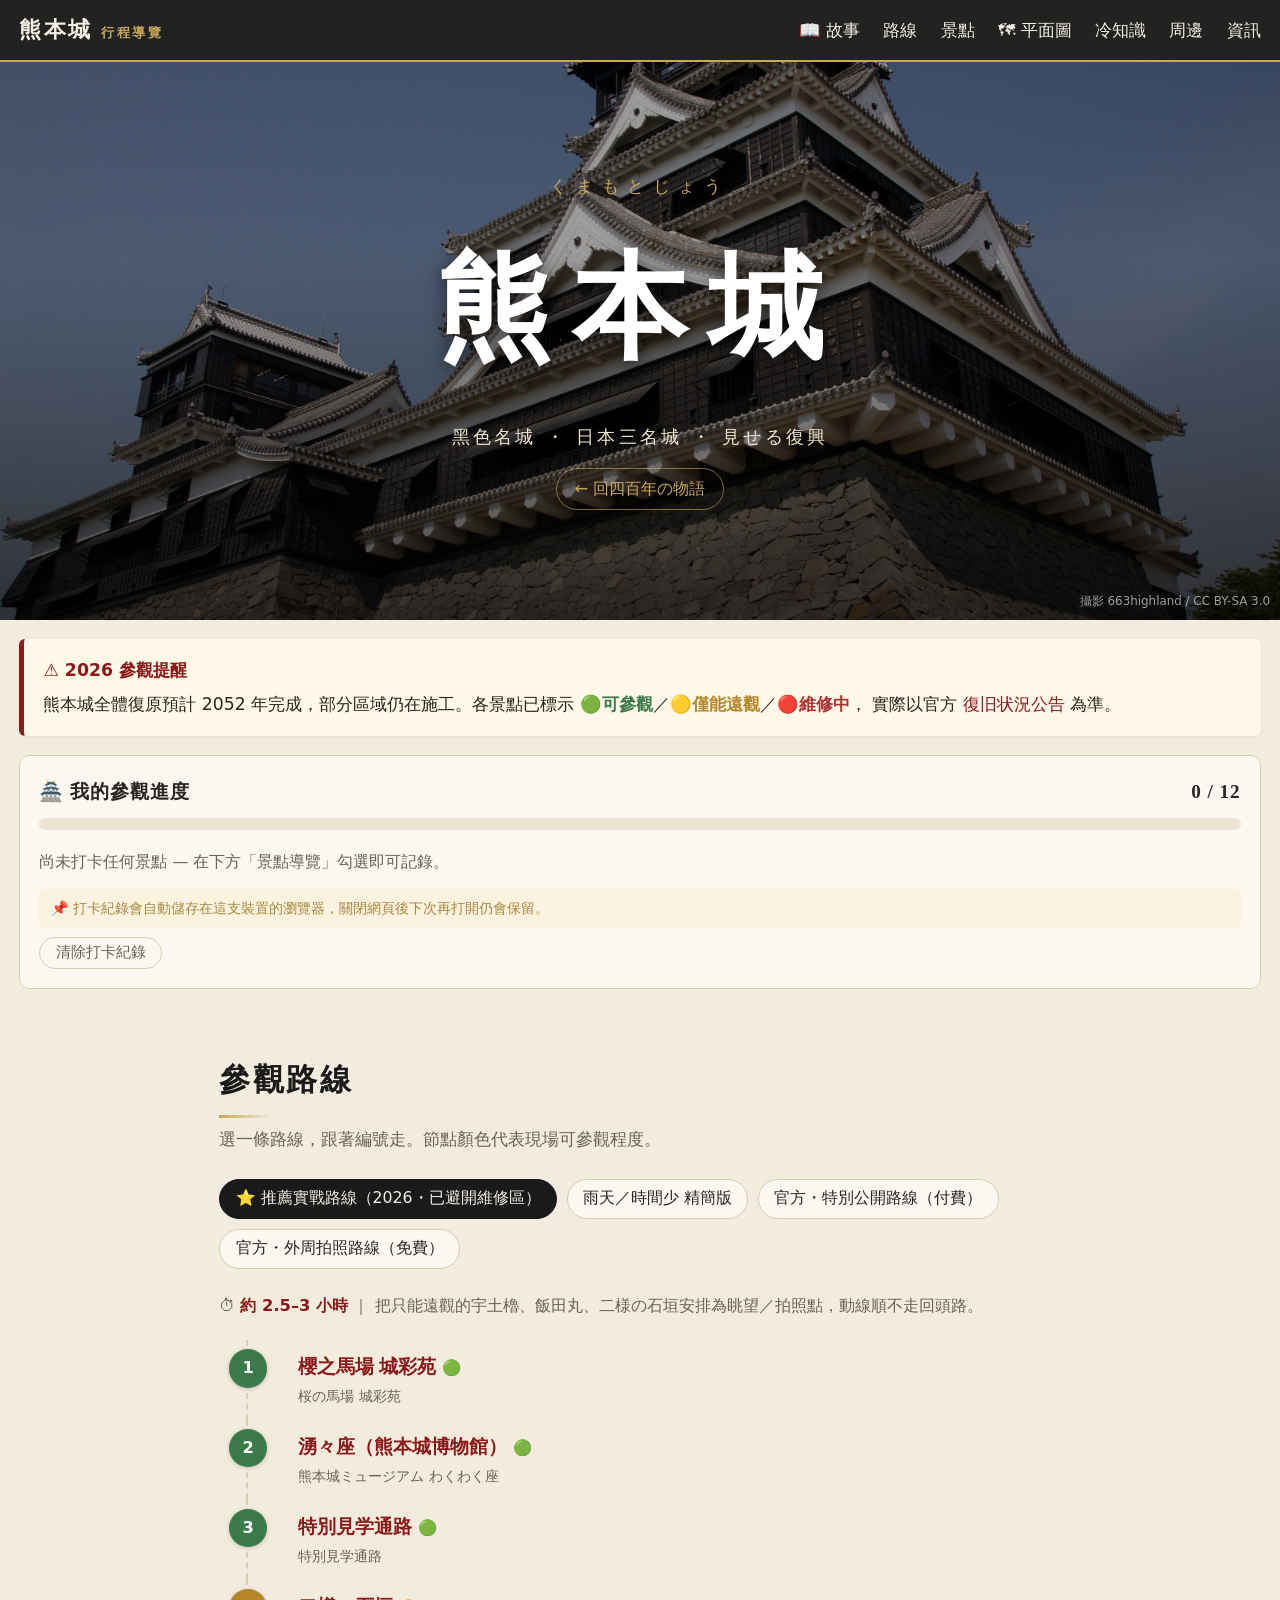
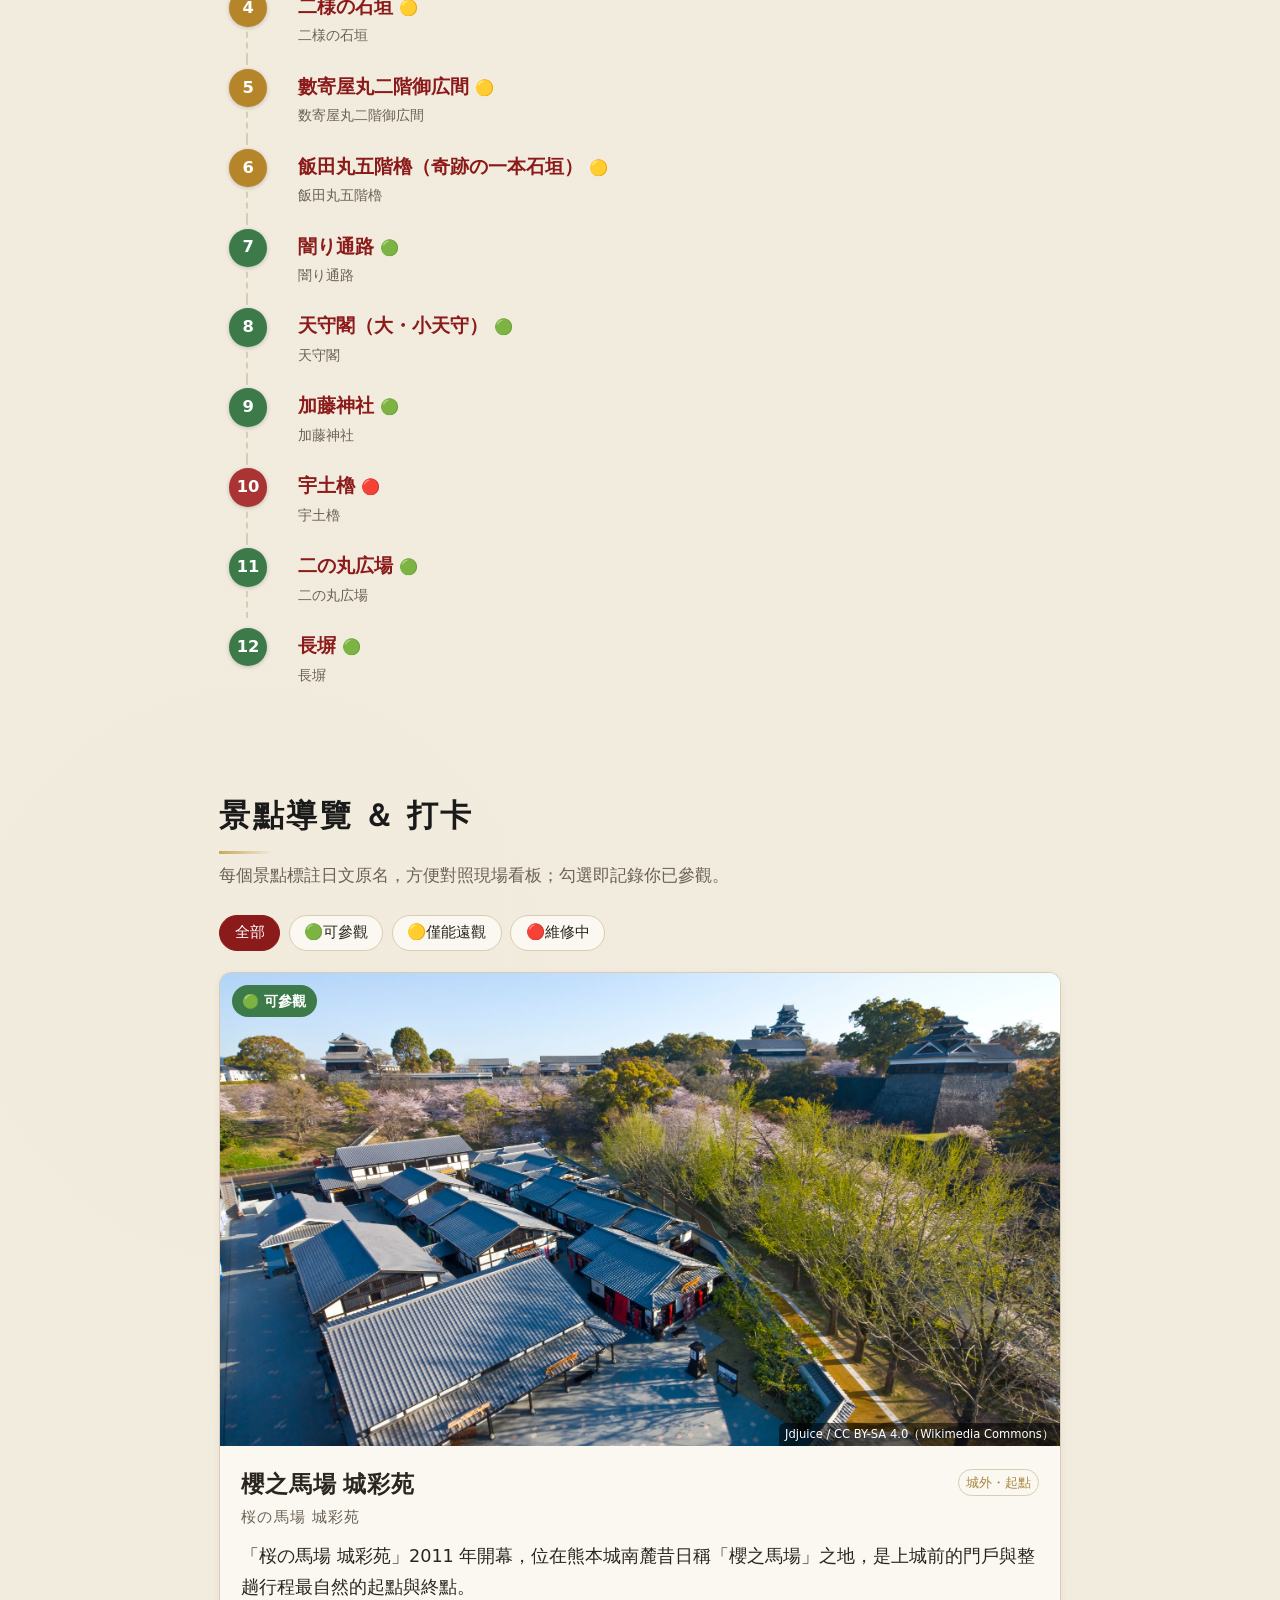
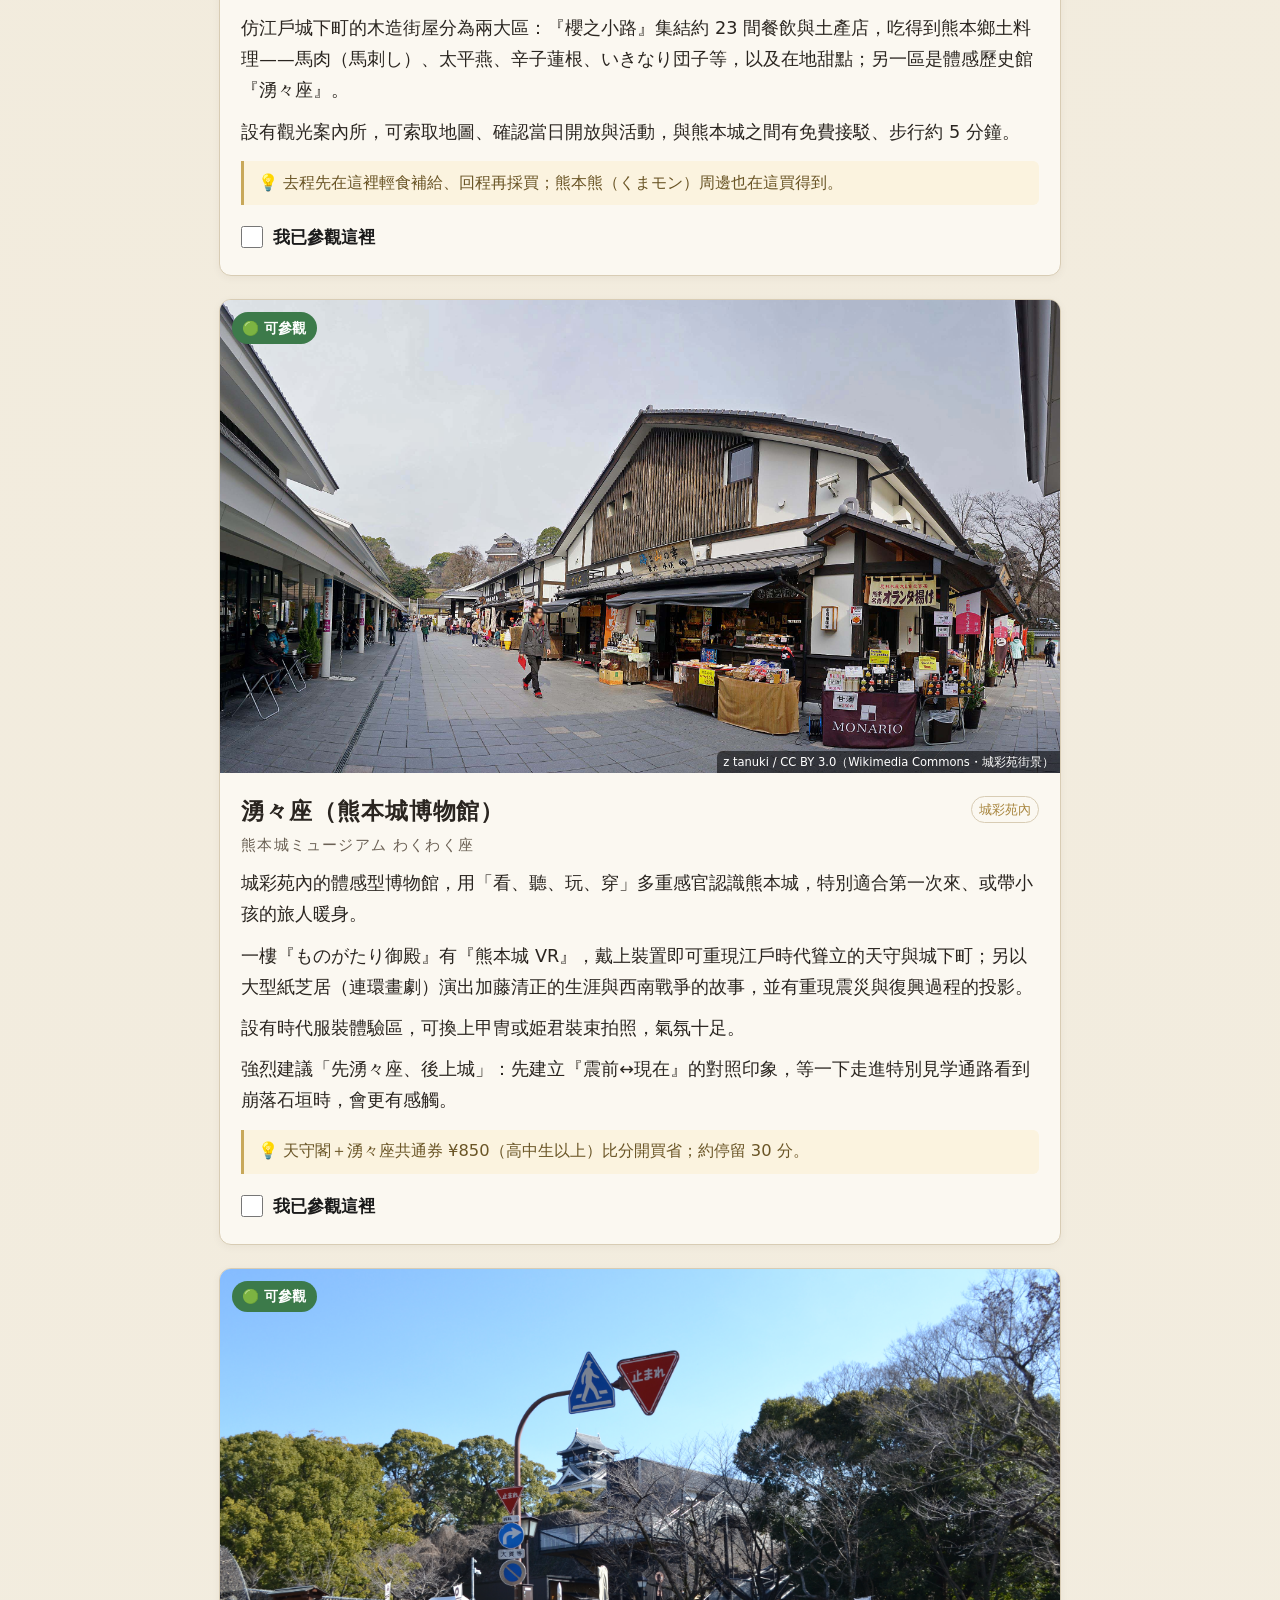
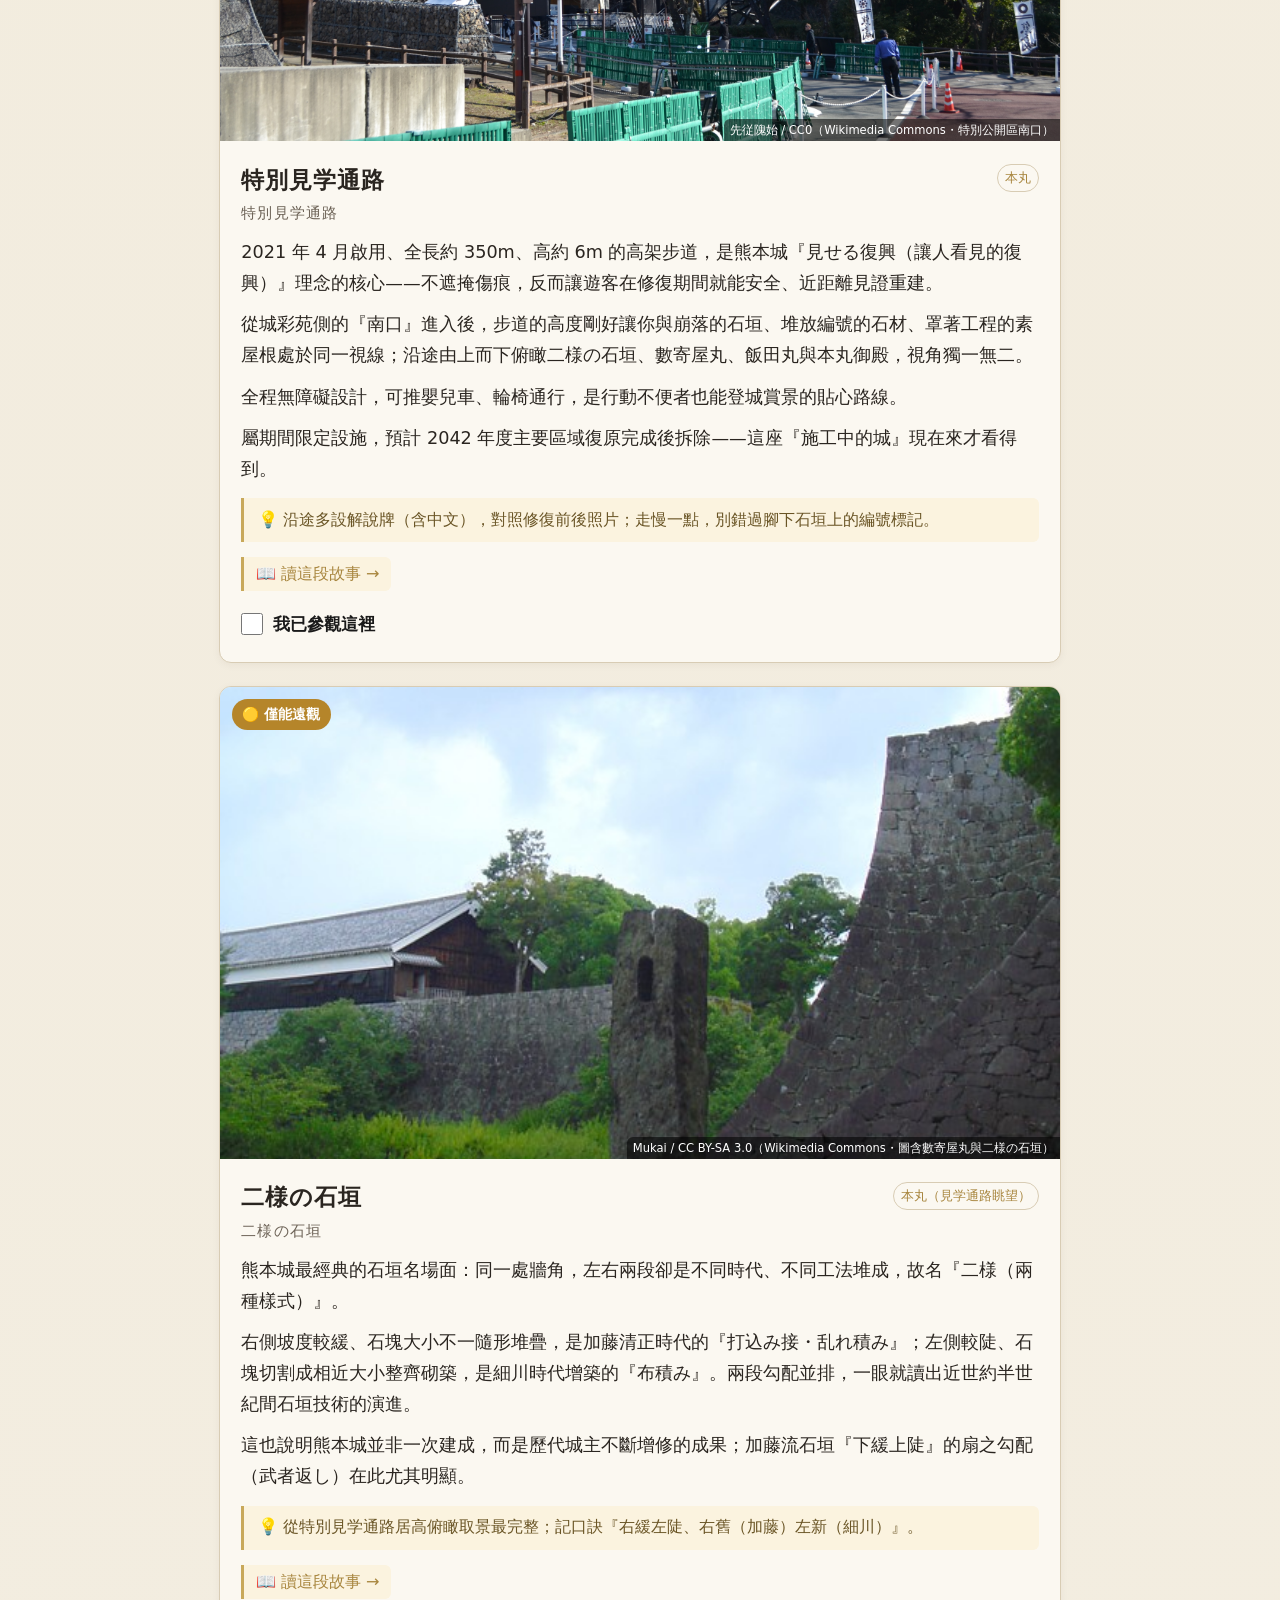
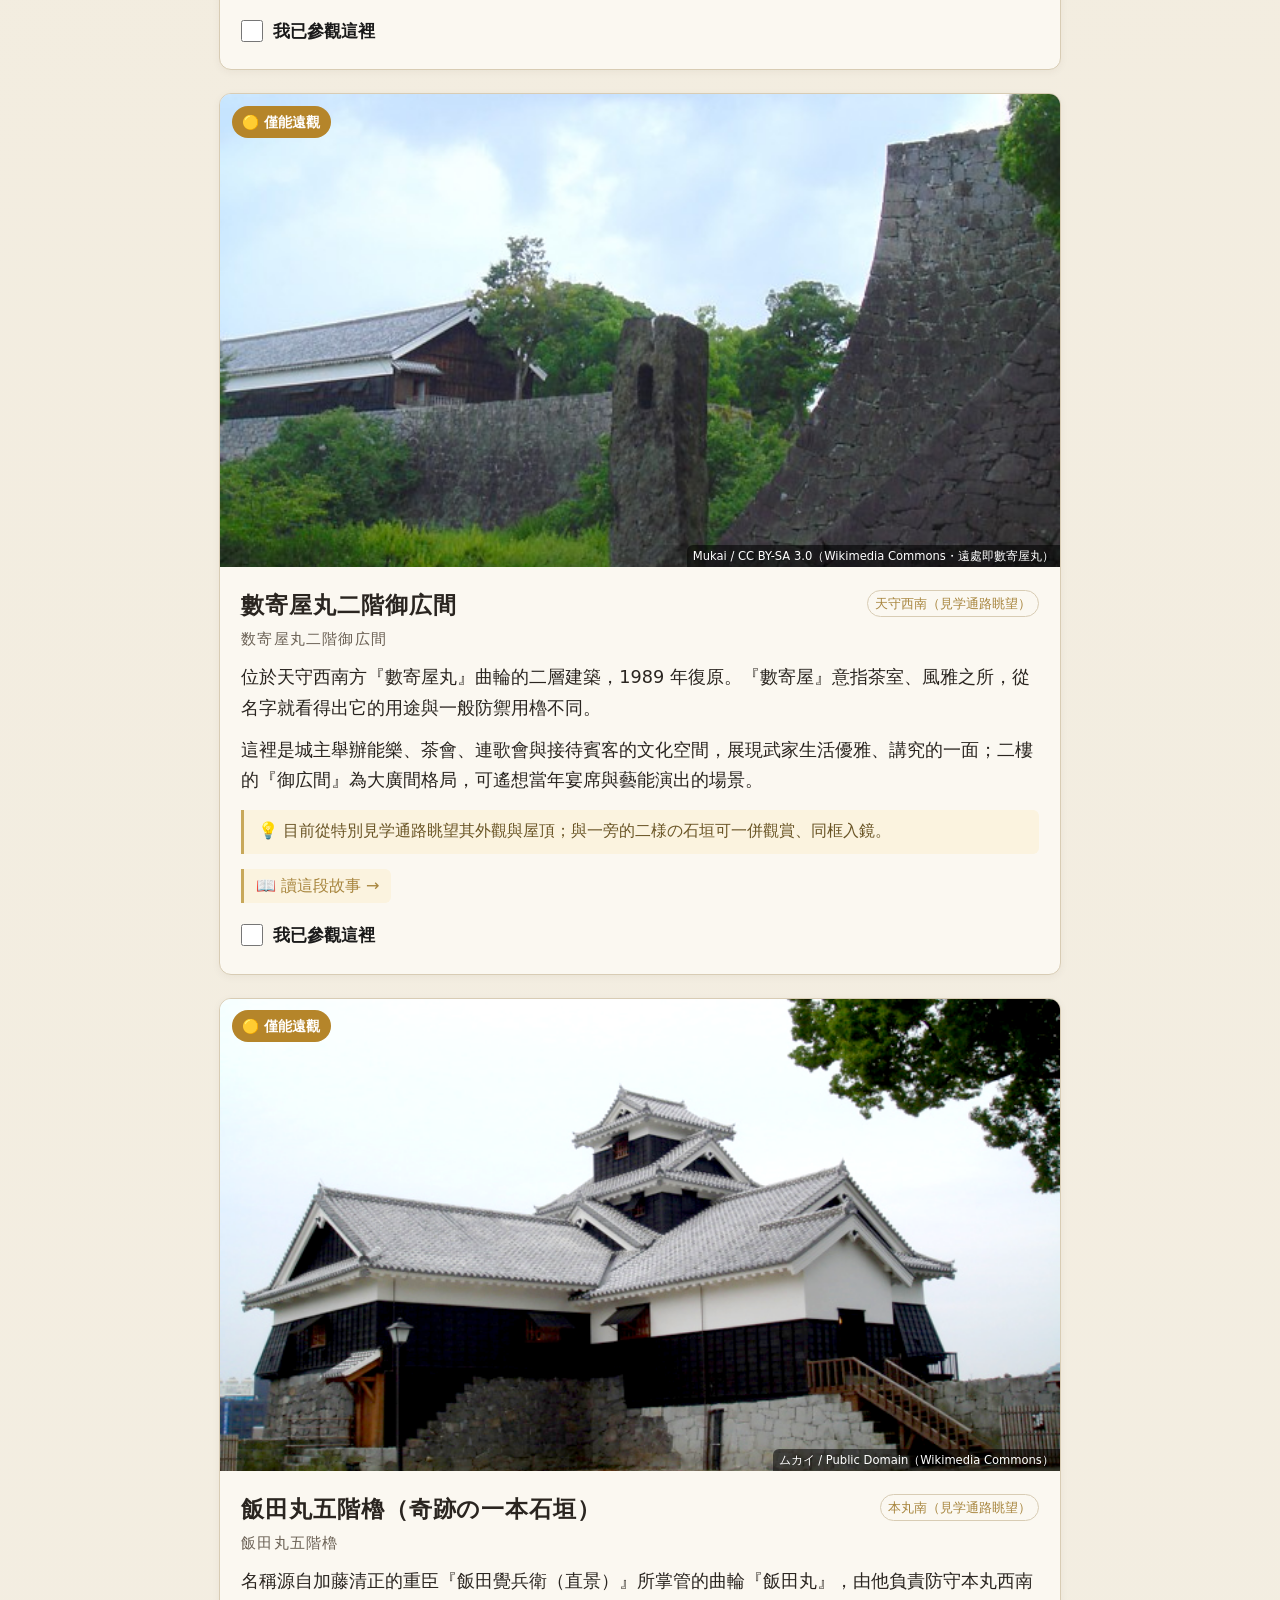
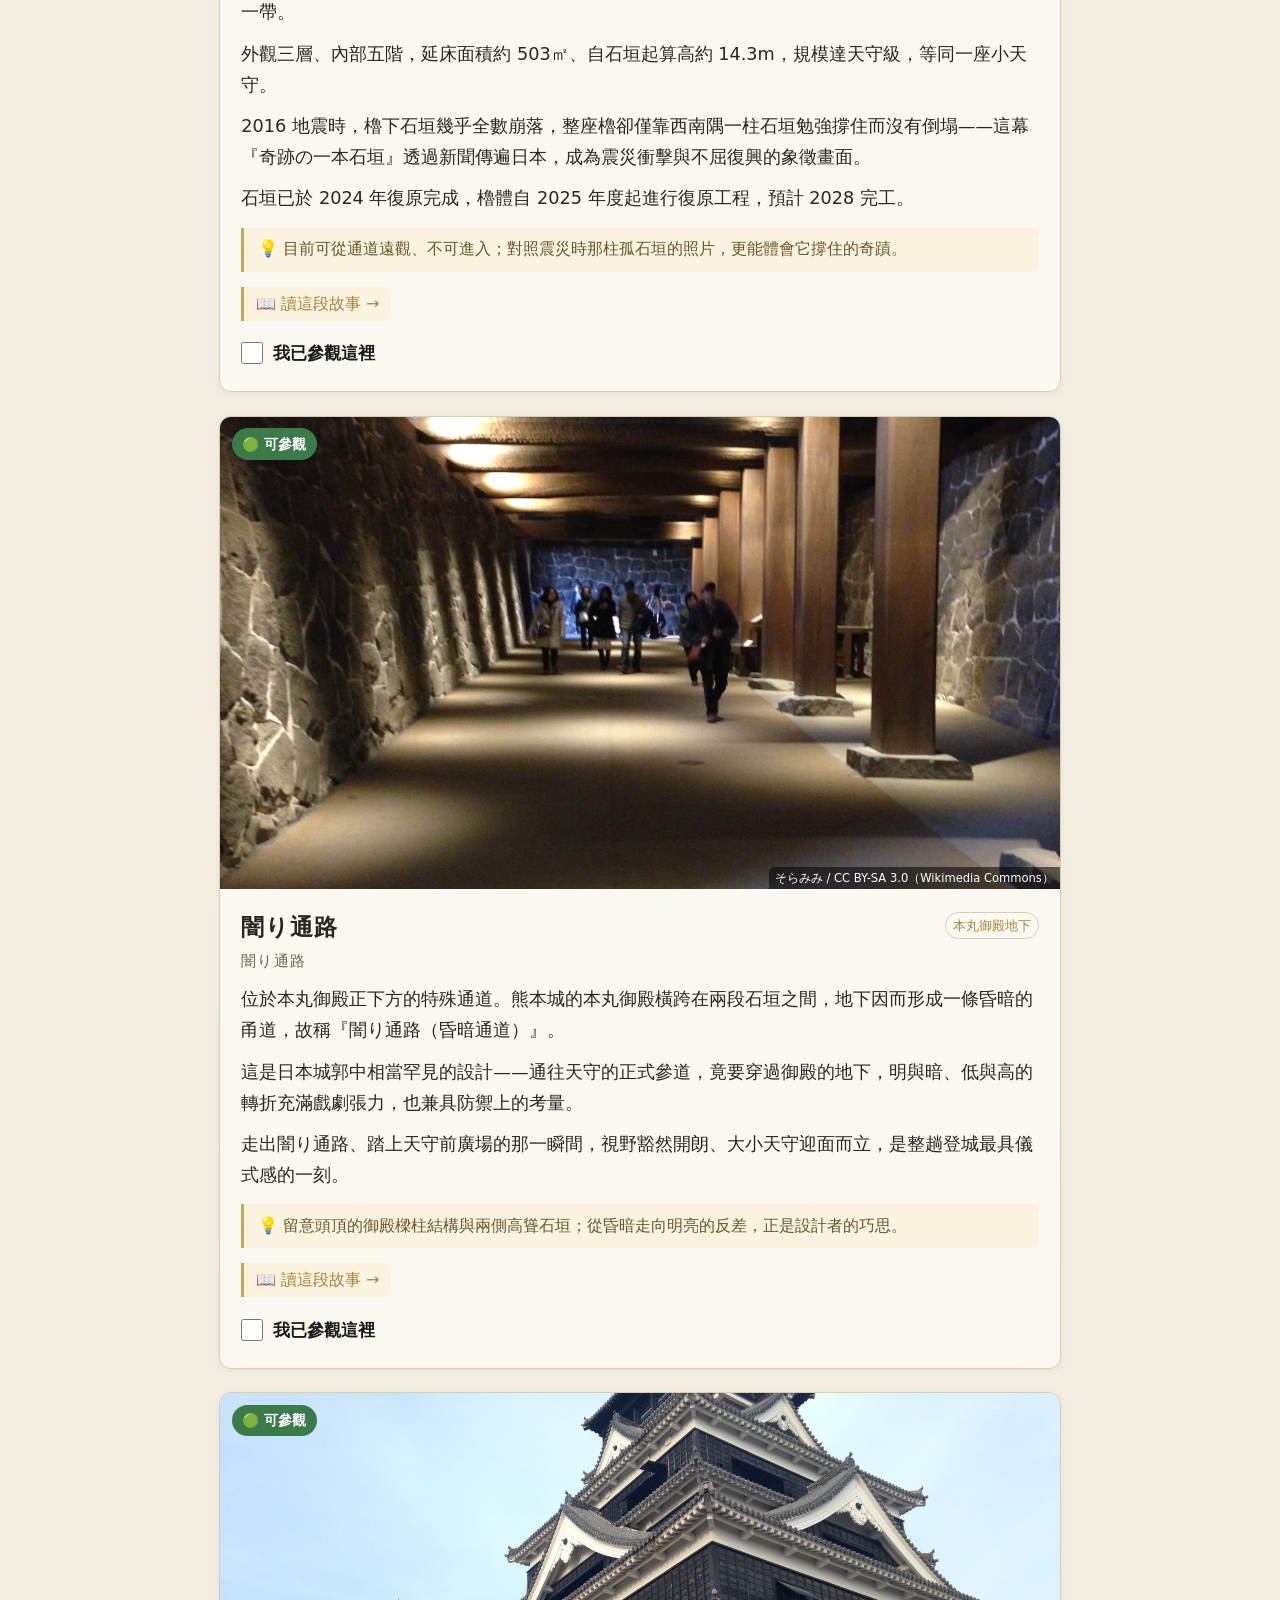
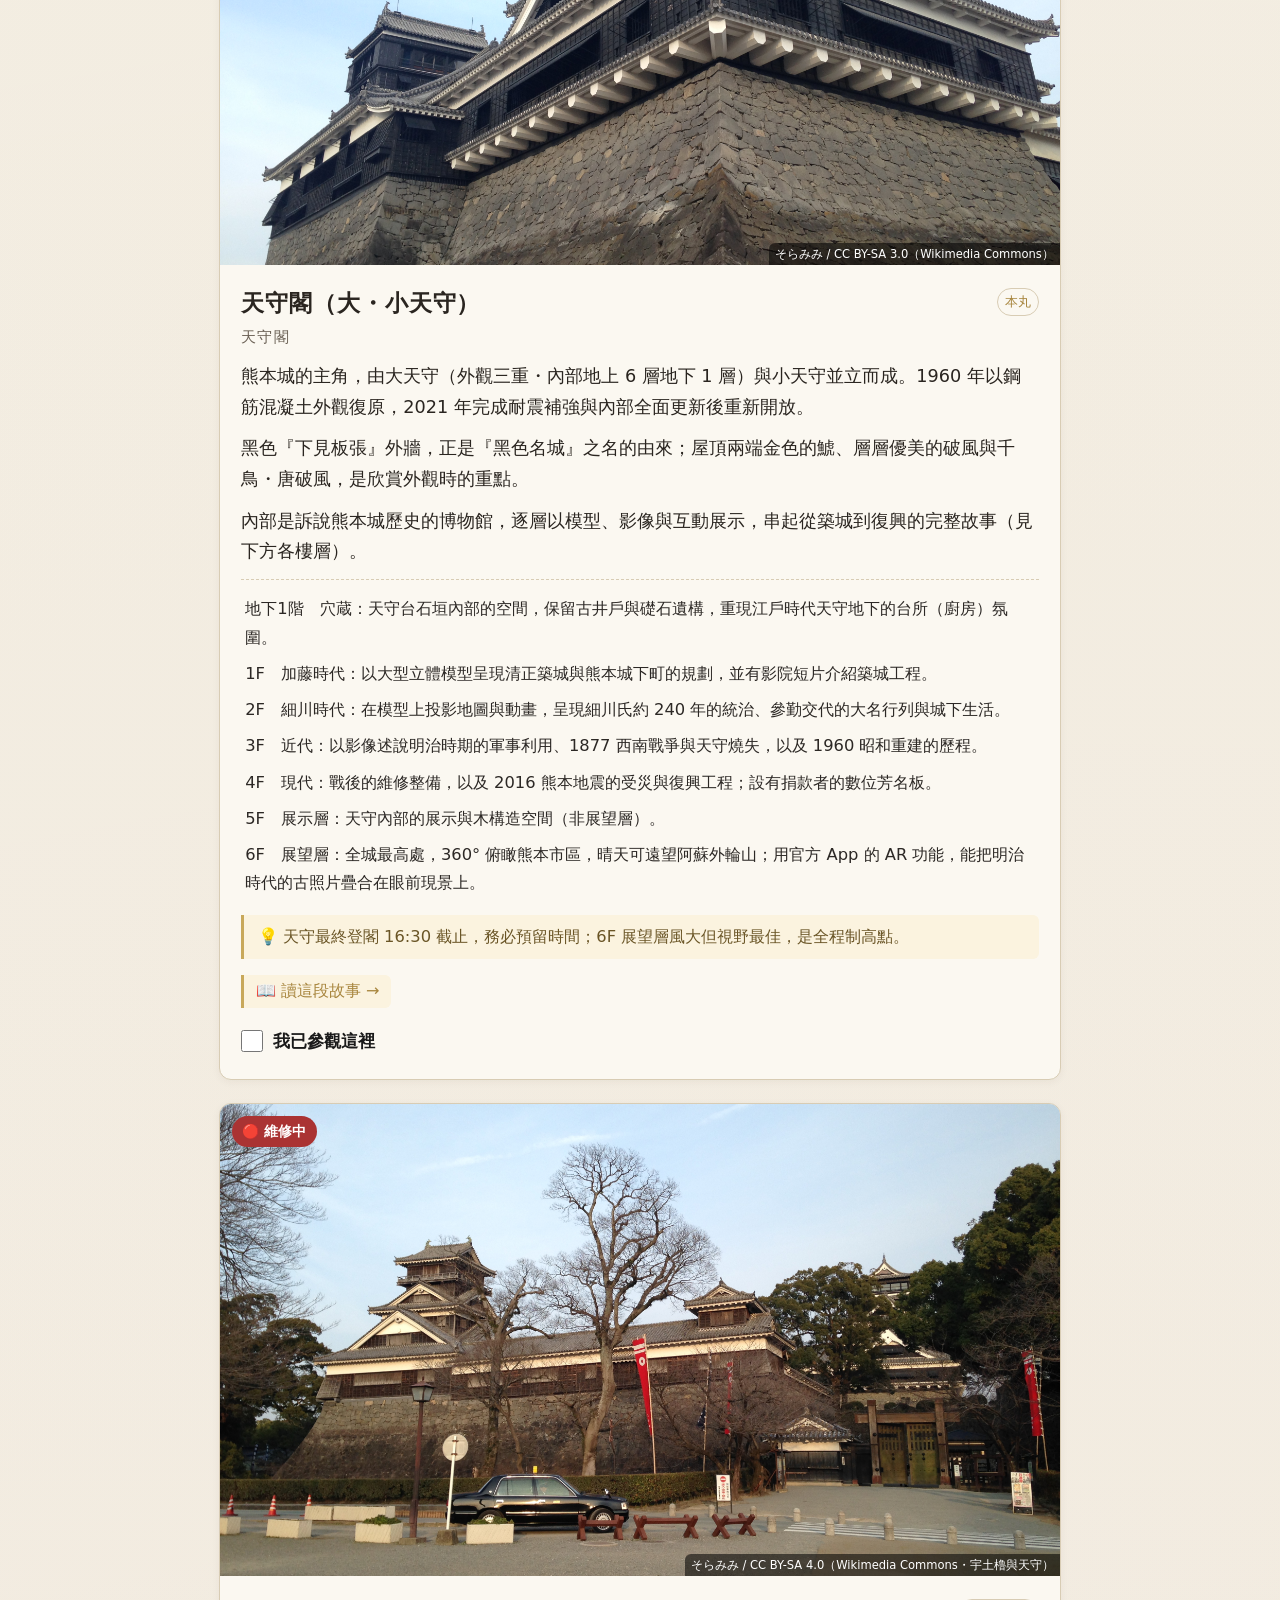
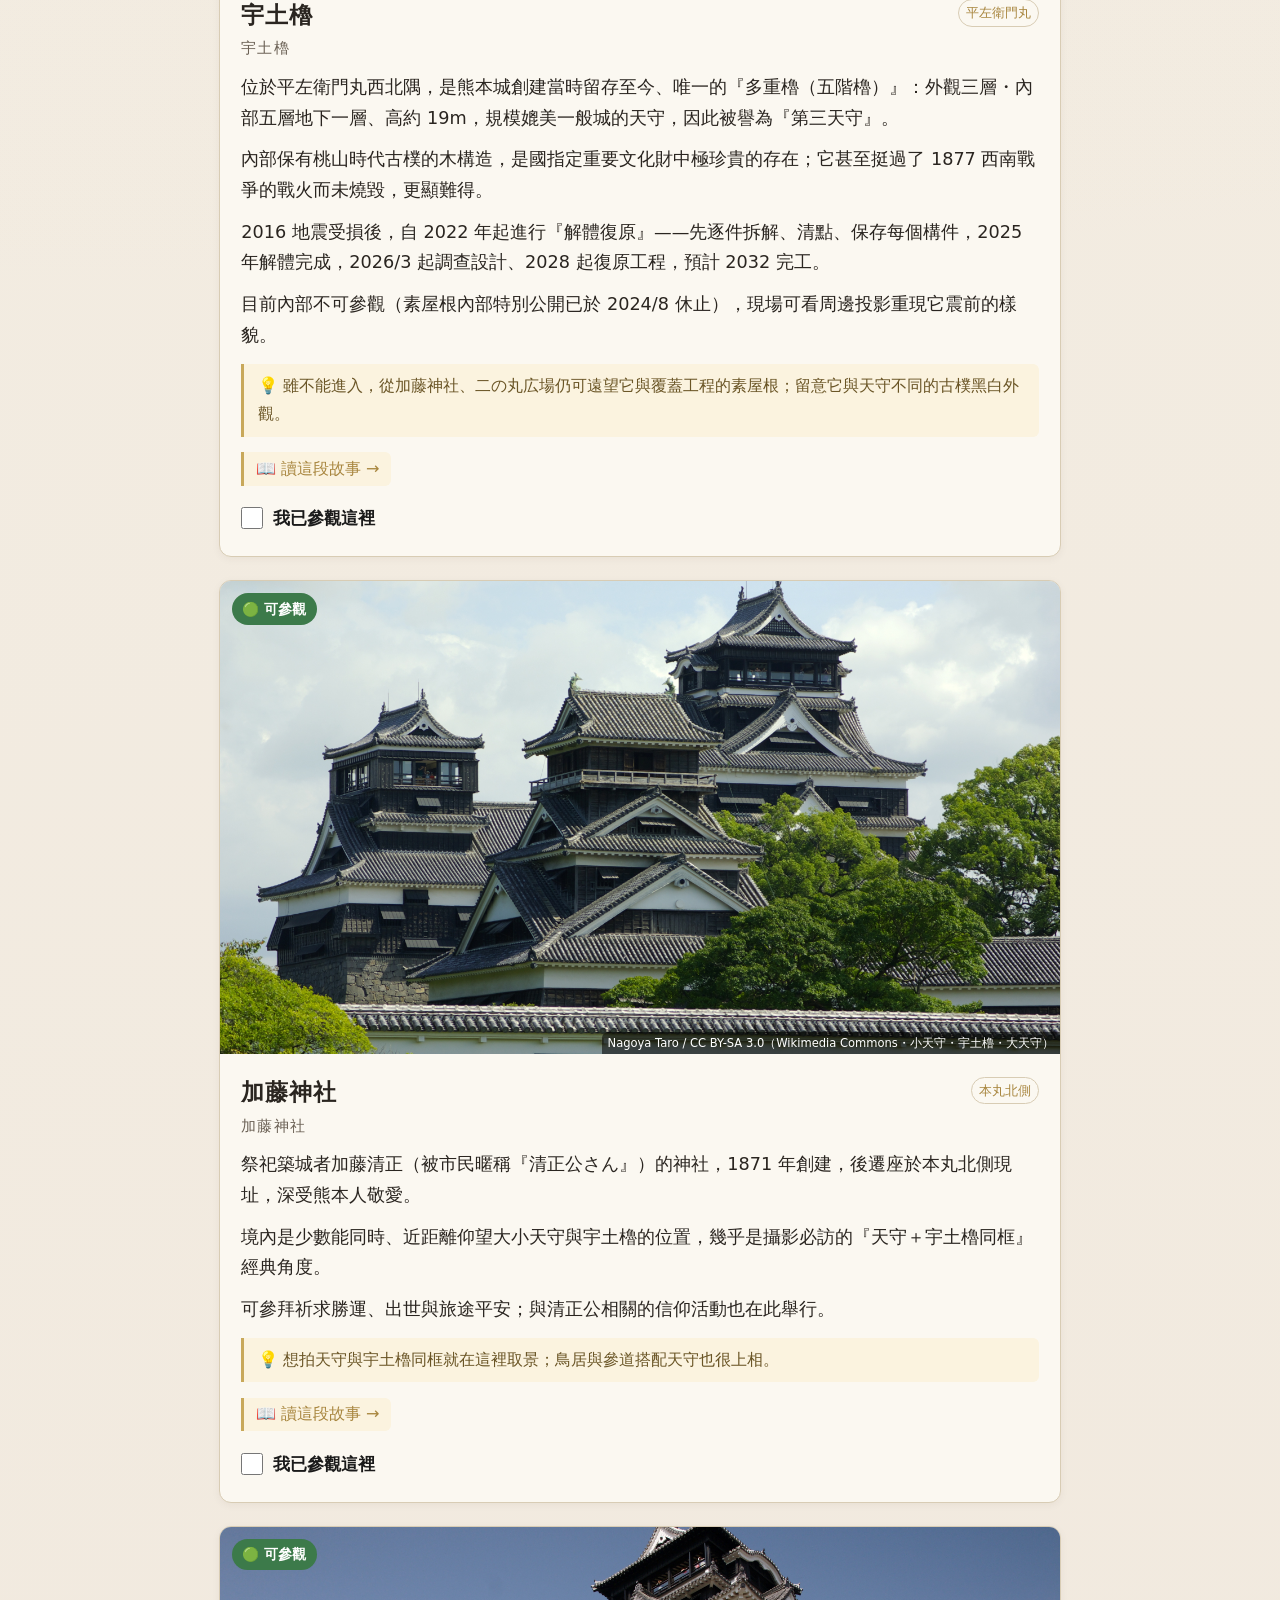
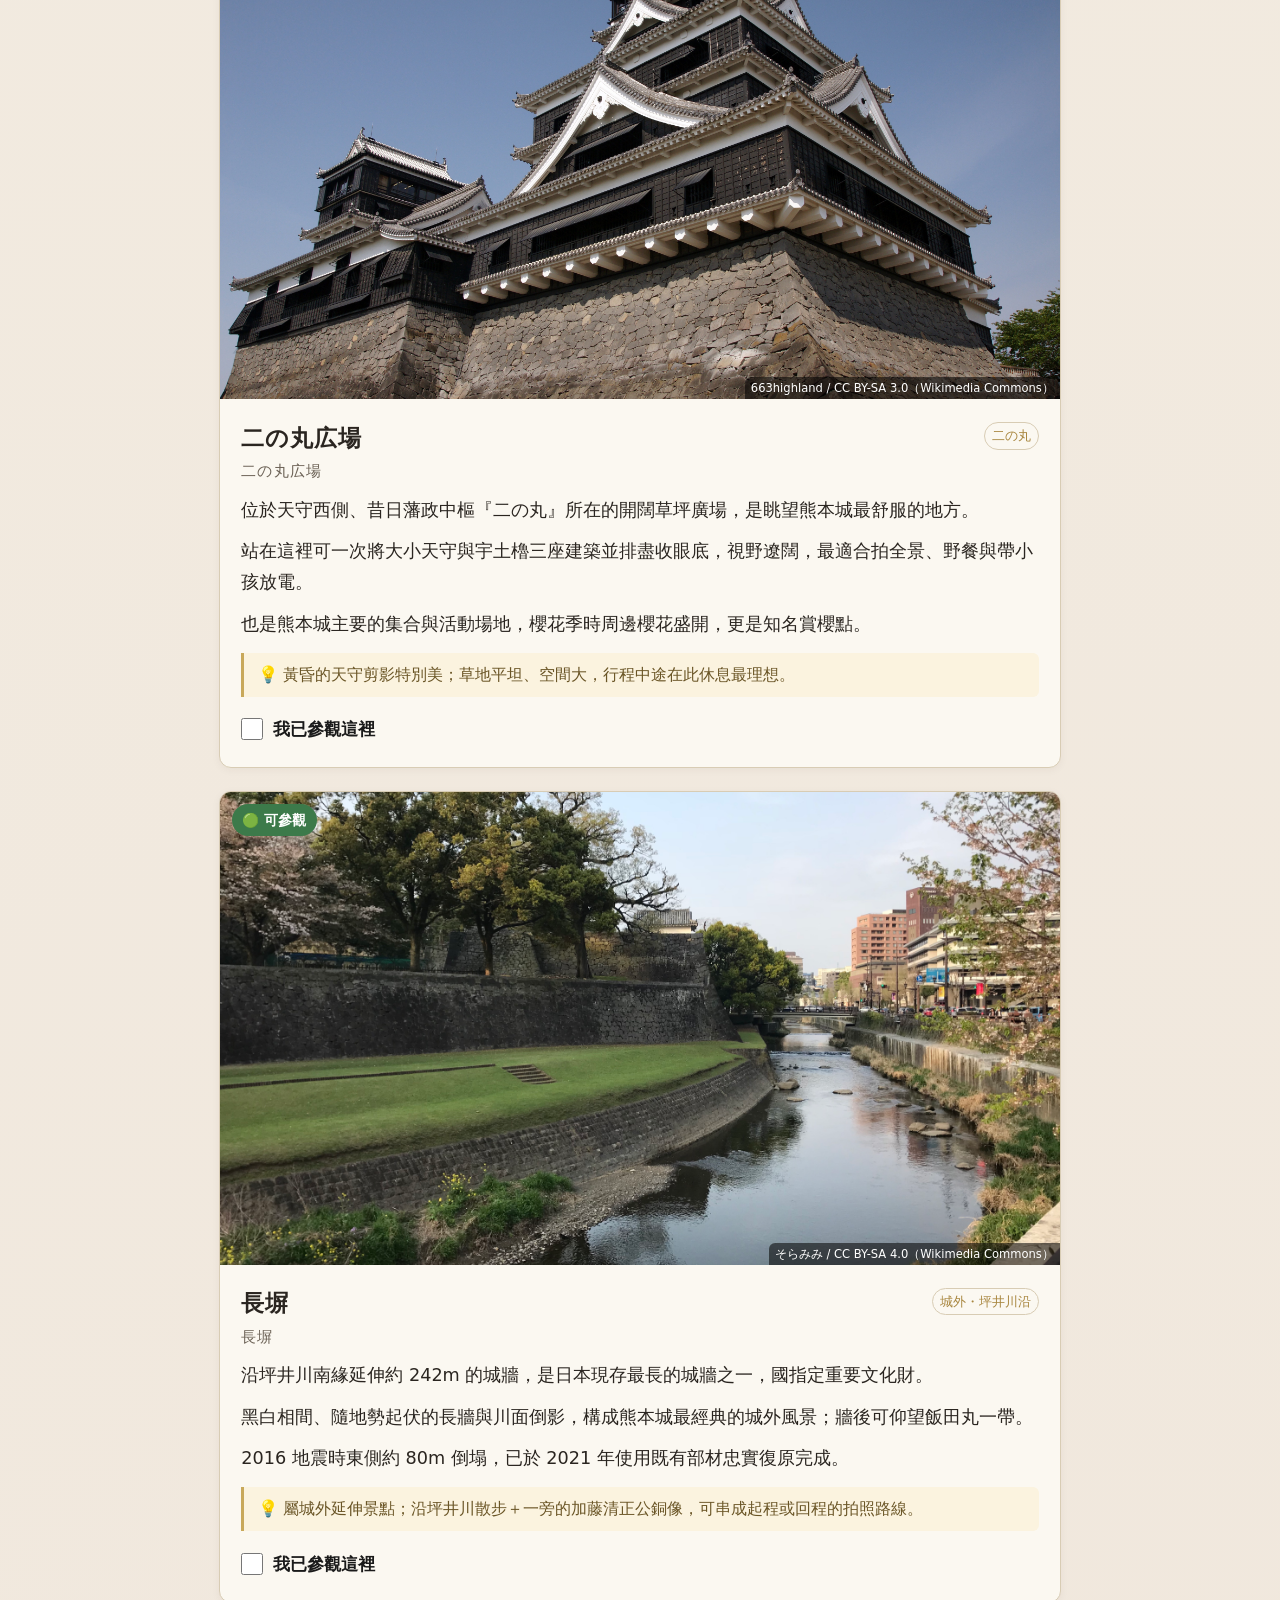
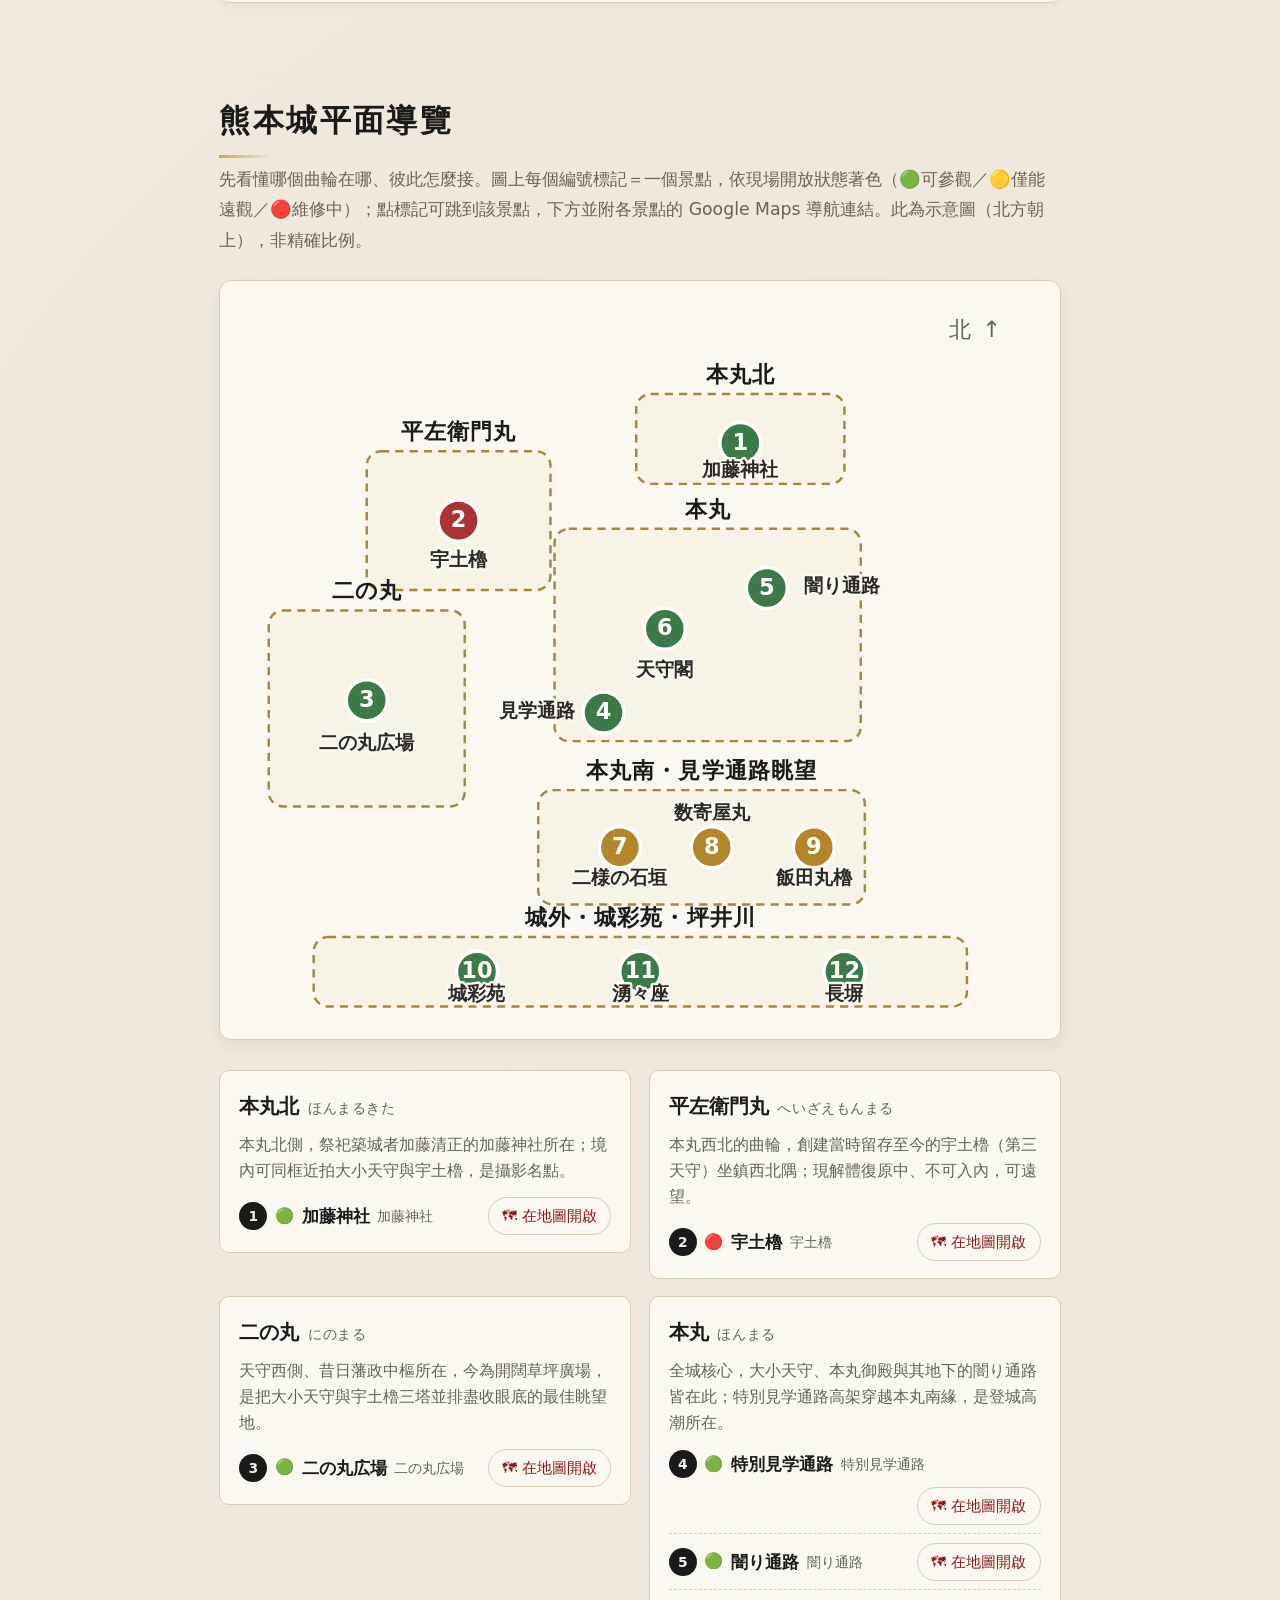
==== commit fa7bb2f3: "feat: Add layout section with SVG map and navigation for Kumamoto Castle" ====
--- a/guide.html
+++ b/guide.html
@@ -22,6 +22,7 @@
     <a href="index.html">📖 故事</a>
     <a href="#routes">路線</a>
     <a href="#spots">景點</a>
+    <a href="#layout">🗺 平面圖</a>
     <a href="#trivia">冷知識</a>
     <a href="#around">周邊</a>
     <a href="#info">資訊</a>
@@ -82,6 +83,14 @@
   <div id="spot-list" class="spot-list"></div>
 </section>
 
+<!-- 熊本城平面導覽 -->
+<section id="layout" class="block">
+  <h2>熊本城平面導覽</h2>
+  <p class="block-lead">先看懂哪個曲輪在哪、彼此怎麼接。圖上每個編號標記＝一個景點，依現場開放狀態著色（🟢可參觀／🟡僅能遠觀／🔴維修中）；點標記可跳到該景點，下方並附各景點的 Google Maps 導航連結。此為示意圖（北方朝上），非精確比例。</p>
+  <div id="castle-plan" class="castle-plan"></div>
+  <div id="layout-areas" class="kuruwa-guide"></div>
+</section>
+
 <!-- 歷史時間軸 -->
 <section id="history" class="block">
   <h2>歷史時間軸</h2>
@@ -139,6 +148,7 @@
 <script src="data/timeline.js"></script>
 <script src="data/around.js"></script>
 <script src="data/trivia.js"></script>
+<script src="data/layout.js"></script>
 <script src="js/app.js"></script>
 </body>
 </html>
--- a/css/style.css
+++ b/css/style.css
@@ -381,6 +381,47 @@
 .tv-a{padding:.75rem .9rem;font-size:.9rem;color:var(--ink-soft);line-height:1.7}
 .tv-a p{margin:0}
 
+/* 熊本城平面導覽（SVG 俯瞰示意圖 ＋ 曲輪別導覽） */
+.castle-plan{margin:.2rem 0 1.6rem;background:var(--paper);
+  border:1px solid var(--line);border-radius:12px;padding:.6rem;
+  box-shadow:0 6px 16px rgba(26,26,26,.06)}
+.plan-svg{display:block;width:100%;height:auto;
+  font-family:var(--sans);touch-action:manipulation}
+.plan-compass{fill:var(--muted);font-size:11px;letter-spacing:.1em}
+.kuruwa-zone{fill:rgba(200,168,90,.07);stroke:var(--gold-deep);
+  stroke-width:1.2;stroke-dasharray:4 3}
+.zone-label{fill:var(--ink);font-family:var(--serif);font-size:11px;
+  font-weight:700;letter-spacing:.05em}
+.plan-pin-link{cursor:pointer}
+.plan-pin{stroke:#fff;stroke-width:1.6;transition:.15s}
+.plan-pin.st-open{fill:var(--open)}
+.plan-pin.st-view{fill:var(--view)}
+.plan-pin.st-closed{fill:var(--closed)}
+.plan-pin-link:hover .plan-pin{stroke:var(--gold);r:12}
+.pin-num{fill:#fff;font-size:11px;font-weight:700;pointer-events:none}
+.pin-label{fill:var(--ink-soft);font-size:9.5px;font-weight:600;pointer-events:none;
+  paint-order:stroke;stroke:var(--paper);stroke-width:2.4px;stroke-linejoin:round}
+
+.kuruwa-guide{display:grid;gap:.9rem}
+@media(min-width:640px){.kuruwa-guide{grid-template-columns:1fr 1fr;align-items:start}}
+.kuruwa-card{background:var(--paper);border:1px solid var(--line);
+  border-radius:10px;padding:.9rem 1rem}
+.kuruwa-card h3{font-family:var(--serif);font-size:1.05rem;color:var(--ink);
+  display:flex;align-items:baseline;gap:.45rem;flex-wrap:wrap}
+.kuruwa-jp{font-size:.72rem;color:var(--muted);font-weight:400;letter-spacing:.04em}
+.kuruwa-desc{font-size:.82rem;color:var(--muted);line-height:1.65;margin:.4rem 0 .7rem}
+.kuruwa-spots{list-style:none;display:grid;gap:.45rem}
+.kuruwa-spots li{display:flex;align-items:center;gap:.4rem;flex-wrap:wrap;
+  padding-bottom:.45rem;border-bottom:1px dashed var(--line)}
+.kuruwa-spots li:last-child{border-bottom:none;padding-bottom:0}
+.ka-num{flex:0 0 auto;width:1.45rem;height:1.45rem;border-radius:50%;
+  background:var(--ink);color:var(--washi);font-size:.72rem;font-weight:700;
+  display:inline-flex;align-items:center;justify-content:center}
+.badge-inline{flex:0 0 auto;font-size:.8rem}
+.ka-name{font-size:.9rem;font-weight:600;color:var(--ink)}
+.ka-jp{font-size:.72rem;color:var(--muted)}
+.ka-map{margin-left:auto;font-size:.78rem;padding:.25rem .7rem}
+
 /* ============================================================
    手機 RWD（響應式）
    ============================================================ */
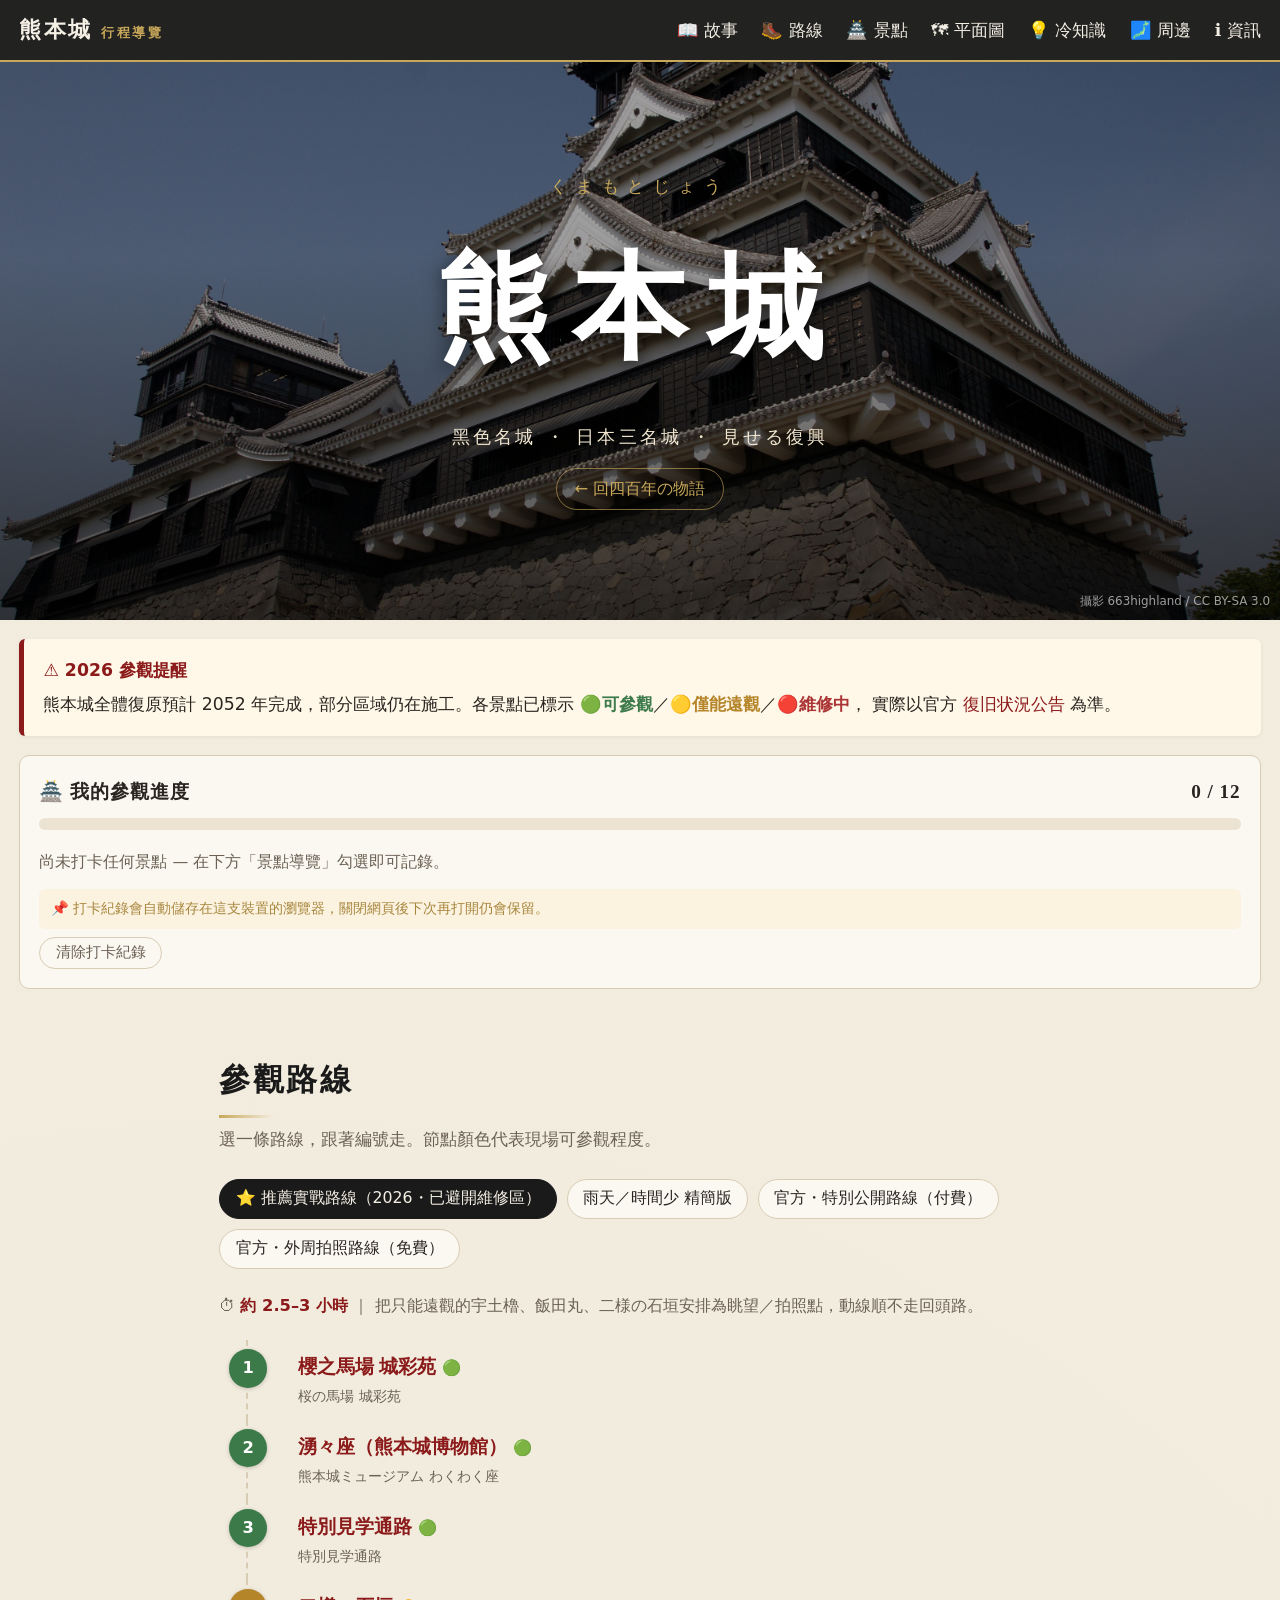
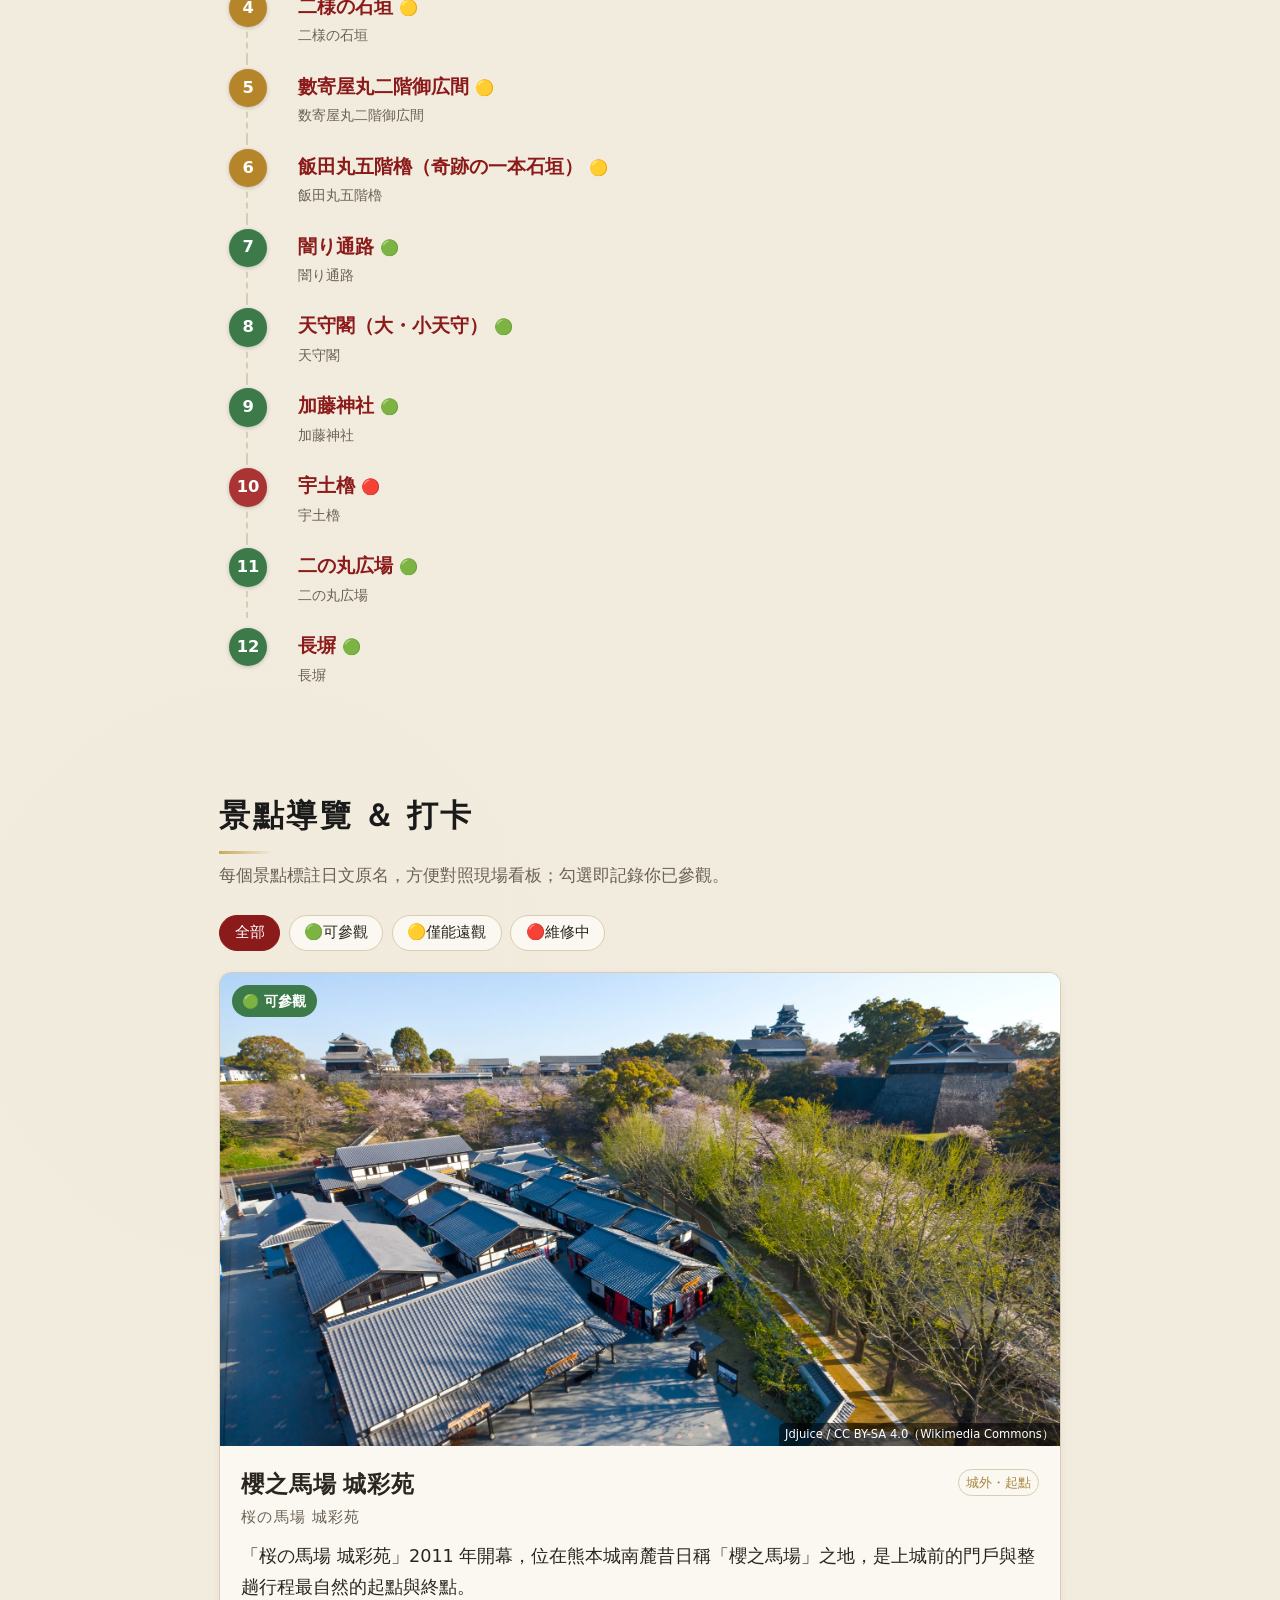
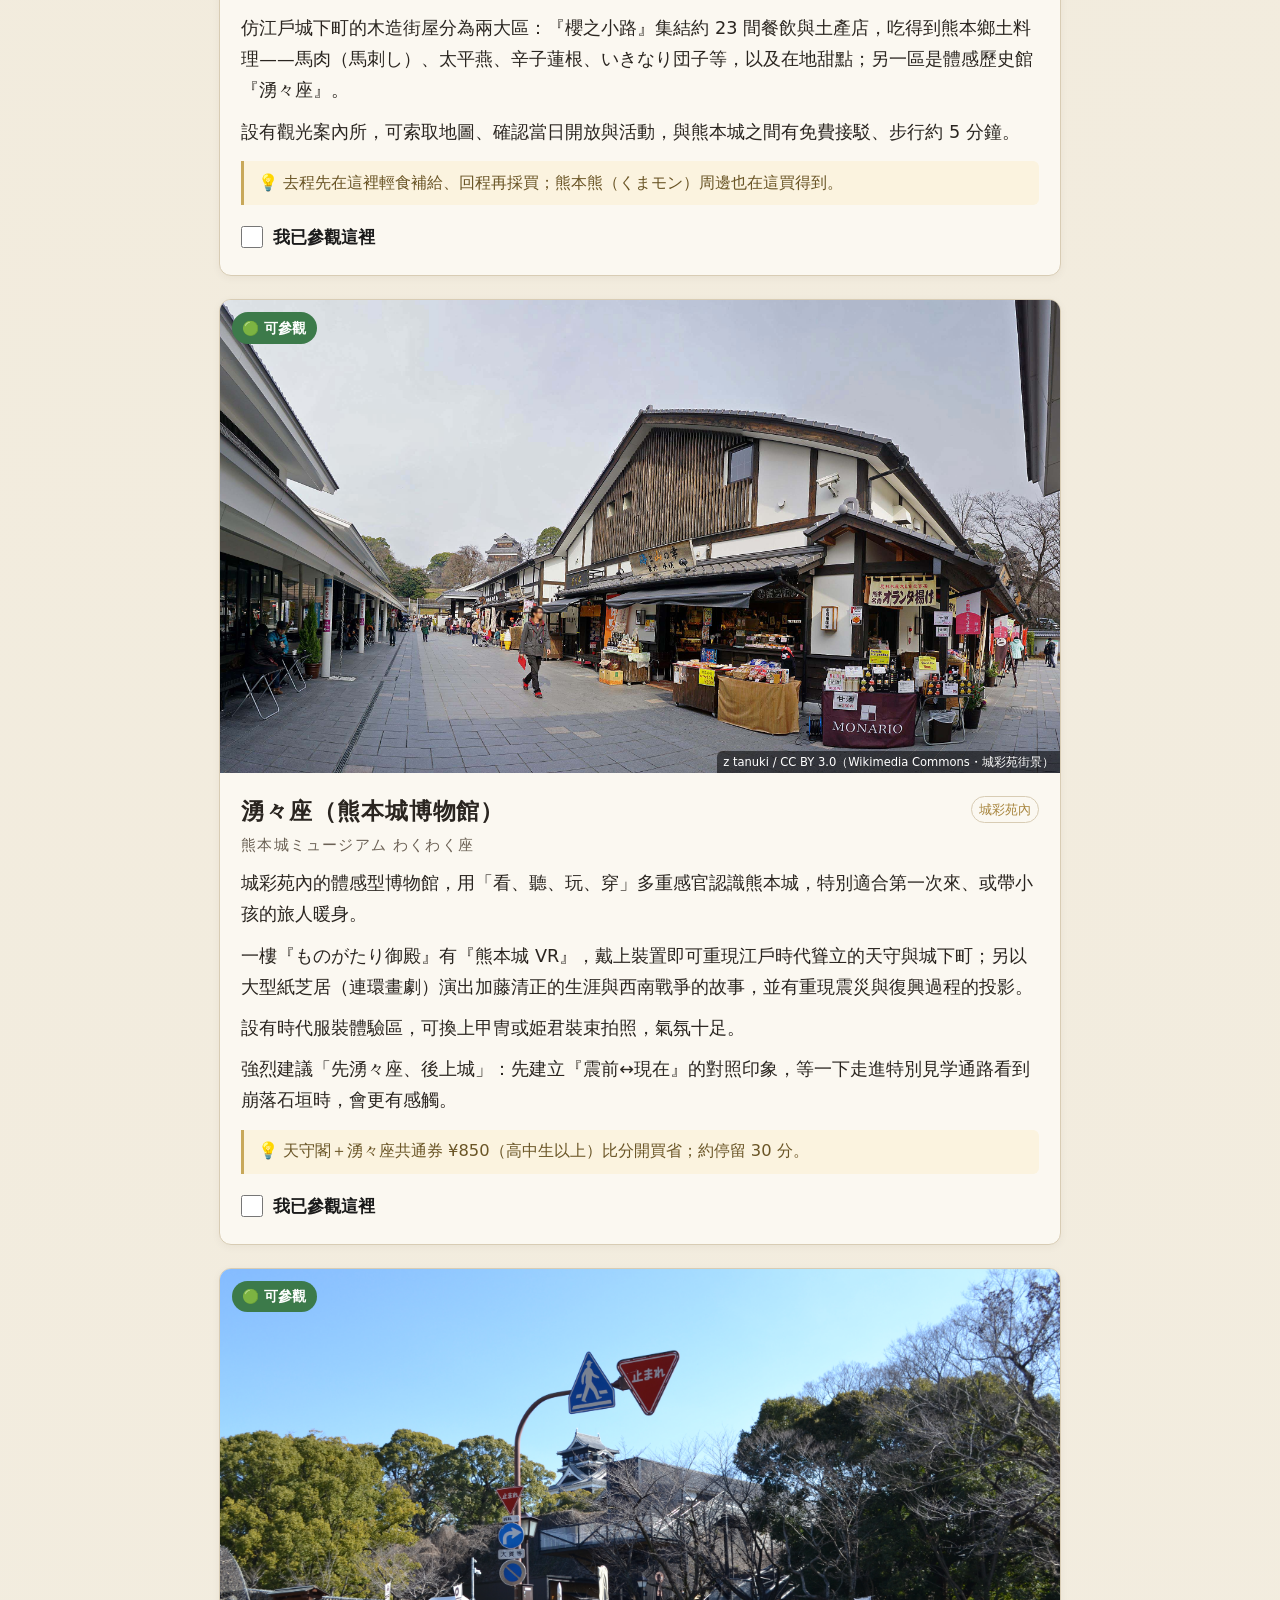
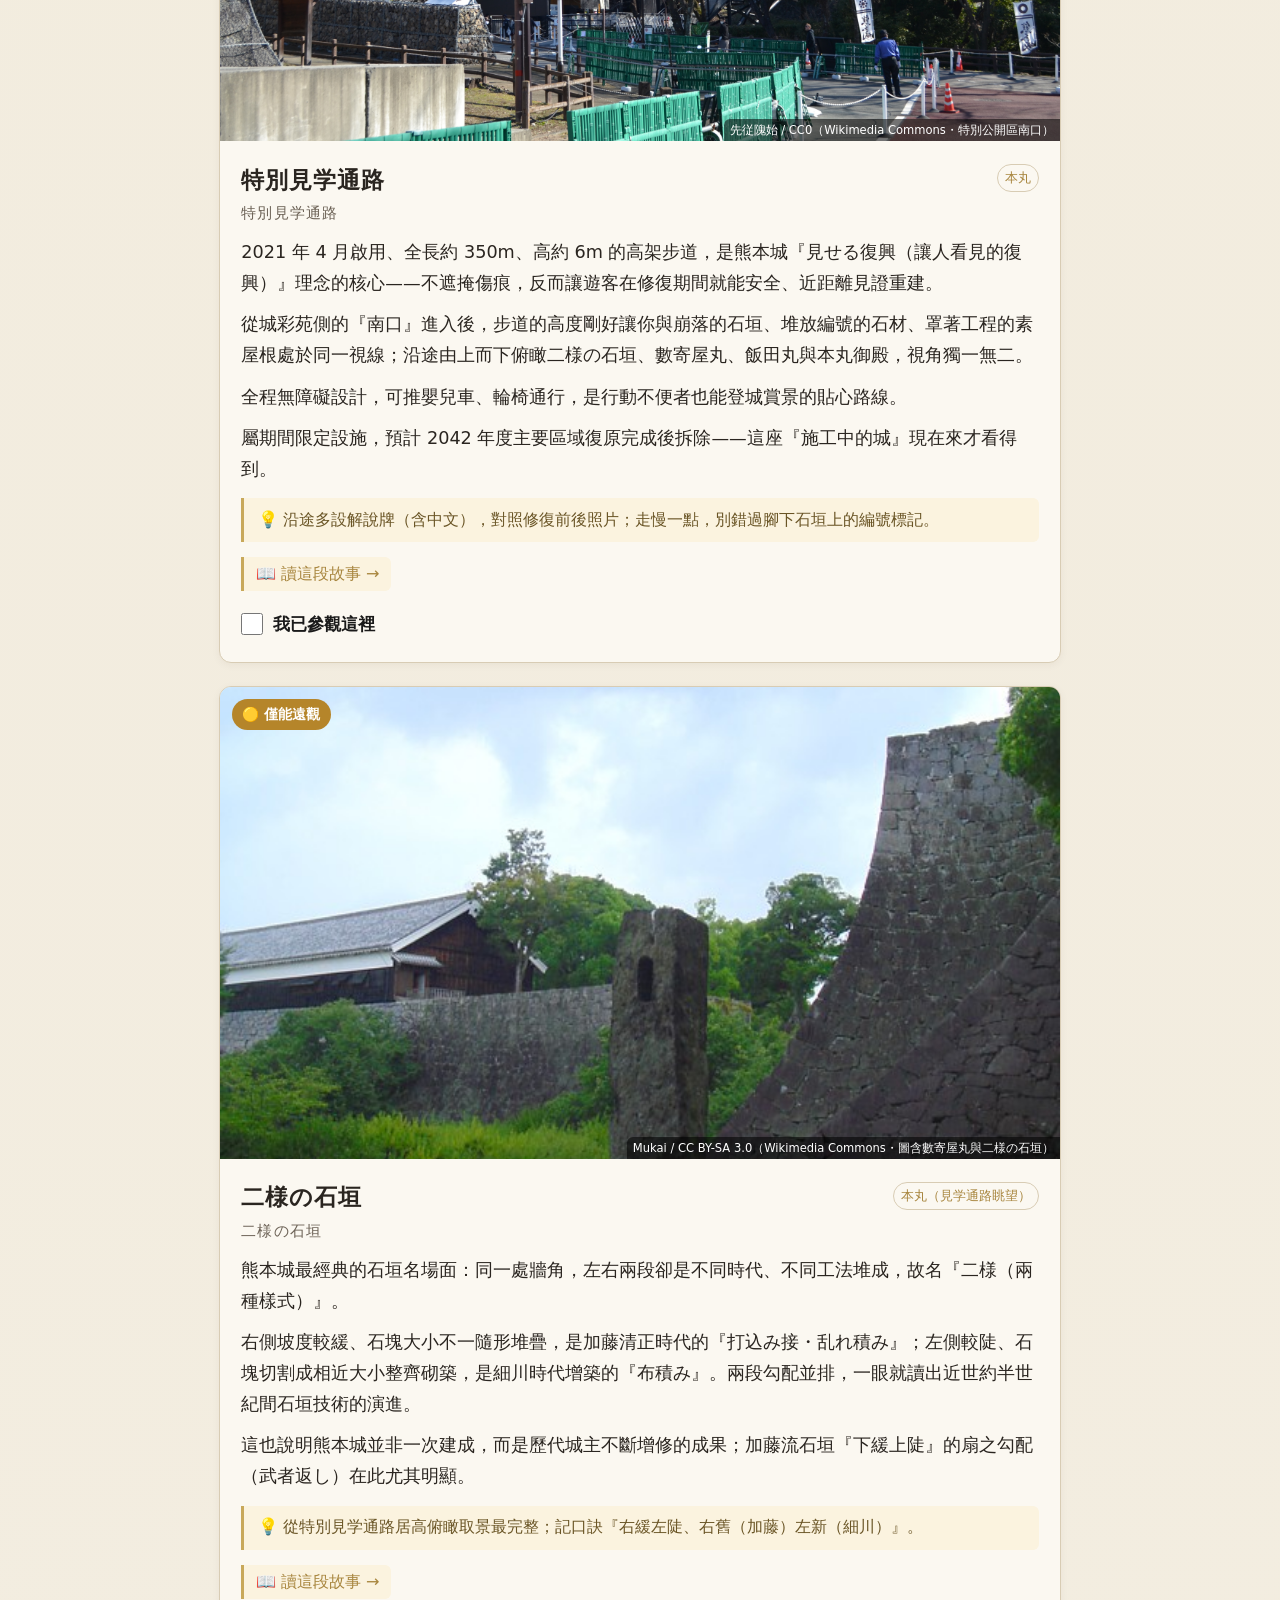
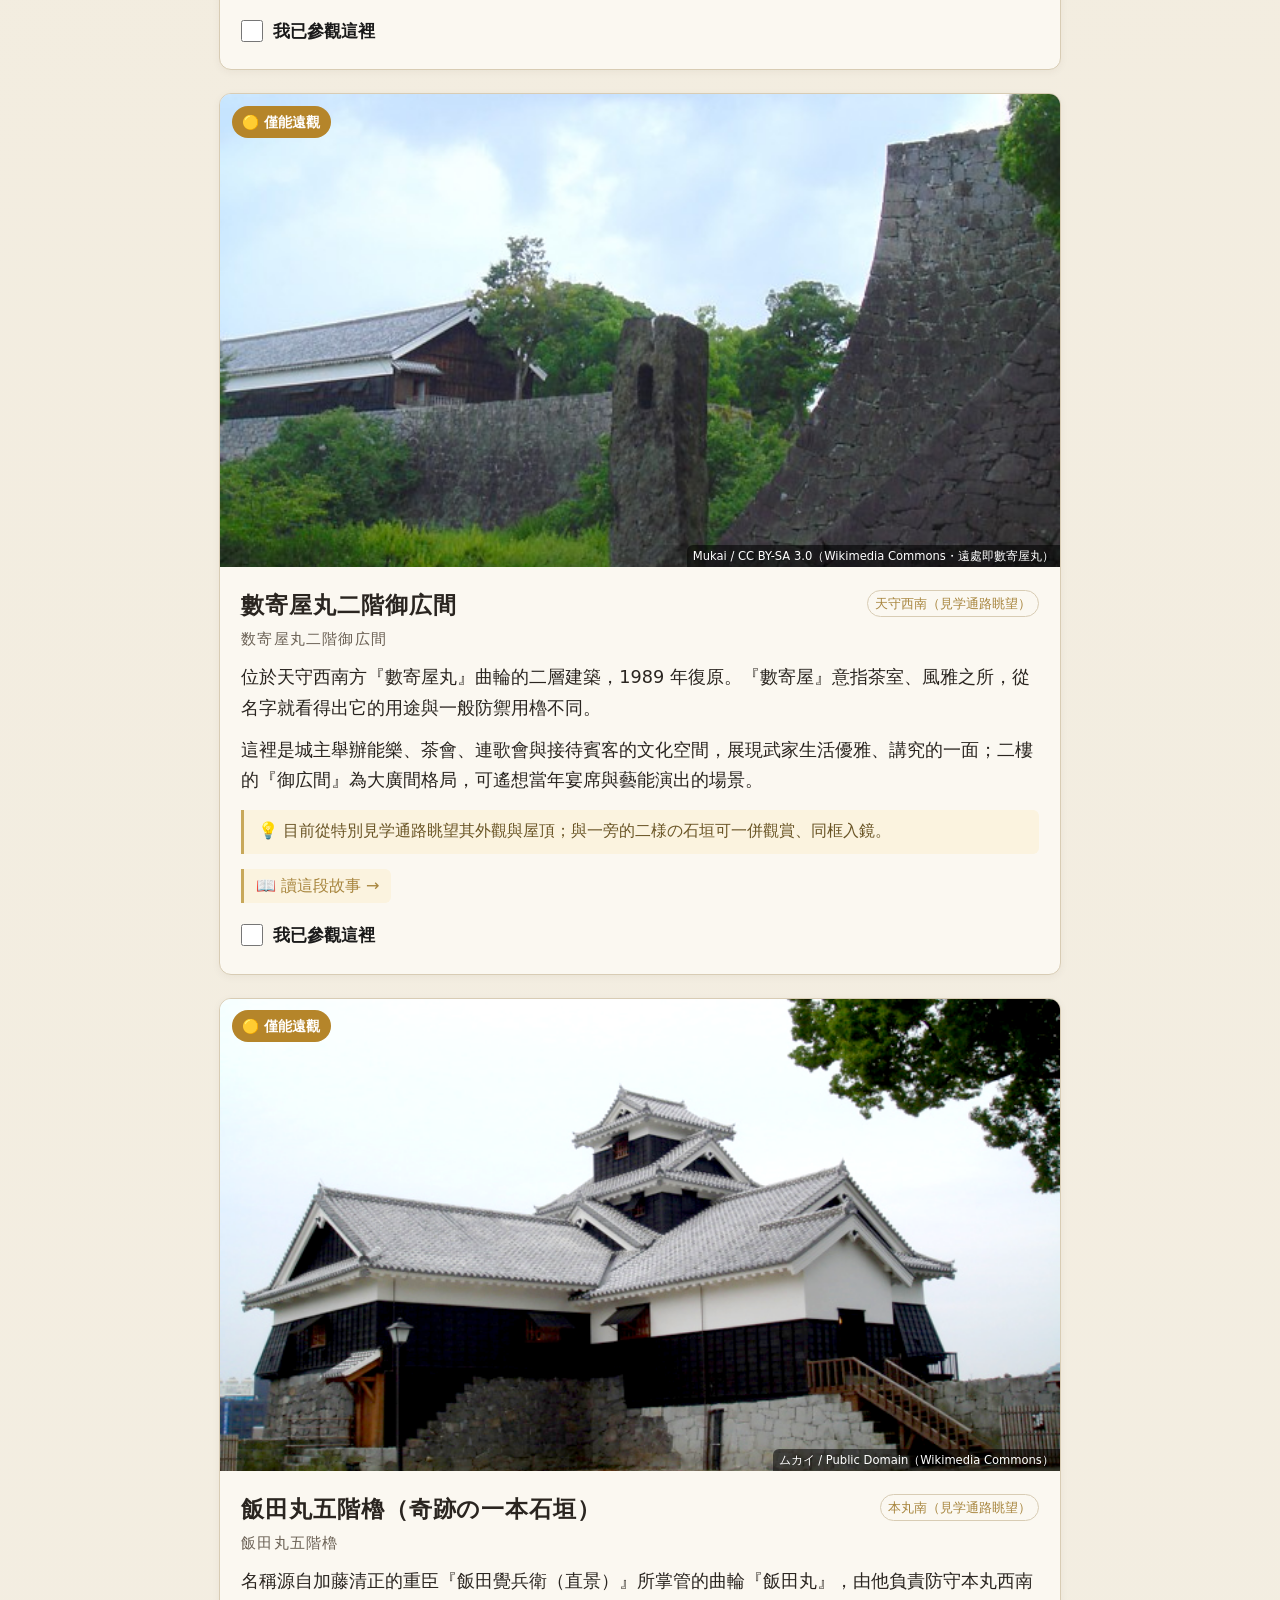
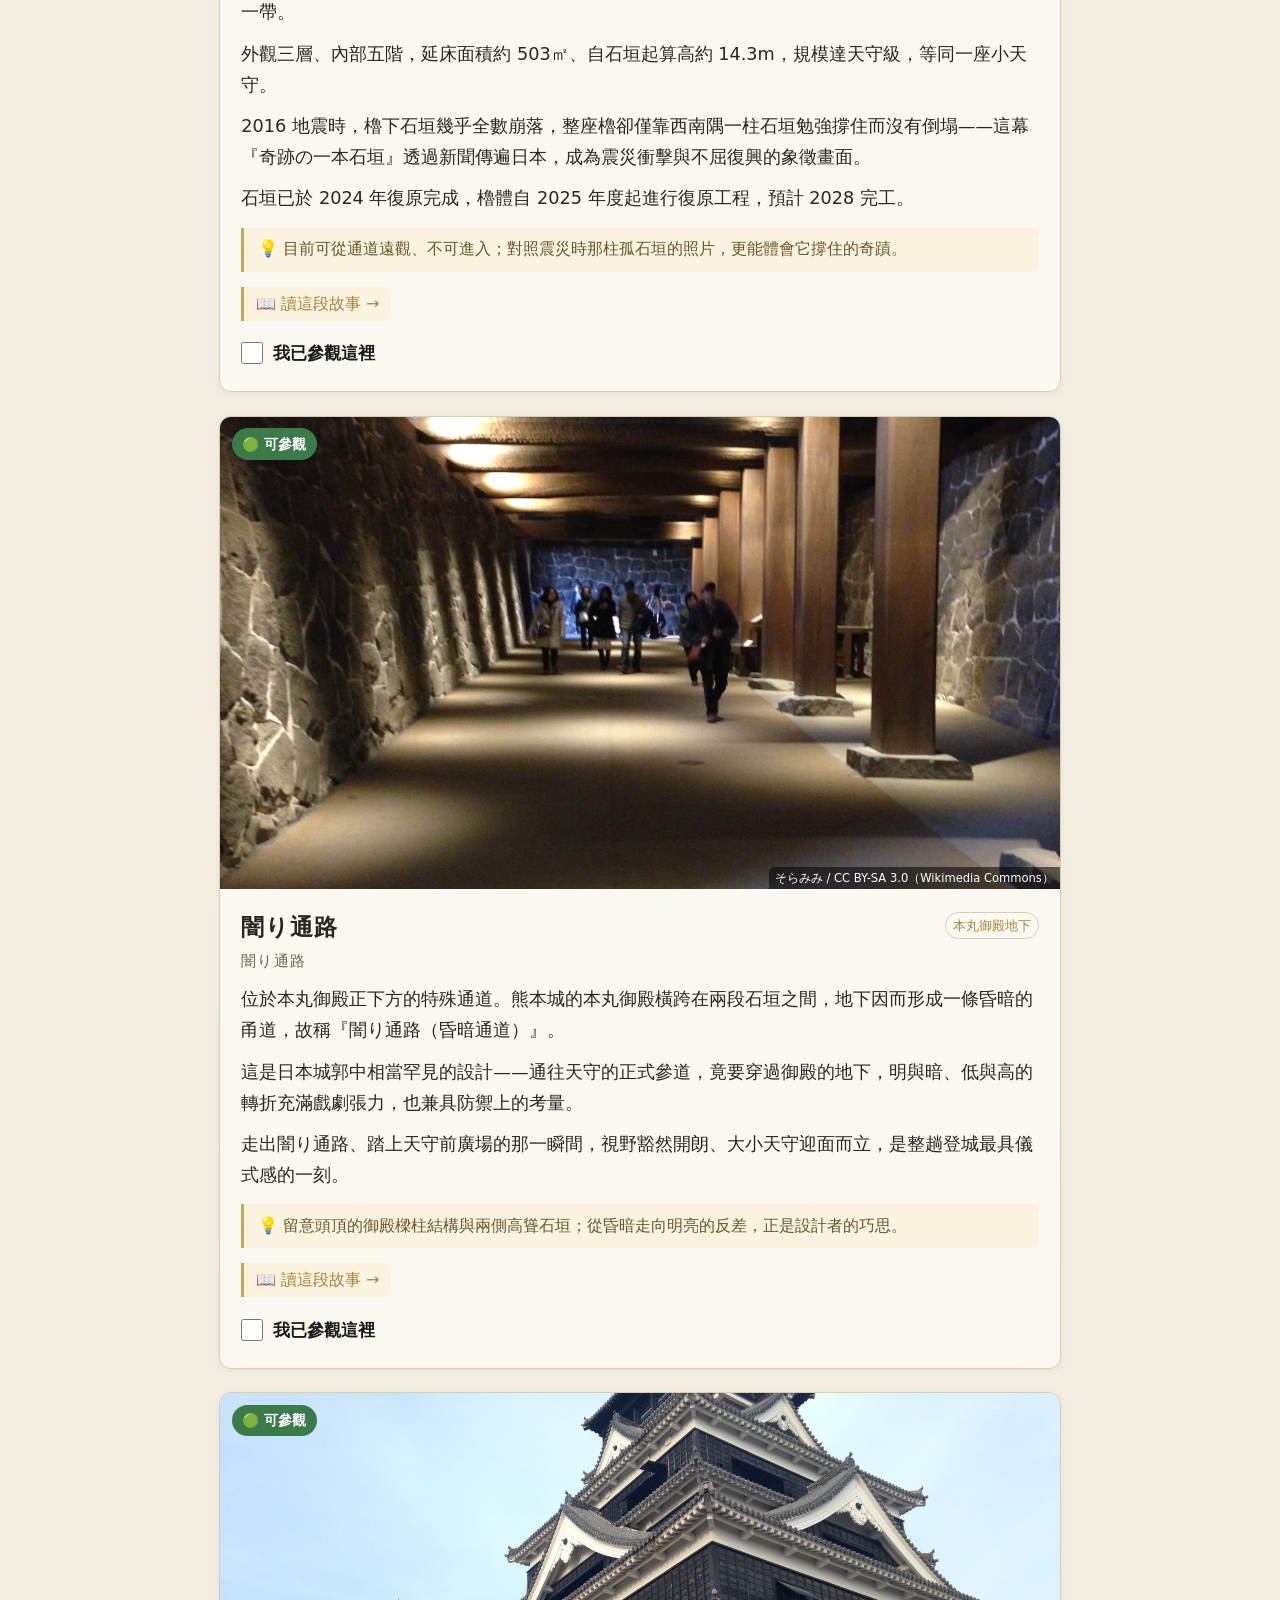
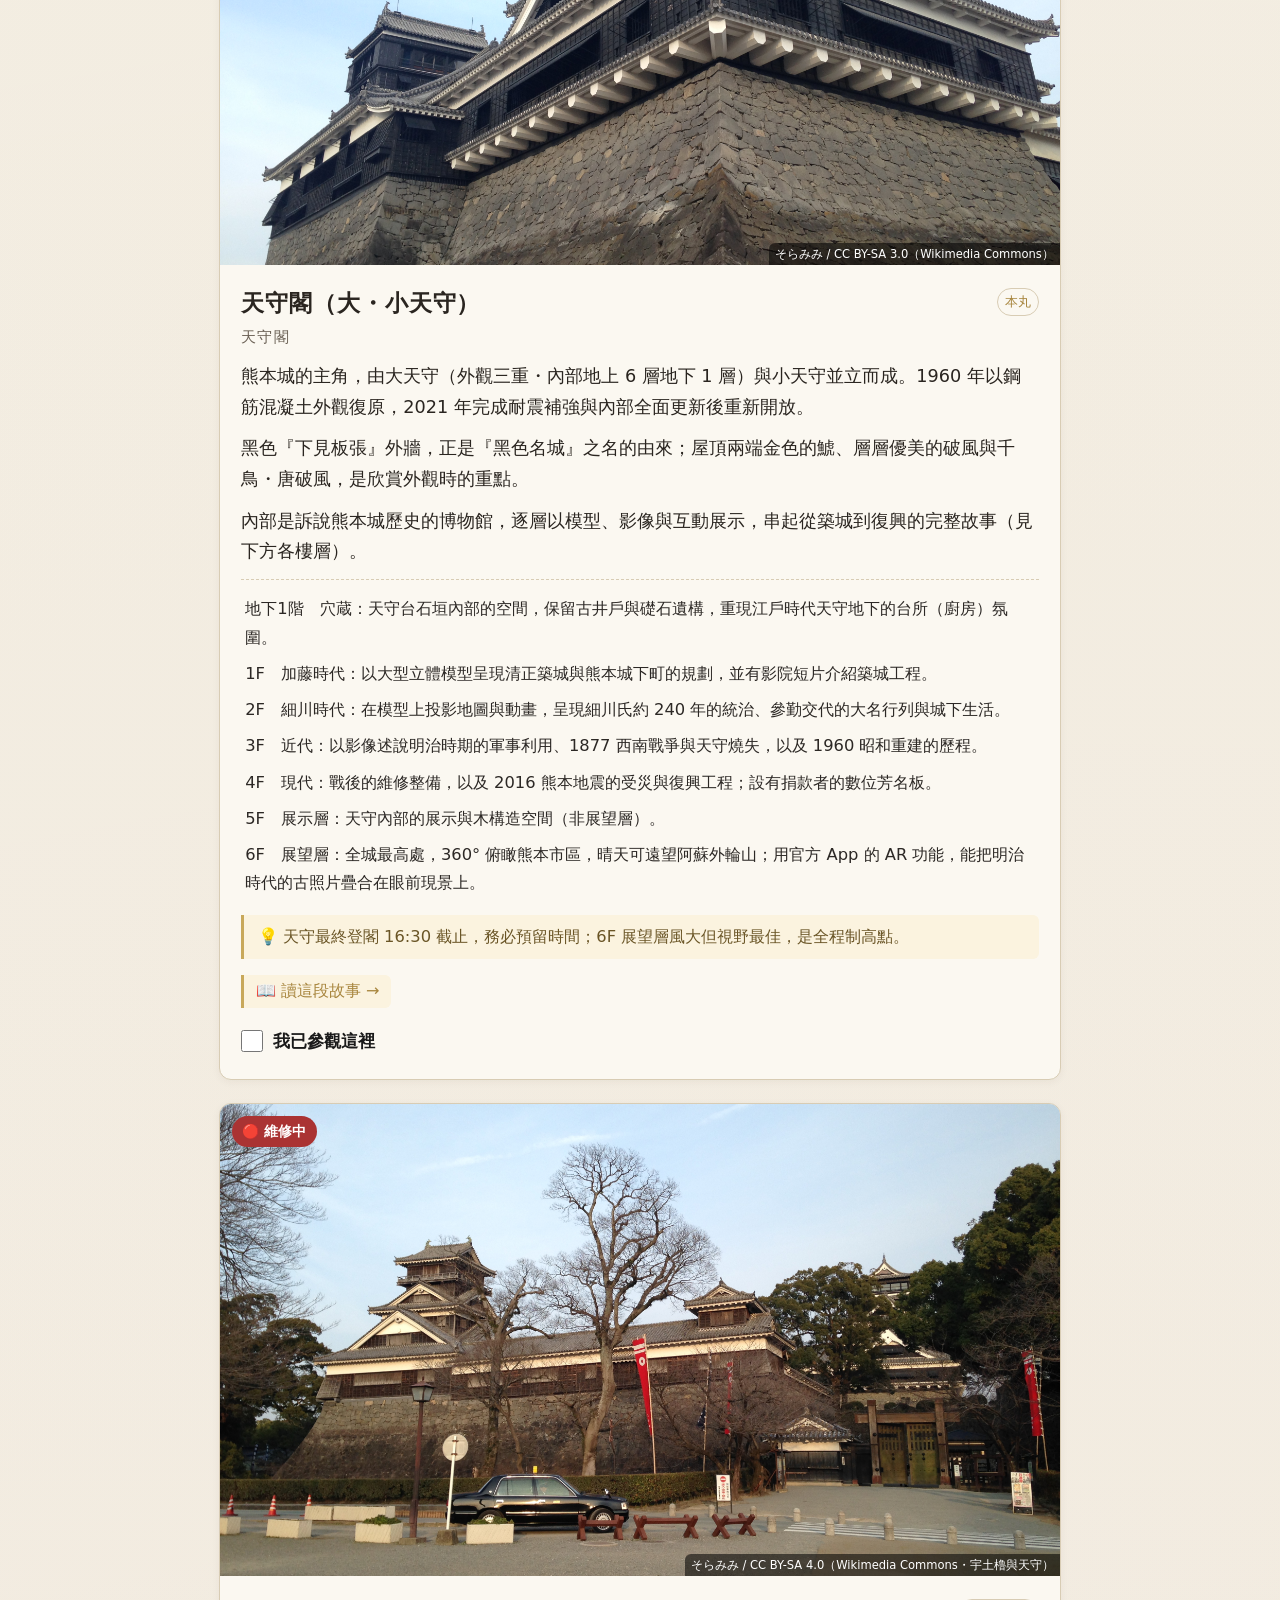
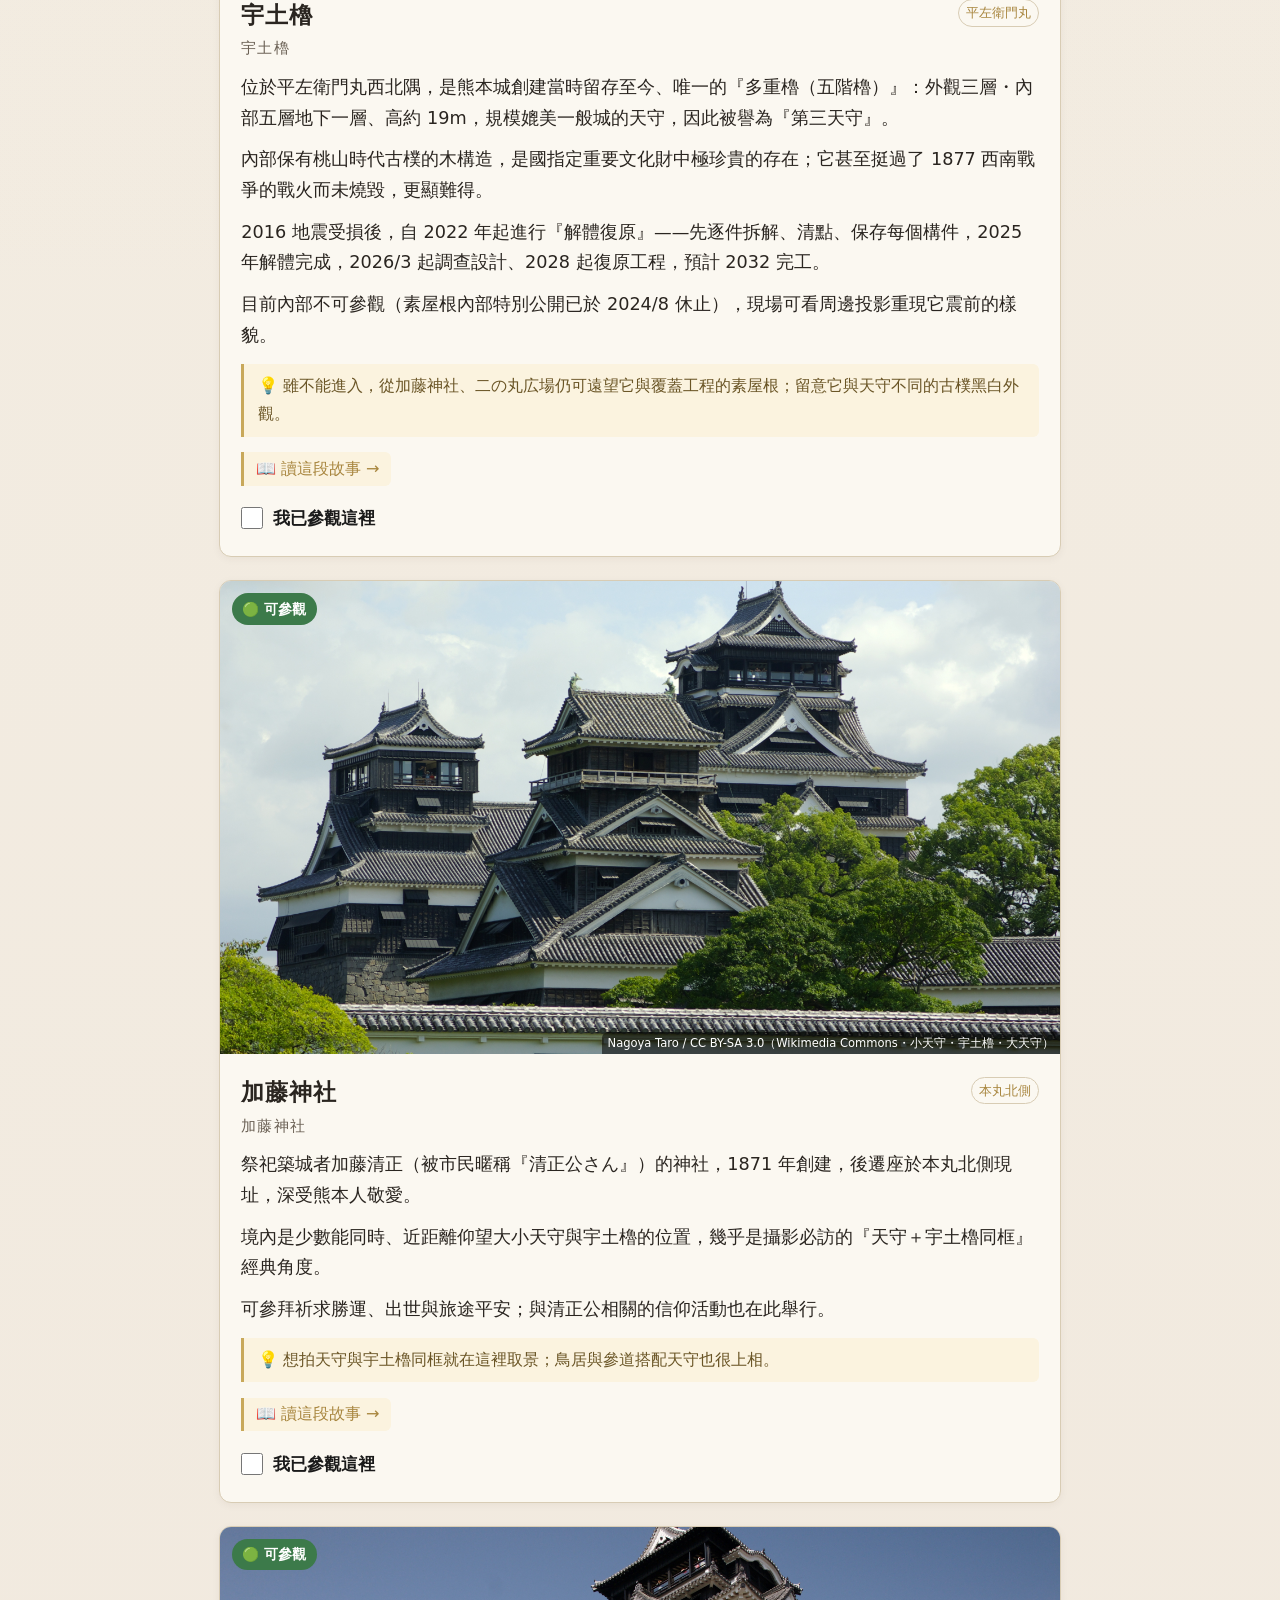
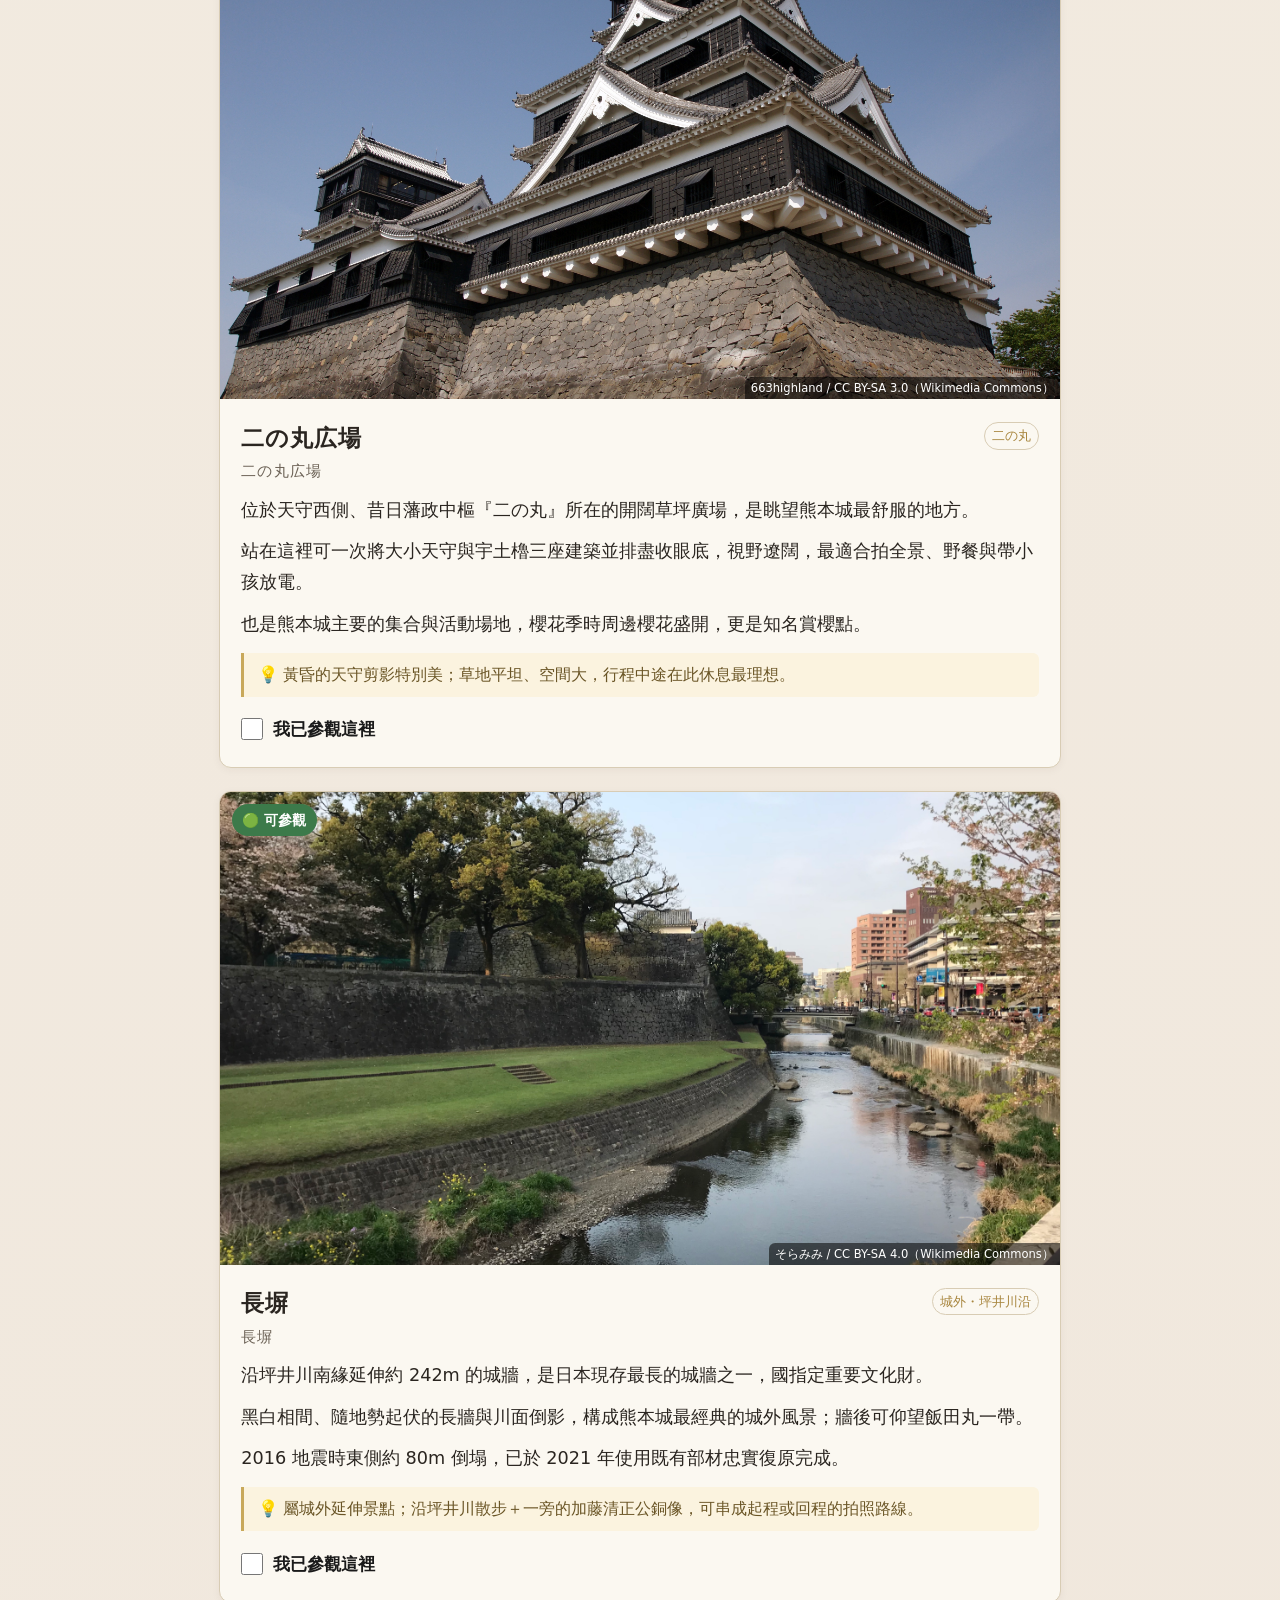
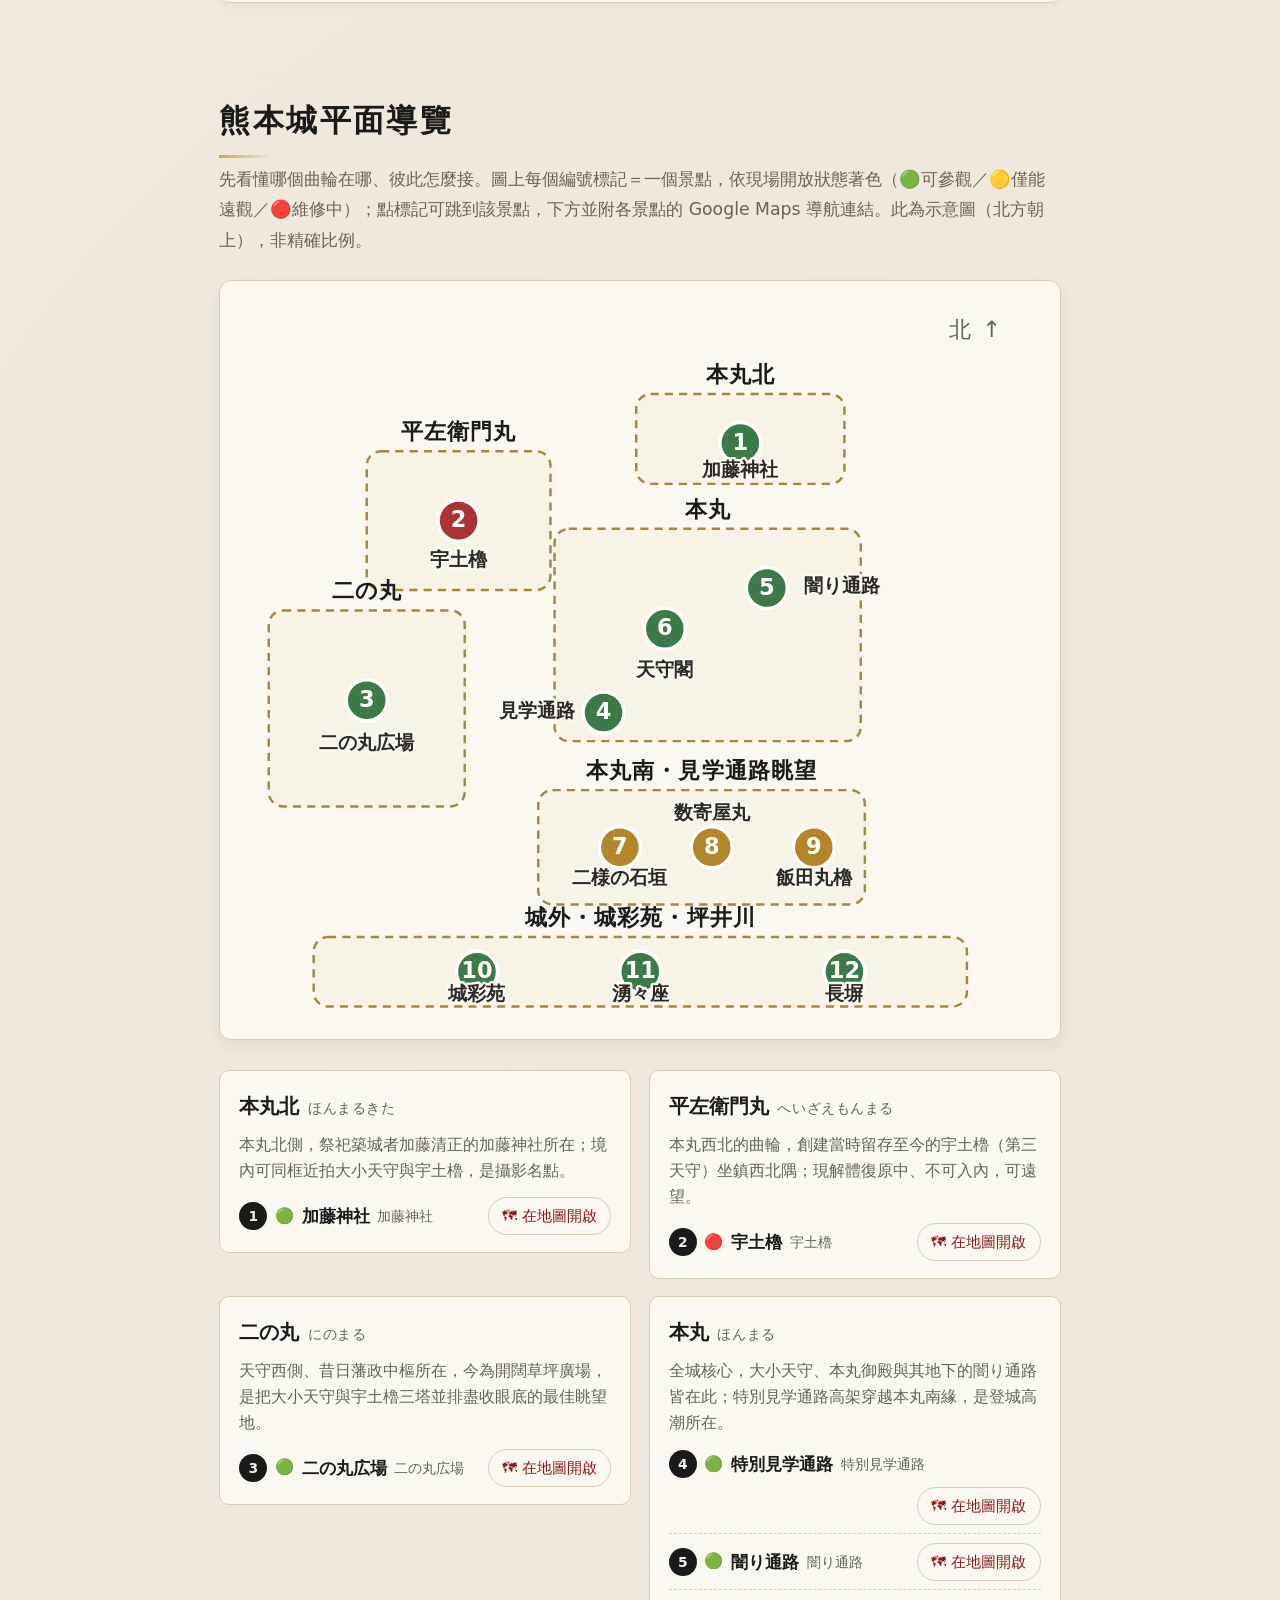
==== commit 7bc21564: "feat: Enhance navigation links with icons for improved user experience" ====
--- a/guide.html
+++ b/guide.html
@@ -20,12 +20,12 @@
   <label for="nav-toggle" class="nav-btn" aria-hidden="true"></label>
   <nav class="topnav" id="topnav">
     <a href="index.html">📖 故事</a>
-    <a href="#routes">路線</a>
-    <a href="#spots">景點</a>
+    <a href="#routes">🥾 路線</a>
+    <a href="#spots">🏯 景點</a>
     <a href="#layout">🗺 平面圖</a>
-    <a href="#trivia">冷知識</a>
-    <a href="#around">周邊</a>
-    <a href="#info">資訊</a>
+    <a href="#trivia">💡 冷知識</a>
+    <a href="#around">🗾 周邊</a>
+    <a href="#info">ℹ️ 資訊</a>
   </nav>
 </header>
 
